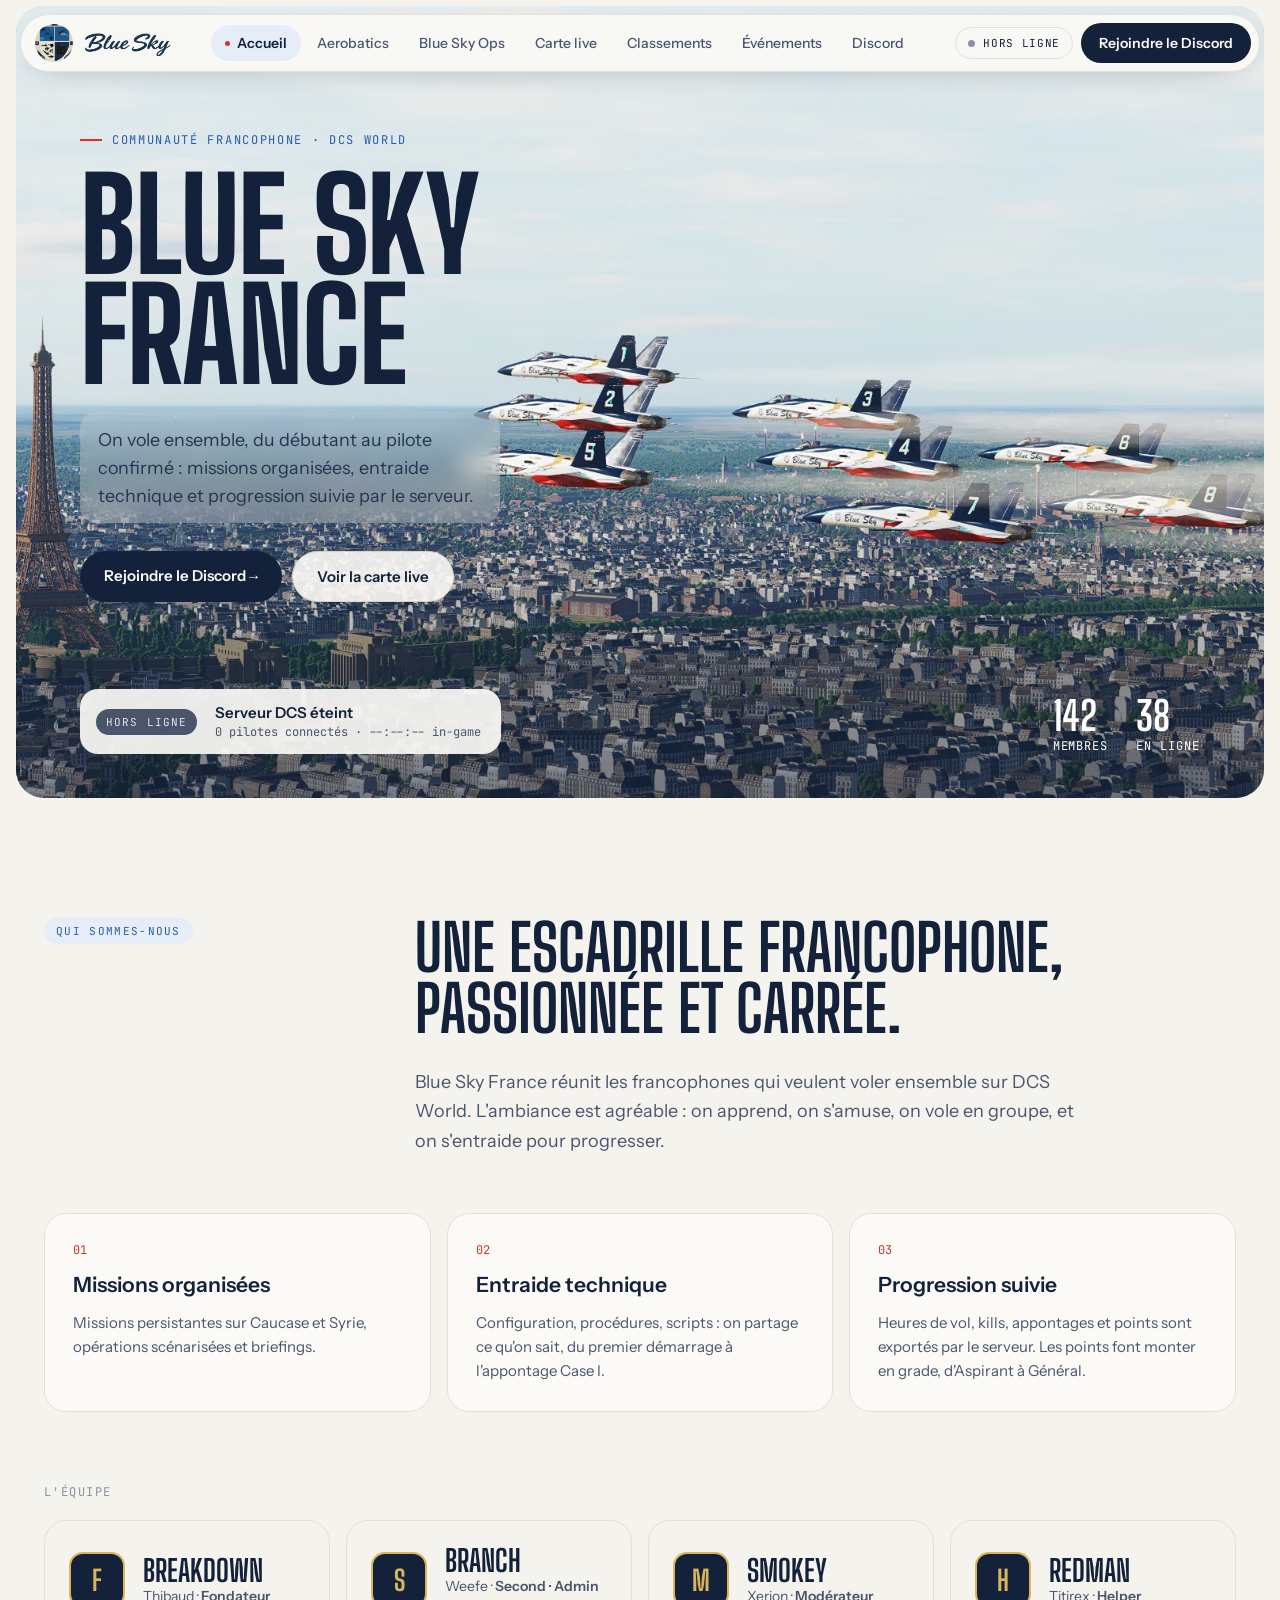
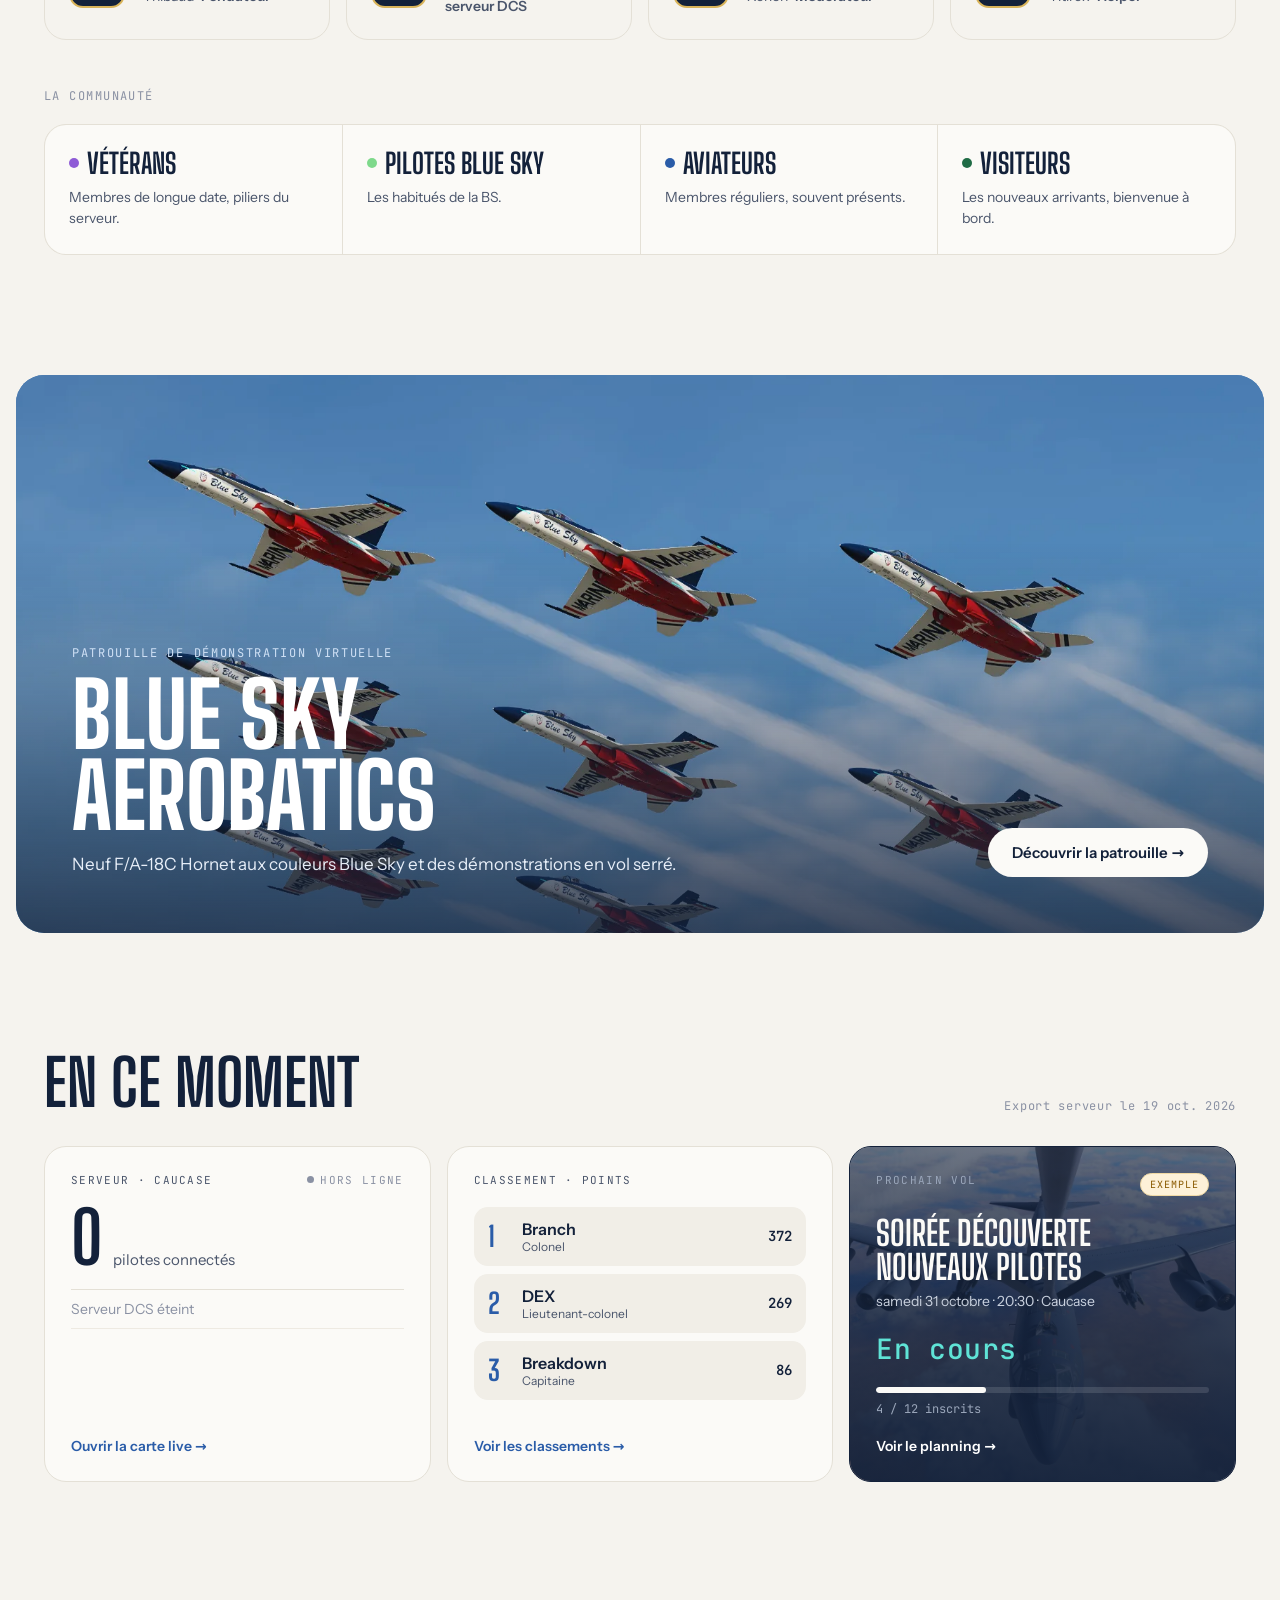
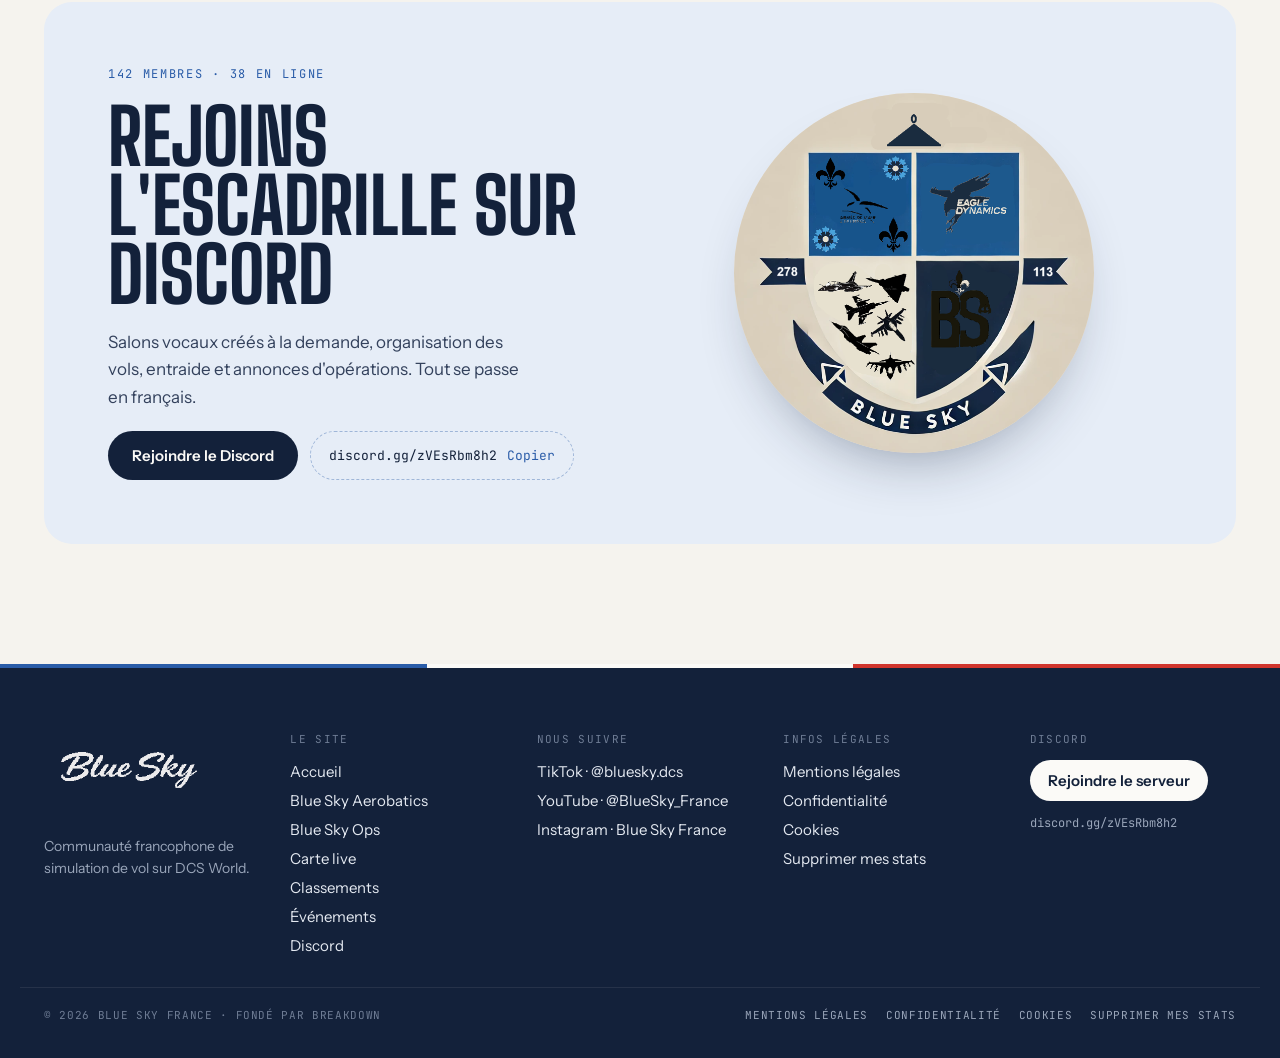
==== web/index.html @ 76cda9f5 "Corrections : carte mode Blue Sky, barre de navigation, distances de kill au tir Co-Authored-By: Cla" ====
<!DOCTYPE html>
<html lang="fr">
<head>
<meta charset="utf-8">
<meta name="viewport" content="width=device-width, initial-scale=1">
<title>Blue Sky France DCS · Communauté DCS World francophone</title>
<meta name="description" content="Blue Sky France DCS, communauté francophone de simulation de vol sur DCS World : missions organisées, entraide, classements et patrouille Blue Sky Aerobatics.">
<link rel="canonical" href="https://thibaero278.github.io/blue-sky-france/">
<meta property="og:type" content="website">
<meta property="og:site_name" content="Blue Sky France">
<meta property="og:locale" content="fr_FR">
<meta property="og:title" content="Blue Sky France · Communauté DCS World">
<meta property="og:description" content="Blue Sky France, communauté francophone de simulation de vol sur DCS World : missions organisées, entraide, classements et patrouille Blue Sky Aerobatics.">
<meta property="og:url" content="https://thibaero278.github.io/blue-sky-france/">
<meta property="og:image" content="https://thibaero278.github.io/blue-sky-france/assets/forma-eiffel.webp">
<meta name="twitter:card" content="summary_large_image">
<script type="application/ld+json">
{"@context":"https://schema.org","@type":"Organization","name":"Blue Sky France",
"alternateName":"Blue Sky France DCS","url":"https://thibaero278.github.io/blue-sky-france/","logo":"https://thibaero278.github.io/blue-sky-france/assets/icon-512.png",
"description":"Communauté francophone de simulation de vol sur DCS World.",
"sameAs":["https://discord.gg/zVEsRbm8h2"]}
</script>
<link rel="icon" type="image/png" sizes="192x192" href="assets/icon-192.png">
<link rel="manifest" href="manifest.webmanifest">
<meta name="theme-color" content="#13213a">
<link rel="apple-touch-icon" href="assets/icon-192.png">
<link rel="stylesheet" href="assets/fonts/fonts.css">
<link rel="stylesheet" href="css/style.css?v=10">
<link rel="stylesheet" href="css/motion.css">
<script>document.documentElement.classList.add('motion');setTimeout(function(){if(!window.BSMotion)document.documentElement.classList.remove('motion')},3000)</script>
</head>
<body data-page="accueil">

<header class="hero home-hero">
  <div class="hero-frame">
    <img src="assets/forma-eiffel.webp" alt="Patrouille Blue Sky devant la tour Eiffel" style="object-position:center 42%" fetchpriority="high">
    <div class="shade"></div>
    <div class="hero-body">
      <div style="max-width:540px; display:flex; flex-direction:column; gap:22px">
        <div class="eyebrow">Communauté francophone · DCS World</div>
        <h1>Blue Sky<br>France</h1>
        <p class="glass-p">On vole ensemble, du débutant au pilote confirmé : missions organisées, entraide technique et progression suivie par le serveur.</p>
        <div style="display:flex; flex-wrap:wrap; gap:10px; margin-top:6px">
          <a class="btn" href="https://discord.gg/zVEsRbm8h2" target="_blank" rel="noopener">Rejoindre le Discord <span class="mono">→</span></a>
          <a class="btn ghost" href="carte.html">Voir la carte live</a>
        </div>
      </div>
      <div style="display:flex; flex-wrap:wrap; align-items:flex-end; justify-content:space-between; gap:16px">
        <a class="live-chip" href="carte.html">
          <span class="live-badge" id="heroBadge"><i></i>EN DIRECT</span>
          <span style="display:flex; flex-direction:column; gap:2px">
            <span style="font-weight:600; font-size:15px" id="heroMission">Foothold · Caucase</span>
            <span class="mono" style="font-size:12px; color:#4a556b"><span id="heroOnline">–</span> pilotes connectés · <span id="heroClock">--:--:--</span> in-game</span>
          </span>
        </a>
        <div class="hero-stats">
          <span><b id="heroMembers">–</b>membres</span>
          <span><b id="heroDcOnline">–</b>en ligne</span>
        </div>
      </div>
    </div>
  </div>
</header>

<section class="wrap section" style="display:flex; flex-wrap:wrap; gap:24px 64px">
  <div style="flex:1 1 220px"><span class="tag">Qui sommes-nous</span></div>
  <div style="flex:3 1 560px; display:flex; flex-direction:column; gap:28px; min-width:0">
    <h2 class="h2">Une escadrille francophone, passionnée et carrée.</h2>
    <p class="lead" style="max-width:680px; font-size:18px; line-height:1.65">Blue Sky France réunit les francophones qui veulent voler ensemble sur DCS World. L'ambiance est agréable : on apprend, on s'amuse, on vole en groupe, et on s'entraide pour progresser.</p>
  </div>
</section>

<section class="wrap grid-auto" style="padding-top:56px">
  <div class="card feature"><span class="num">01</span><h3>Missions organisées</h3><p>Missions persistantes sur Caucase et Syrie, opérations scénarisées et briefings.</p></div>
  <div class="card feature"><span class="num">02</span><h3>Entraide technique</h3><p>Configuration, procédures, scripts : on partage ce qu'on sait, du premier démarrage à l'appontage Case I.</p></div>
  <div class="card feature"><span class="num">03</span><h3>Progression suivie</h3><p>Heures de vol, kills, appontages et points sont exportés par le serveur. Les points font monter en grade, d'Aspirant à Général.</p></div>
</section>

<section class="wrap" style="padding-top:72px; display:flex; flex-direction:column; gap:20px">
  <div class="label" style="font-size:12px">L'équipe</div>
  <div class="grid-auto" style="--min:200px" id="staff"></div>
  <div class="label" style="font-size:12px; margin-top:28px">La communauté</div>
  <div class="tiers">
    <div><b><i style="background:#8e5bd6"></i>Vétérans</b><span>Membres de longue date, piliers du serveur.</span></div>
    <div><b><i style="background:#7ed98b"></i>Pilotes Blue Sky</b><span>Les habitués de la BS.</span></div>
    <div><b><i style="background:#2a5ca8"></i>Aviateurs</b><span>Membres réguliers, souvent présents.</span></div>
    <div><b><i style="background:#1f6b45"></i>Visiteurs</b><span>Les nouveaux arrivants, bienvenue à bord.</span></div>
  </div>
</section>

<section class="section" style="padding-left:16px; padding-right:16px">
  <a class="teaser" href="aerobatics.html">
    <img src="assets/forma-dessous.webp" alt="Blue Sky Aerobatics en formation" loading="lazy">
    <div class="shade"></div>
    <div class="teaser-body">
      <div style="display:flex; flex-direction:column; gap:14px; max-width:620px">
        <span class="mono" style="font-size:12px; letter-spacing:.14em; text-transform:uppercase; color:#cfe0f5">Patrouille de démonstration virtuelle</span>
        <span class="display" style="font-weight:800; font-size:clamp(48px, 7vw, 96px); line-height:.9">Blue Sky Aerobatics</span>
        <span style="font-size:17px; line-height:1.55; color:#e7eef8">Neuf F/A-18C Hornet aux couleurs Blue Sky et des démonstrations en vol serré.</span>
      </div>
      <span class="btn light">Découvrir la patrouille →</span>
    </div>
  </a>
</section>

<section class="wrap section" style="display:flex; flex-direction:column; gap:32px">
  <div class="sec-head">
    <h2 class="h2">En ce moment</h2>
    <span class="mono" style="font-size:12px; color:#8a91a3; letter-spacing:.06em" id="lastExport">Export serveur …</span>
  </div>
  <div class="grid-auto" style="--min:320px">
    <a class="card now-card" href="carte.html">
      <div style="display:flex; justify-content:space-between; align-items:center" class="label">
        <span style="color:#4a556b">Serveur · Caucase</span>
        <span style="display:flex; align-items:center; gap:6px; color:#0b7d75" id="srvState"><span class="dot"></span>En ligne</span>
      </div>
      <div style="display:flex; align-items:baseline; gap:10px">
        <span class="big-num" id="nowOnline">–</span><span style="font-size:15px; color:#4a556b">pilotes connectés</span>
      </div>
      <div class="rows" id="nowList"></div>
      <span class="more">Ouvrir la carte live →</span>
    </a>
    <a class="card now-card" href="classements.html">
      <div class="label" style="color:#4a556b; display:flex; justify-content:space-between; gap:8px"><span>Classement · points</span><span id="top3Demo"></span></div>
      <div style="display:flex; flex-direction:column; gap:8px" id="top3"></div>
      <span class="more">Voir les classements →</span>
    </a>
    <a class="card now-card dark photo-card" href="evenements.html">
      <img class="bg" id="nextBg" src="assets/ravito-b52.webp" alt="" loading="lazy" onerror="if (!this.src.endsWith('ravito-b52.webp')) this.src = 'assets/ravito-b52.webp'">
      <div class="label" style="color:#9aa6ba; display:flex; justify-content:space-between; gap:8px"><span>Prochain vol</span><span id="nextDemo"></span></div>
      <div style="display:flex; flex-direction:column; gap:8px">
        <span class="display" style="font-weight:700; font-size:34px; line-height:1" id="nextTitle">–</span>
        <span style="font-size:14px; color:#c9d1de" id="nextWhen"></span>
      </div>
      <div class="countdown" id="nextCount">--:--:--</div>
      <div style="display:flex; flex-direction:column; gap:8px">
        <div class="bar dark"><div id="nextFill" style="width:0"></div></div>
        <span class="mono" style="font-size:12px; color:#9aa6ba" id="nextReg"></span>
      </div>
      <span class="more">Voir le planning →</span>
    </a>
  </div>
</section>

<section class="wrap section">
  <div class="cta-box">
    <div style="display:flex; flex-direction:column; gap:20px; position:relative">
      <span class="mono" style="font-size:12px; letter-spacing:.14em; text-transform:uppercase; color:#2a5ca8"><span id="ctaMembers">–</span> membres · <span id="ctaOnline">–</span> en ligne</span>
      <h2>Rejoins l'escadrille sur Discord</h2>
      <p class="lead" style="max-width:460px; color:#33415c">Salons vocaux créés à la demande, organisation des vols, entraide et annonces d'opérations. Tout se passe en français.</p>
      <div style="display:flex; flex-wrap:wrap; align-items:center; gap:12px">
        <a class="btn" href="https://discord.gg/zVEsRbm8h2" target="_blank" rel="noopener">Rejoindre le Discord</a>
        <button class="copy" data-copy-invite>discord.gg/zVEsRbm8h2 <span>Copier</span></button>
      </div>
    </div>
    <div class="round-crest"><img src="assets/ecusson.png" alt="Écusson Blue Sky" loading="lazy"></div>
  </div>
</section>

<script src="js/config.js?v=6"></script>
<script src="data/evenements.js"></script>
<script src="js/data.js?v=10"></script>
<script src="js/layout.js?v=8"></script>
<script src="js/motion.js?v=6"></script>
<script src="js/pages/accueil.js?v=6"></script>
</body>
</html>
---- web/assets/fonts/fonts.css ----
/* Polices hébergées sur le site (licence OFL, récupérées sur Google Fonts) : aucun appel à Google. */
/* latin-ext */
@font-face {
  font-family: 'Big Shoulders Display';
  font-style: normal;
  font-weight: 600;
  font-display: swap;
  src: url(big-shoulders-display-latin-ext.woff2) format('woff2');
  unicode-range: U+0100-02BA, U+02BD-02C5, U+02C7-02CC, U+02CE-02D7, U+02DD-02FF, U+0304, U+0308, U+0329, U+1D00-1DBF, U+1E00-1E9F, U+1EF2-1EFF, U+2020, U+20A0-20AB, U+20AD-20C4, U+2113, U+2C60-2C7F, U+A720-A7FF;
}
/* latin */
@font-face {
  font-family: 'Big Shoulders Display';
  font-style: normal;
  font-weight: 600;
  font-display: swap;
  src: url(big-shoulders-display-latin.woff2) format('woff2');
  unicode-range: U+0000-00FF, U+0131, U+0152-0153, U+02BB-02BC, U+02C6, U+02DA, U+02DC, U+0304, U+0308, U+0329, U+2000-206F, U+20AC, U+2122, U+2191, U+2193, U+2212, U+2215, U+FEFF, U+FFFD;
}
/* latin-ext */
@font-face {
  font-family: 'Big Shoulders Display';
  font-style: normal;
  font-weight: 700;
  font-display: swap;
  src: url(big-shoulders-display-latin-ext.woff2) format('woff2');
  unicode-range: U+0100-02BA, U+02BD-02C5, U+02C7-02CC, U+02CE-02D7, U+02DD-02FF, U+0304, U+0308, U+0329, U+1D00-1DBF, U+1E00-1E9F, U+1EF2-1EFF, U+2020, U+20A0-20AB, U+20AD-20C4, U+2113, U+2C60-2C7F, U+A720-A7FF;
}
/* latin */
@font-face {
  font-family: 'Big Shoulders Display';
  font-style: normal;
  font-weight: 700;
  font-display: swap;
  src: url(big-shoulders-display-latin.woff2) format('woff2');
  unicode-range: U+0000-00FF, U+0131, U+0152-0153, U+02BB-02BC, U+02C6, U+02DA, U+02DC, U+0304, U+0308, U+0329, U+2000-206F, U+20AC, U+2122, U+2191, U+2193, U+2212, U+2215, U+FEFF, U+FFFD;
}
/* latin-ext */
@font-face {
  font-family: 'Big Shoulders Display';
  font-style: normal;
  font-weight: 800;
  font-display: swap;
  src: url(big-shoulders-display-latin-ext.woff2) format('woff2');
  unicode-range: U+0100-02BA, U+02BD-02C5, U+02C7-02CC, U+02CE-02D7, U+02DD-02FF, U+0304, U+0308, U+0329, U+1D00-1DBF, U+1E00-1E9F, U+1EF2-1EFF, U+2020, U+20A0-20AB, U+20AD-20C4, U+2113, U+2C60-2C7F, U+A720-A7FF;
}
/* latin */
@font-face {
  font-family: 'Big Shoulders Display';
  font-style: normal;
  font-weight: 800;
  font-display: swap;
  src: url(big-shoulders-display-latin.woff2) format('woff2');
  unicode-range: U+0000-00FF, U+0131, U+0152-0153, U+02BB-02BC, U+02C6, U+02DA, U+02DC, U+0304, U+0308, U+0329, U+2000-206F, U+20AC, U+2122, U+2191, U+2193, U+2212, U+2215, U+FEFF, U+FFFD;
}
/* latin-ext */
@font-face {
  font-family: 'Instrument Sans';
  font-style: normal;
  font-weight: 400;
  font-stretch: 100%;
  font-display: swap;
  src: url(instrument-sans-latin-ext.woff2) format('woff2');
  unicode-range: U+0100-02BA, U+02BD-02C5, U+02C7-02CC, U+02CE-02D7, U+02DD-02FF, U+0304, U+0308, U+0329, U+1D00-1DBF, U+1E00-1E9F, U+1EF2-1EFF, U+2020, U+20A0-20AB, U+20AD-20C4, U+2113, U+2C60-2C7F, U+A720-A7FF;
}
/* latin */
@font-face {
  font-family: 'Instrument Sans';
  font-style: normal;
  font-weight: 400;
  font-stretch: 100%;
  font-display: swap;
  src: url(instrument-sans-latin.woff2) format('woff2');
  unicode-range: U+0000-00FF, U+0131, U+0152-0153, U+02BB-02BC, U+02C6, U+02DA, U+02DC, U+0304, U+0308, U+0329, U+2000-206F, U+20AC, U+2122, U+2191, U+2193, U+2212, U+2215, U+FEFF, U+FFFD;
}
/* latin-ext */
@font-face {
  font-family: 'Instrument Sans';
  font-style: normal;
  font-weight: 500;
  font-stretch: 100%;
  font-display: swap;
  src: url(instrument-sans-latin-ext.woff2) format('woff2');
  unicode-range: U+0100-02BA, U+02BD-02C5, U+02C7-02CC, U+02CE-02D7, U+02DD-02FF, U+0304, U+0308, U+0329, U+1D00-1DBF, U+1E00-1E9F, U+1EF2-1EFF, U+2020, U+20A0-20AB, U+20AD-20C4, U+2113, U+2C60-2C7F, U+A720-A7FF;
}
/* latin */
@font-face {
  font-family: 'Instrument Sans';
  font-style: normal;
  font-weight: 500;
  font-stretch: 100%;
  font-display: swap;
  src: url(instrument-sans-latin.woff2) format('woff2');
  unicode-range: U+0000-00FF, U+0131, U+0152-0153, U+02BB-02BC, U+02C6, U+02DA, U+02DC, U+0304, U+0308, U+0329, U+2000-206F, U+20AC, U+2122, U+2191, U+2193, U+2212, U+2215, U+FEFF, U+FFFD;
}
/* latin-ext */
@font-face {
  font-family: 'Instrument Sans';
  font-style: normal;
  font-weight: 600;
  font-stretch: 100%;
  font-display: swap;
  src: url(instrument-sans-latin-ext.woff2) format('woff2');
  unicode-range: U+0100-02BA, U+02BD-02C5, U+02C7-02CC, U+02CE-02D7, U+02DD-02FF, U+0304, U+0308, U+0329, U+1D00-1DBF, U+1E00-1E9F, U+1EF2-1EFF, U+2020, U+20A0-20AB, U+20AD-20C4, U+2113, U+2C60-2C7F, U+A720-A7FF;
}
/* latin */
@font-face {
  font-family: 'Instrument Sans';
  font-style: normal;
  font-weight: 600;
  font-stretch: 100%;
  font-display: swap;
  src: url(instrument-sans-latin.woff2) format('woff2');
  unicode-range: U+0000-00FF, U+0131, U+0152-0153, U+02BB-02BC, U+02C6, U+02DA, U+02DC, U+0304, U+0308, U+0329, U+2000-206F, U+20AC, U+2122, U+2191, U+2193, U+2212, U+2215, U+FEFF, U+FFFD;
}
/* latin-ext */
@font-face {
  font-family: 'Instrument Sans';
  font-style: normal;
  font-weight: 700;
  font-stretch: 100%;
  font-display: swap;
  src: url(instrument-sans-latin-ext.woff2) format('woff2');
  unicode-range: U+0100-02BA, U+02BD-02C5, U+02C7-02CC, U+02CE-02D7, U+02DD-02FF, U+0304, U+0308, U+0329, U+1D00-1DBF, U+1E00-1E9F, U+1EF2-1EFF, U+2020, U+20A0-20AB, U+20AD-20C4, U+2113, U+2C60-2C7F, U+A720-A7FF;
}
/* latin */
@font-face {
  font-family: 'Instrument Sans';
  font-style: normal;
  font-weight: 700;
  font-stretch: 100%;
  font-display: swap;
  src: url(instrument-sans-latin.woff2) format('woff2');
  unicode-range: U+0000-00FF, U+0131, U+0152-0153, U+02BB-02BC, U+02C6, U+02DA, U+02DC, U+0304, U+0308, U+0329, U+2000-206F, U+20AC, U+2122, U+2191, U+2193, U+2212, U+2215, U+FEFF, U+FFFD;
}
/* latin-ext */
@font-face {
  font-family: 'JetBrains Mono';
  font-style: normal;
  font-weight: 400;
  font-display: swap;
  src: url(jetbrains-mono-latin-ext.woff2) format('woff2');
  unicode-range: U+0100-02BA, U+02BD-02C5, U+02C7-02CC, U+02CE-02D7, U+02DD-02FF, U+0304, U+0308, U+0329, U+1D00-1DBF, U+1E00-1E9F, U+1EF2-1EFF, U+2020, U+20A0-20AB, U+20AD-20C4, U+2113, U+2C60-2C7F, U+A720-A7FF;
}
/* latin */
@font-face {
  font-family: 'JetBrains Mono';
  font-style: normal;
  font-weight: 400;
  font-display: swap;
  src: url(jetbrains-mono-latin.woff2) format('woff2');
  unicode-range: U+0000-00FF, U+0131, U+0152-0153, U+02BB-02BC, U+02C6, U+02DA, U+02DC, U+0304, U+0308, U+0329, U+2000-206F, U+20AC, U+2122, U+2191, U+2193, U+2212, U+2215, U+FEFF, U+FFFD;
}
/* latin-ext */
@font-face {
  font-family: 'JetBrains Mono';
  font-style: normal;
  font-weight: 500;
  font-display: swap;
  src: url(jetbrains-mono-latin-ext.woff2) format('woff2');
  unicode-range: U+0100-02BA, U+02BD-02C5, U+02C7-02CC, U+02CE-02D7, U+02DD-02FF, U+0304, U+0308, U+0329, U+1D00-1DBF, U+1E00-1E9F, U+1EF2-1EFF, U+2020, U+20A0-20AB, U+20AD-20C4, U+2113, U+2C60-2C7F, U+A720-A7FF;
}
/* latin */
@font-face {
  font-family: 'JetBrains Mono';
  font-style: normal;
  font-weight: 500;
  font-display: swap;
  src: url(jetbrains-mono-latin.woff2) format('woff2');
  unicode-range: U+0000-00FF, U+0131, U+0152-0153, U+02BB-02BC, U+02C6, U+02DA, U+02DC, U+0304, U+0308, U+0329, U+2000-206F, U+20AC, U+2122, U+2191, U+2193, U+2212, U+2215, U+FEFF, U+FFFD;
}
/* latin-ext */
@font-face {
  font-family: 'JetBrains Mono';
  font-style: normal;
  font-weight: 600;
  font-display: swap;
  src: url(jetbrains-mono-latin-ext.woff2) format('woff2');
  unicode-range: U+0100-02BA, U+02BD-02C5, U+02C7-02CC, U+02CE-02D7, U+02DD-02FF, U+0304, U+0308, U+0329, U+1D00-1DBF, U+1E00-1E9F, U+1EF2-1EFF, U+2020, U+20A0-20AB, U+20AD-20C4, U+2113, U+2C60-2C7F, U+A720-A7FF;
}
/* latin */
@font-face {
  font-family: 'JetBrains Mono';
  font-style: normal;
  font-weight: 600;
  font-display: swap;
  src: url(jetbrains-mono-latin.woff2) format('woff2');
  unicode-range: U+0000-00FF, U+0131, U+0152-0153, U+02BB-02BC, U+02C6, U+02DA, U+02DC, U+0304, U+0308, U+0329, U+2000-206F, U+20AC, U+2122, U+2191, U+2193, U+2212, U+2215, U+FEFF, U+FFFD;
}
---- web/css/style.css ----
/* Blue Sky France — feuille de style commune */
:root {
  --bg: #f5f3ee; --card: #fbfaf7; --line: #e4e0d6; --line2: #eeeae2; --sand: #ebe7de; --sand2: #f1eee7;
  --ink: #13213a; --ink2: #4a556b; --ink3: #33415c; --mute: #8a91a3;
  --blue: #2a5ca8; --blue-soft: #e6edf7; --blue-pale: #9fb6d8; --blue-bar: #c9d6ea;
  --red: #d0342c; --teal: #13a89e; --teal-txt: #0b7d75; --hud: #5fe3d6; --gold: #d9b45a;
  --navy2: #1b2d4f;
  --f-display: 'Big Shoulders Display', sans-serif;
  --f-text: 'Instrument Sans', system-ui, sans-serif;
  --f-mono: 'JetBrains Mono', monospace;
}
* { box-sizing: border-box; }
html { scroll-behavior: smooth; }
body { margin: 0; background: var(--bg); color: var(--ink); font-family: var(--f-text); -webkit-font-smoothing: antialiased; }
a { color: var(--blue); } a:hover { color: var(--ink); }
img { display: block; max-width: 100%; }
button { font-family: var(--f-text); }
[hidden] { display: none !important; }

/* ---------- utilitaires ---------- */
.mono { font-family: var(--f-mono); }
.display { font-family: var(--f-display); text-transform: uppercase; }
.wrap { max-width: 1240px; margin: 0 auto; padding-left: 24px; padding-right: 24px; }
.section { padding-top: 120px; }
.label { font-family: var(--f-mono); font-size: 11px; letter-spacing: .12em; text-transform: uppercase; color: var(--mute); }
.eyebrow { display: flex; align-items: center; gap: 10px; font-family: var(--f-mono); font-size: 12px; letter-spacing: .14em; text-transform: uppercase; color: var(--blue); }
.eyebrow::before { content: ''; width: 22px; height: 2px; background: var(--red); flex: none; }
.eyebrow.light { color: #e3ecf9; } .eyebrow.light::before { background: #fff; }
.tag { display: inline-block; padding: 6px 12px; border-radius: 999px; background: var(--blue-soft); color: var(--blue); font-family: var(--f-mono); font-size: 11px; letter-spacing: .12em; text-transform: uppercase; }
.h1 { margin: 0; font-family: var(--f-display); font-weight: 800; font-size: clamp(60px, 9vw, 120px); line-height: .86; text-transform: uppercase; }
.h2 { margin: 0; font-family: var(--f-display); font-weight: 700; font-size: clamp(40px, 5vw, 64px); line-height: .95; text-transform: uppercase; text-wrap: balance; }
.lead { margin: 0; font-size: 17px; line-height: 1.6; color: var(--ink2); text-wrap: pretty; }
.sec-head { display: flex; flex-wrap: wrap; justify-content: space-between; align-items: flex-end; gap: 16px; }
.dot { width: 7px; height: 7px; border-radius: 50%; background: var(--teal); box-shadow: 0 0 0 3px rgba(19,168,158,.18); flex: none; display: inline-block; }
.dot.off { background: var(--mute); box-shadow: none; }
.demo-badge { display: inline-flex; align-items: center; gap: 6px; padding: 4px 9px; border-radius: 999px; background: #fdf1d8; color: #8a5a00; border: 1px solid #f0d9a4; font-family: var(--f-mono); font-size: 10px; letter-spacing: .1em; text-transform: uppercase; white-space: nowrap; }

.card { border-radius: 22px; background: var(--card); border: 1px solid var(--line); }
.grid-auto { display: grid; gap: 16px; grid-template-columns: repeat(auto-fit, minmax(min(100%, var(--min, 260px)), 1fr)); }

/* ---------- boutons ---------- */
.btn { display: inline-block; padding: 15px 24px; border-radius: 999px; background: var(--ink); color: #fbfaf7; font-weight: 600; font-size: 15px; text-decoration: none; white-space: nowrap; border: none; cursor: pointer; transition: background .15s, color .15s; }
.btn:hover { background: var(--blue); color: #fff; }
.btn.sm { padding: 11px 18px; font-size: 14px; }
.btn.light { background: #fbfaf7; color: var(--ink); }
.btn.light:hover { background: #fff; color: var(--blue); }
.btn.ghost { background: rgba(251,250,247,.9); border: 1px solid #d8d3c7; color: var(--ink); }
.btn.ghost:hover { background: #fff; border-color: var(--ink); }
.btn.outline { background: transparent; border: 1px solid var(--ink); color: var(--ink); padding: 12px 18px; font-size: 14px; }
.btn.outline:hover { background: var(--ink); color: #fbfaf7; }
.btn.muted { background: var(--sand); color: var(--ink2); padding: 12px 18px; font-size: 14px; cursor: default; }
.copy { display: inline-flex; align-items: center; gap: 10px; padding: 15px 18px; border-radius: 999px; border: 1px dashed var(--blue-pale); background: transparent; color: var(--ink); font-family: var(--f-mono); font-size: 13px; cursor: pointer; }
.copy:hover { border-style: solid; border-color: var(--blue); }
.copy span { color: var(--blue); }

.seg { display: flex; flex-wrap: wrap; gap: 4px; padding: 4px; border-radius: 999px; background: var(--sand); }
.seg button { padding: 10px 18px; border-radius: 999px; border: none; background: transparent; color: var(--ink2); font-size: 14px; font-weight: 600; cursor: pointer; }
.seg button:hover { color: var(--ink); }
.seg button.on { background: var(--ink); color: #fbfaf7; }
.seg.mono-seg button { font-family: var(--f-mono); font-size: 12px; font-weight: 400; padding: 8px 16px; }

/* ---------- navigation ---------- */
.navwrap { position: sticky; top: 0; z-index: 1000; padding: 14px 16px 0; }
.nav { position: relative; max-width: 1240px; margin: 0 auto; display: flex; align-items: center; justify-content: space-between; gap: 12px 20px; padding: 8px 8px 8px 14px; background: rgba(251,250,247,.9); backdrop-filter: blur(14px); -webkit-backdrop-filter: blur(14px); border: 1px solid var(--line); border-radius: 999px; box-shadow: 0 10px 30px -18px rgba(19,33,58,.35); }
.brand { display: flex; align-items: center; gap: 10px; text-decoration: none; flex: none; }
.crest { width: 38px; height: 38px; border-radius: 50%; overflow: hidden; background: #ece6da; display: flex; align-items: center; justify-content: center; flex: none; }
.crest img { width: 150%; height: 150%; max-width: none; object-fit: cover; }
.brand .script { height: 26px; width: auto; mix-blend-mode: multiply; }
.links { display: flex; align-items: center; gap: 2px; }
.links a { display: flex; align-items: center; gap: 7px; padding: 9px 14px; border-radius: 999px; color: var(--ink2); font-size: 14px; font-weight: 500; text-decoration: none; white-space: nowrap; }
.links a:hover { color: var(--ink); background: #efece5; }
.links a.on { background: var(--blue-soft); color: var(--ink); font-weight: 600; }
.links a.on::before { content: ''; width: 5px; height: 5px; border-radius: 50%; background: var(--red); }
.navright { display: flex; align-items: center; gap: 8px; flex: none; }
.pill { display: flex; align-items: center; gap: 8px; padding: 8px 12px; border-radius: 999px; border: 1px solid var(--line); font-family: var(--f-mono); font-size: 11px; letter-spacing: .06em; color: var(--ink); text-decoration: none; text-transform: uppercase; white-space: nowrap; }
.pill:hover { border-color: var(--teal); color: var(--ink); }
.menubtn { display: none; width: 42px; height: 42px; border-radius: 50%; border: 1px solid var(--line); background: #fbfaf7; color: var(--ink); font-size: 16px; cursor: pointer; align-items: center; justify-content: center; }
.cta-short { display: none; }
@media (max-width: 1279px) { .navright .pill { display: none; } }
@media (max-width: 1119px) {
  .links { display: none; position: absolute; top: calc(100% + 8px); left: 0; right: 0; flex-direction: column; align-items: stretch; padding: 8px; border-radius: 22px; background: #fbfaf7; border: 1px solid var(--line); box-shadow: 0 20px 40px -20px rgba(19,33,58,.4); }
  .links.open { display: flex; }
  .links a { justify-content: space-between; padding: 14px 16px; border-radius: 14px; font-size: 16px; font-weight: 600; color: var(--ink); }
  .links a.on { background: transparent; }
  .links a.on::before { display: none; }
  .links a.on::after { content: '●'; font-family: var(--f-mono); font-size: 12px; color: var(--red); }
  .menubtn { display: flex; }
}
@media (max-width: 479px) { .cta-long { display: none; } .cta-short { display: inline; } .brand .script { display: none; } }

/* ---------- héros (photo plein cadre) ---------- */
.hero { padding: 14px 16px 0; margin-top: -80px; }
.hero-frame { position: relative; max-width: 1400px; margin: 0 auto; border-radius: 28px; overflow: hidden; background: #cfdbe8; display: flex; }
.hero-frame > img { position: absolute; inset: 0; width: 100%; height: 100%; object-fit: cover; }
.hero-frame > .shade { position: absolute; inset: 0; }
.hero-body { position: relative; width: 100%; display: flex; flex-direction: column; justify-content: space-between; gap: 48px; }

/* ---------- accueil ---------- */
.home-hero .shade { background: linear-gradient(180deg, rgba(245,243,238,.72) 0%, rgba(245,243,238,.28) 30%, rgba(245,243,238,0) 48%, rgba(19,33,58,0) 62%, rgba(19,33,58,.55) 100%); }
.home-hero .hero-body { min-height: clamp(620px, 88vh, 900px); padding: clamp(120px, 14vh, 150px) clamp(24px, 5vw, 64px) clamp(24px, 4vw, 44px); }
.home-hero h1 { margin: 0; font-family: var(--f-display); font-weight: 800; font-size: clamp(64px, 10vw, 148px); line-height: .86; letter-spacing: -.01em; text-transform: uppercase; }
.glass-p { margin: 0; max-width: 420px; padding: 14px 18px; border-radius: 16px; background: rgba(245,243,238,.25); backdrop-filter: blur(12px); -webkit-backdrop-filter: blur(12px); font-size: clamp(16px, 1.4vw, 19px); line-height: 1.55; color: #26344f; text-wrap: pretty; }
.live-chip { display: flex; align-items: center; gap: 18px; padding: 14px 20px 14px 16px; border-radius: 18px; background: rgba(251,250,247,.92); backdrop-filter: blur(10px); text-decoration: none; color: var(--ink); }
.live-chip:hover { background: #fff; color: var(--ink); }
.live-badge { display: flex; align-items: center; gap: 8px; padding: 6px 10px; border-radius: 999px; background: var(--ink); color: var(--hud); font-family: var(--f-mono); font-size: 11px; letter-spacing: .1em; }
.live-badge i { width: 7px; height: 7px; border-radius: 50%; background: var(--hud); }
.live-badge.off { background: #4a556b; color: #dfe3ea; }
.hero-stats { display: flex; gap: 28px; color: #fff; font-family: var(--f-mono); font-size: 12px; letter-spacing: .08em; text-transform: uppercase; }
.hero-stats > span { display: flex; flex-direction: column; gap: 2px; }
.hero-stats b { font-family: var(--f-display); font-size: 40px; font-weight: 700; letter-spacing: 0; line-height: 1; }

.feature { padding: 28px; display: flex; flex-direction: column; gap: 14px; }
.feature .num { font-family: var(--f-mono); font-size: 12px; color: var(--red); }
.feature h3 { margin: 0; font-size: 21px; font-weight: 600; }
.feature p { margin: 0; font-size: 15px; line-height: 1.6; color: var(--ink2); text-wrap: pretty; }

.staff { padding: 24px; border-radius: 22px; border: 1px solid var(--line); display: flex; align-items: center; gap: 18px; }
.staff b { display: block; font-family: var(--f-display); font-weight: 700; font-size: 30px; line-height: 1; text-transform: uppercase; }
.staff small { font-size: 14px; color: var(--ink2); }
/* Pastille du rôle Discord de l'équipe (--rc = couleur du rôle) */
.role-badge { width: 56px; height: 56px; border-radius: 14px; flex: none; display: flex; align-items: center; justify-content: center;
  background: var(--ink); color: var(--rc); border: 2px solid var(--rc); font-family: var(--f-display); font-weight: 700; font-size: 28px; line-height: 1; }
.role-badge.small { font-size: 17px; letter-spacing: -.02em; }
.role-badge.emoji { font-family: var(--f-text); font-size: 26px; }
.tiers { display: grid; grid-template-columns: repeat(auto-fit, minmax(min(100%, 200px), 1fr)); gap: 1px; border-radius: 22px; border: 1px solid var(--line); background: var(--line); overflow: hidden; }
.tiers > div { padding: 24px; display: flex; flex-direction: column; gap: 10px; background: var(--card); }
.tiers b { display: flex; align-items: center; gap: 8px; font-family: var(--f-display); font-weight: 700; font-size: 28px; line-height: 1; text-transform: uppercase; }
.tiers b i { width: 10px; height: 10px; border-radius: 50%; }
.tiers span { font-size: 14px; line-height: 1.55; color: var(--ink2); }

.teaser { position: relative; display: flex; max-width: 1400px; margin: 0 auto; border-radius: 28px; overflow: hidden; text-decoration: none; color: #fff; min-height: clamp(440px, 62vh, 620px); background: #3f74b4; }
.teaser:hover { color: #fff; }
.teaser > img { position: absolute; inset: 0; width: 100%; height: 100%; object-fit: cover; object-position: center 30%; transition: transform .6s ease; }
.teaser:hover > img { transform: scale(1.02); }
.teaser .shade { position: absolute; inset: 0; background: linear-gradient(0deg, rgba(19,33,58,.78) 0%, rgba(19,33,58,.2) 45%, rgba(19,33,58,0) 70%); }
.teaser-body { position: relative; margin-top: auto; padding: clamp(24px, 5vw, 56px); display: flex; flex-wrap: wrap; align-items: flex-end; justify-content: space-between; gap: 24px; width: 100%; }

.now-card { padding: 26px; display: flex; flex-direction: column; gap: 20px; text-decoration: none; color: var(--ink); }
.now-card:hover { border-color: var(--ink); color: var(--ink); }
.now-card .more { margin-top: auto; font-weight: 600; font-size: 14px; color: var(--blue); }
.now-card.dark { background: var(--ink); color: #fbfaf7; border-color: var(--ink); }
.now-card.dark:hover { background: var(--navy2); color: #fbfaf7; }
.now-card.dark .more { color: #fff; }
/* Carte sombre avec photo DCS en fond (<img class="bg">), assombrie pour garder le texte lisible */
.photo-card { position: relative; overflow: hidden; isolation: isolate; overflow-wrap: anywhere; }
.photo-card > img.bg { position: absolute; inset: 0; z-index: -2; width: 100%; height: 100%; object-fit: cover; transition: transform .6s ease; }
.photo-card::before { content: ''; position: absolute; inset: 0; z-index: -1; background: linear-gradient(180deg, rgba(19,33,58,.6) 0%, rgba(19,33,58,.85) 55%, rgba(19,33,58,.96) 100%); }
.photo-card:hover > img.bg { transform: scale(1.04); }

/* ---------- page Événements ---------- */
.ev-hero { position: relative; min-height: clamp(420px, 62vh, 640px); display: flex; align-items: flex-end; overflow: hidden; background: #13213a; }
.ev-hero > img { position: absolute; inset: 0; width: 100%; height: 100%; object-fit: cover; object-position: 70% 40%; }
.ev-hero .shade { position: absolute; inset: 0; background: linear-gradient(90deg, rgba(19,33,58,.82) 0%, rgba(19,33,58,.35) 55%, rgba(19,33,58,0) 80%), linear-gradient(0deg, rgba(19,33,58,.7) 0%, rgba(19,33,58,0) 45%); }
.ev-hero-in { position: relative; width: 100%; padding-top: 140px; padding-bottom: 56px; display: flex; flex-direction: column; gap: 20px; }
.ev-next { flex: 3 1 480px; min-height: 340px; border-radius: 24px; background: #13213a; color: #fbfaf7; padding: clamp(22px, 3vw, 36px); display: flex; flex-direction: column; gap: 16px; }
.ev-how { flex: 2 1 320px; border-radius: 24px; padding: clamp(22px, 3vw, 32px); display: flex; flex-direction: column; gap: 18px; }
.ev-how ol { margin: 0; padding: 0; list-style: none; counter-reset: st; display: flex; flex-direction: column; gap: 16px; }
.ev-how li { counter-increment: st; display: grid; grid-template-columns: 40px 1fr; column-gap: 14px; row-gap: 2px; }
.ev-how li::before { content: counter(st); grid-row: span 2; width: 40px; height: 40px; border-radius: 12px; display: flex; align-items: center; justify-content: center; background: var(--blue-soft); color: var(--blue); font-family: var(--f-display); font-weight: 800; font-size: 22px; }
.ev-how b { font-size: 16px; } .ev-how li span { font-size: 14px; line-height: 1.5; color: var(--ink2); }
.ev-link { display: flex; flex-direction: column; gap: 10px; min-height: 200px; justify-content: flex-end; padding: clamp(22px, 3vw, 32px); border-radius: 24px; background: #13213a; color: #fbfaf7; text-decoration: none; }
.ev-link:hover { color: #fbfaf7; }
.ev-link::before { background: linear-gradient(90deg, rgba(19,33,58,.92) 0%, rgba(19,33,58,.6) 45%, rgba(19,33,58,.15) 100%); }
.ev-link .more { font-weight: 600; font-size: 14px; }
.big-num { font-family: var(--f-display); font-size: 72px; font-weight: 700; line-height: .85; }
.rows > div { display: flex; justify-content: space-between; gap: 10px; padding: 10px 0; border-bottom: 1px solid var(--line2); font-size: 14px; }
.rows { border-top: 1px solid var(--line); }
.top3 { display: flex; align-items: center; gap: 14px; padding: 12px 14px; border-radius: 14px; background: var(--sand2); }
.countdown { font-family: var(--f-mono); font-size: 28px; font-weight: 500; color: var(--hud); letter-spacing: .02em; }
.bar { height: 6px; border-radius: 3px; background: var(--sand); overflow: hidden; }
.bar > div { height: 100%; border-radius: 3px; background: var(--blue); }
.bar.dark { background: rgba(255,255,255,.12); } .bar.dark > div { background: #fbfaf7; }

.cta-box { position: relative; border-radius: 28px; background: var(--blue-soft); overflow: hidden; display: grid; grid-template-columns: repeat(auto-fit, minmax(min(100%, 340px), 1fr)); align-items: center; gap: 32px; padding: clamp(28px, 5vw, 64px); }
.cta-box h2 { margin: 0; font-family: var(--f-display); font-weight: 800; font-size: clamp(44px, 6vw, 80px); line-height: .9; text-transform: uppercase; }
.round-crest { width: min(100%, 360px); aspect-ratio: 1; border-radius: 50%; overflow: hidden; background: #ece6da; box-shadow: 0 30px 60px -30px rgba(19,33,58,.45); margin: 0 auto; }
.round-crest img { width: 100%; height: 100%; object-fit: cover; transform: scale(1.12); }

/* ---------- insignes de grade ---------- */
.ins { background: var(--ink); display: flex; flex-wrap: wrap; align-content: center; justify-content: center; flex: none; }
.ins .b { flex: 0 0 100%; border-radius: 1px; }
.ins .s { line-height: 1; }
.ins.xs { width: 30px; height: 30px; border-radius: 8px; gap: 2px; padding: 4px; } .ins.xs .b { height: 2px; } .ins.xs .s { font-size: 7px; }
.ins.md { width: 52px; height: 52px; border-radius: 12px; gap: 3px; padding: 8px; } .ins.md .b { height: 3px; } .ins.md .s { font-size: 11px; }
.ins.lg { width: 56px; height: 56px; border-radius: 14px; gap: 3px; padding: 10px; } .ins.lg .b { height: 3px; } .ins.lg .s { font-size: 11px; }
.ins.xl { width: 68px; height: 68px; border-radius: 16px; gap: 4px; padding: 12px; background: #1f3460; border: 1px solid rgba(255,255,255,.12); } .ins.xl .b { height: 4px; } .ins.xl .s { font-size: 13px; }

/* ---------- classements ---------- */
.page-head { padding-top: 72px; display: flex; flex-wrap: wrap; justify-content: space-between; align-items: flex-end; gap: 24px; }
.status-pill { display: flex; align-items: center; gap: 8px; padding: 10px 14px; border-radius: 999px; border: 1px solid var(--line); font-family: var(--f-mono); font-size: 12px; color: var(--ink2); }
.kpi { padding: 22px 24px; border-radius: 20px; display: flex; flex-direction: column; gap: 10px; }
.kpi b { font-family: var(--f-display); font-weight: 700; font-size: 52px; line-height: .9; }
.kpi small { font-size: 13px; color: var(--ink2); }
.search { display: flex; align-items: center; gap: 10px; padding: 0 16px; height: 46px; border-radius: 999px; border: 1px solid #d8d3c7; background: var(--card); min-width: min(100%, 280px); }
.search input { border: none; outline: none; background: transparent; font-family: var(--f-text); font-size: 15px; color: var(--ink); width: 100%; }
.podium { text-align: left; padding: 24px; border-radius: 22px; border: 1px solid var(--line); background: var(--card); color: var(--ink); display: flex; align-items: center; gap: 18px; cursor: pointer; transition: transform .15s; }
.podium:hover { transform: translateY(-2px); }
.podium.first { background: var(--ink); color: #fbfaf7; border-color: var(--ink); }
.podium .rk { font-family: var(--f-display); font-weight: 800; font-size: 72px; line-height: .8; }
.podium .cs { font-family: var(--f-display); font-weight: 700; font-size: 32px; line-height: 1; text-transform: uppercase; overflow: hidden; text-overflow: ellipsis; }
.table { border-radius: 22px; border: 1px solid var(--line); background: var(--card); overflow-x: auto; }
.table .inner { min-width: 900px; }
.tr { display: grid; grid-template-columns: 56px minmax(180px, 2fr) minmax(180px, 1.8fr) repeat(8, minmax(76px, 1fr)); align-items: center; padding: 12px 20px; border-bottom: 1px solid var(--line2); font-size: 15px; }
.tr.th { padding: 14px 20px; border-bottom-color: var(--line); font-family: var(--f-mono); font-size: 11px; letter-spacing: .1em; text-transform: uppercase; color: var(--mute); }
.tr.th button { text-align: right; border: none; background: none; padding: 0; font: inherit; letter-spacing: inherit; text-transform: inherit; color: inherit; cursor: pointer; }
.tr.th button.on { color: var(--ink); }
.tr.row { cursor: pointer; }
.tr.row:hover { background: var(--sand2); }
.tr .n { text-align: right; font-family: var(--f-mono); font-size: 14px; color: var(--ink2); }
.tr .n.on { color: var(--ink); font-weight: 700; }
.tr .rank { font-family: var(--f-display); font-weight: 700; font-size: 24px; color: var(--blue); }
.tr .who { display: flex; flex-direction: column; min-width: 0; }
.tr .who b { font-weight: 600; overflow: hidden; text-overflow: ellipsis; white-space: nowrap; }
.tr .who small { font-size: 12px; color: var(--mute); }
.tr .gr { display: flex; align-items: center; gap: 10px; min-width: 0; font-size: 14px; color: var(--ink3); }
.tr .gr span { white-space: nowrap; overflow: hidden; text-overflow: ellipsis; }
.empty { padding: 40px 20px; text-align: center; color: var(--mute); font-size: 15px; }
.grade-card { display: flex; align-items: center; gap: 16px; padding: 16px 18px; border-radius: 18px; }
.grade-card b { display: block; font-weight: 600; font-size: 15px; line-height: 1.25; }
.grade-card .cnt { font-family: var(--f-display); font-weight: 700; font-size: 26px; color: var(--blue); }
.changelog > div { display: grid; grid-template-columns: 110px 90px 1fr; gap: 16px; padding: 14px 0; border-top: 1px solid var(--line); font-size: 14px; }
@media (max-width: 600px) { .changelog > div { grid-template-columns: 1fr; gap: 4px; } }

.overlay { position: fixed; inset: 0; z-index: 2000; background: rgba(19,33,58,.35); backdrop-filter: blur(2px); }
.drawer { position: fixed; top: 0; right: 0; bottom: 0; z-index: 2001; width: min(520px, 100%); background: var(--bg); overflow-y: auto; box-shadow: -30px 0 60px -30px rgba(19,33,58,.4); display: flex; flex-direction: column; animation: slide .25s ease; }
@keyframes slide { from { transform: translateX(40px); opacity: 0; } }
.drawer-head { background: var(--ink); color: #fbfaf7; padding: 28px 28px 30px; display: flex; flex-direction: column; gap: 22px; }
.drawer-head .cs { font-family: var(--f-display); font-weight: 800; font-size: 52px; line-height: .85; text-transform: uppercase; word-break: break-word; }
.xbtn { width: 40px; height: 40px; border-radius: 50%; border: 1px solid rgba(255,255,255,.2); background: transparent; color: #fff; font-size: 16px; cursor: pointer; }
.xbtn:hover { background: rgba(255,255,255,.1); }
.stat-grid { display: grid; grid-template-columns: repeat(3, minmax(0, 1fr)); gap: 8px; }
.stat-grid > div { padding: 14px; border-radius: 14px; background: var(--card); border: 1px solid var(--line); display: flex; flex-direction: column; gap: 6px; }
.stat-grid .label { font-size: 10px; letter-spacing: .1em; }
.stat-grid b { font-family: var(--f-display); font-weight: 700; font-size: 30px; line-height: 1; }

/* ---------- aerobatics ---------- */
.aero-hero .hero-frame { background: #3a6cc8; }
.aero-hero .hero-frame > img { object-position: 70% 50%; }
.aero-hero .shade { background: linear-gradient(90deg, rgba(30,70,150,.55) 0%, rgba(30,70,150,0) 55%); }
.aero-hero .hero-body { min-height: clamp(560px, 80vh, 820px); padding: clamp(130px, 16vh, 170px) clamp(24px, 5vw, 64px) clamp(24px, 4vw, 44px); color: #fff; }
.aero-hero h1 { margin: 0; font-family: var(--f-display); font-weight: 800; font-size: clamp(60px, 9.5vw, 140px); line-height: .86; text-transform: uppercase; }
.glass-chip { padding: 14px 20px; border-radius: 16px; background: rgba(255,255,255,.14); backdrop-filter: blur(10px); -webkit-backdrop-filter: blur(10px); border: 1px solid rgba(255,255,255,.25); display: flex; flex-direction: column; gap: 4px; }
.glass-chip span { font-family: var(--f-mono); font-size: 10px; letter-spacing: .14em; text-transform: uppercase; color: #dbe6f6; }
.glass-chip b { font-weight: 600; font-size: 16px; }
.livery-photo { flex: 2 1 520px; position: relative; border-radius: 24px; overflow: hidden; aspect-ratio: 16/10; background: #d9e2ee; min-width: 0; }
.livery-photo > img { width: 100%; height: 100%; object-fit: cover; }
.thumbs { position: absolute; left: 16px; bottom: 16px; display: flex; gap: 8px; }
.thumbs button { width: 92px; aspect-ratio: 16/10; padding: 0; border-radius: 10px; overflow: hidden; border: 2px solid rgba(255,255,255,.85); cursor: pointer; background: #ccc; transition: transform .15s; }
.thumbs button:hover { border-color: #fff; transform: translateY(-2px); }
.thumbs img { width: 100%; height: 100%; object-fit: cover; }
.swatch { display: flex; align-items: center; gap: 12px; font-size: 14px; }
.swatch i { width: 28px; height: 28px; border-radius: 50%; border: 1px solid rgba(19,33,58,.15); flex: none; }
.filters { display: flex; flex-wrap: wrap; gap: 6px; }
.filters button { padding: 9px 16px; border-radius: 999px; border: 1px solid #d8d3c7; background: transparent; color: var(--ink); font-size: 14px; font-weight: 500; cursor: pointer; }
.filters button:hover { border-color: var(--ink); }
.filters button.on { background: var(--ink); border-color: var(--ink); color: #fbfaf7; }
.filters button small { opacity: .55; font-family: var(--f-mono); font-size: 12px; }
.gallery { display: grid; grid-template-columns: repeat(auto-fill, minmax(min(100%, 280px), 1fr)); gap: 12px; }
.gallery button { position: relative; padding: 0; border: none; border-radius: 18px; overflow: hidden; aspect-ratio: 16/10; cursor: zoom-in; background: #dcd8cf; }
.gallery button:hover { filter: brightness(1.05); }
.gallery img { width: 100%; height: 100%; object-fit: cover; }
.gallery span { position: absolute; left: 10px; bottom: 10px; padding: 5px 10px; border-radius: 999px; background: rgba(251,250,247,.9); color: var(--ink); font-family: var(--f-mono); font-size: 10px; letter-spacing: .1em; text-transform: uppercase; }
.lightbox { position: fixed; inset: 0; z-index: 2000; background: rgba(12,20,36,.92); display: flex; flex-direction: column; align-items: center; justify-content: center; gap: 16px; padding: 24px; }
.lightbox img { max-width: min(1400px, 100%); max-height: 80vh; border-radius: 16px; object-fit: contain; }
.lightbox .ctl { display: flex; align-items: center; gap: 16px; color: #e4e9f1; font-family: var(--f-mono); font-size: 12px; letter-spacing: .06em; text-align: center; }
.lightbox .ctl button, .lightbox .close { width: 44px; height: 44px; border-radius: 50%; border: 1px solid rgba(255,255,255,.3); background: transparent; color: #fff; font-size: 18px; cursor: pointer; flex: none; }
.lightbox .ctl button:hover { background: rgba(255,255,255,.12); }
.lightbox .close { position: absolute; top: 20px; right: 20px; border: none; background: rgba(255,255,255,.12); }
.recruit { border-radius: 28px; background: var(--ink); color: #fbfaf7; padding: clamp(28px, 5vw, 64px); display: grid; grid-template-columns: repeat(auto-fit, minmax(min(100%, 320px), 1fr)); gap: 48px; }
.step { display: grid; grid-template-columns: 56px 1fr; gap: 16px; padding: 22px 0; border-top: 1px solid rgba(255,255,255,.12); }
.step:last-child { border-bottom: 1px solid rgba(255,255,255,.12); }
.step .nb { font-family: var(--f-display); font-weight: 700; font-size: 40px; line-height: 1; }
.step b { display: block; font-weight: 600; font-size: 18px; margin-bottom: 6px; }
.step span { font-size: 15px; line-height: 1.55; color: #aeb8c9; }

/* ---------- discord ---------- */
.dc-card { flex: 2 1 340px; position: relative; border-radius: 28px; overflow: hidden; min-height: 340px; background: var(--blue); display: flex; }
.dc-card > img { position: absolute; inset: 0; width: 100%; height: 100%; object-fit: cover; object-position: 40% 40%; }
.dc-card .shade { position: absolute; inset: 0; background: linear-gradient(0deg, rgba(19,33,58,.85) 0%, rgba(19,33,58,.1) 60%); }
.chart { position: relative; flex: 1; height: 260px; min-width: 0; }
.chart .gl { position: absolute; left: 0; right: 0; border-top: 1px dashed var(--line); }
.chart .bars { position: absolute; inset: 0; display: flex; align-items: flex-end; }
.chart .bars > div { flex: 1; height: 100%; display: flex; align-items: flex-end; cursor: crosshair; min-width: 0; }
.chart .bars > div > i { width: 100%; border-radius: 3px 3px 0 0; transition: height .35s ease, background .15s; }
.tip { position: absolute; top: -6px; transform: translateX(-50%); pointer-events: none; padding: 8px 12px; border-radius: 10px; background: var(--ink); color: #fbfaf7; display: flex; flex-direction: column; gap: 2px; white-space: nowrap; box-shadow: 0 10px 24px -12px rgba(19,33,58,.6); }
.event { display: flex; flex-wrap: wrap; align-items: center; gap: 20px 28px; padding: 20px 24px; border-radius: 22px; }
.event .date { width: 72px; display: flex; flex-direction: column; align-items: center; gap: 2px; padding: 10px 0; border-radius: 16px; background: var(--blue-soft); flex: none; }
.event .date b { font-family: var(--f-display); font-weight: 800; font-size: 36px; line-height: .95; color: var(--ink); }
.event .kind { padding: 4px 10px; border-radius: 999px; border: 1px solid #d8d3c7; font-family: var(--f-mono); font-size: 10px; letter-spacing: .1em; text-transform: uppercase; color: var(--ink2); }
.event .ev-meta { color: #8a91a3; }
.event .ev-count { color: #4a556b; }
/* Carte d'événement avec photo en fond (bannière Discord ou 1re photo du briefing), assombrie côté texte */
.event.has-img { position: relative; overflow: hidden; isolation: isolate; color: #fbfaf7; border-color: transparent; background: #13213a; }
.event.has-img > .ev-bg { position: absolute; inset: 0; z-index: -2; width: 100%; height: 100%; object-fit: cover; }
.event.has-img::before { content: ''; position: absolute; inset: 0; z-index: -1; background: linear-gradient(90deg, rgba(19,33,58,.9) 0%, rgba(19,33,58,.72) 45%, rgba(19,33,58,.5) 100%); }
.event.has-img .date { background: #fbfaf7; box-shadow: 0 4px 14px rgba(0,0,0,.35); }
.event.has-img .ev-meta { color: #cfdcef; }
.event.has-img .ev-count { color: #e6ecf5; }
.event.has-img .kind { border-color: rgba(255,255,255,.45); color: #fbfaf7; }
.event.has-img .bar { background: rgba(255,255,255,.22); }
.event.has-img .who-list .maybe { color: #e6ecf5; border-color: rgba(255,255,255,.55); }
.event.has-img .btn.outline { border-color: #fbfaf7; color: #fbfaf7; }
.event.has-img .btn.outline:hover { background: #fbfaf7; color: var(--ink); }
.event.has-img .btn:not(.outline):not(.muted) { background: #fbfaf7; color: var(--ink); }
.event.has-img .btn:not(.outline):not(.muted):hover { background: #fff; color: var(--blue); }
.event .ev-actions { display: flex; flex-wrap: wrap; gap: 8px; }
.event .ev-actions .btn:not(.outline):not(.muted) { padding: 12px 18px; font-size: 14px; }
.who-list { display: flex; flex-wrap: wrap; gap: 6px; }
.who-list span { padding: 3px 9px; border-radius: 999px; font-size: 12px; background: var(--blue-soft); color: var(--ink3); }
.who-list .wait { background: #fdf3dc; color: #7a5a10; }
.who-list .wait::before { content: '⏳ '; }
.who-list .maybe { background: transparent; border: 1px dashed var(--blue-pale); color: var(--ink2); }

/* ---------- page mission (briefing publié depuis Discord) ---------- */
.mission { max-width: 900px; padding-top: 72px; }
.mission .h1 { font-size: clamp(44px, 7vw, 88px); }
.mission .meta { display: flex; flex-wrap: wrap; align-items: center; gap: 8px 14px; margin-top: 18px; font-family: var(--f-mono); font-size: 12px; letter-spacing: .06em; text-transform: uppercase; color: var(--ink2); }
.mission .brief { margin-top: 32px; padding: clamp(20px, 3vw, 32px); border-radius: 24px; font-size: 16px; line-height: 1.65; color: var(--ink3); overflow-wrap: anywhere; }
.mission .brief h2, .mission .brief h3, .mission .brief h4 { margin: 22px 0 8px; font-family: var(--f-display); text-transform: uppercase; line-height: 1; color: var(--ink); }
.mission .brief h2 { font-size: 30px; } .mission .brief h3 { font-size: 24px; } .mission .brief h4 { font-size: 19px; }
.mission .brief > :first-child { margin-top: 0; }
.mission .brief p { margin: 0 0 10px; }
.mission .brief ul { margin: 0 0 10px; padding-left: 22px; }
.mission .brief blockquote { margin: 0 0 10px; padding-left: 14px; border-left: 3px solid var(--blue-pale); color: var(--ink2); }
.mission .brief pre { margin: 0 0 10px; padding: 12px 14px; border-radius: 12px; background: var(--sand2); overflow-x: auto; white-space: pre-wrap; }
.mission .brief pre code { padding: 0; background: none; }
.mission .brief code { font-family: var(--f-mono); font-size: 14px; padding: 1px 6px; border-radius: 6px; background: var(--sand2); }
.mission .brief .spoiler { background: var(--ink); color: transparent; border-radius: 4px; cursor: pointer; }
.mission .brief .spoiler.on { background: var(--sand2); color: inherit; }
.mission .brief .emoji { display: inline; width: 1.3em; height: 1.3em; vertical-align: -.25em; }
.mission .photos { display: grid; grid-template-columns: repeat(auto-fill, minmax(260px, 1fr)); gap: 12px; margin-top: 16px; }
.mission .photos a { display: block; border-radius: 18px; overflow: hidden; background: var(--sand); }
.mission .photos img { width: 100%; height: 100%; object-fit: cover; aspect-ratio: 16 / 10; }
.mission .photos .lost { display: flex; align-items: center; justify-content: center; aspect-ratio: 16 / 10; padding: 16px; text-align: center; font-size: 14px; color: var(--ink2); }
.mission .acts { display: flex; flex-wrap: wrap; gap: 10px; margin-top: 28px; }
.join-banner { position: relative; max-width: 1400px; margin: 0 auto; border-radius: 28px; overflow: hidden; background: #cfdbe8; display: flex; min-height: 440px; }
.join-banner > img { position: absolute; inset: 0; width: 100%; height: 100%; object-fit: cover; object-position: center 40%; }
.join-banner .shade { position: absolute; inset: 0; background: linear-gradient(180deg, rgba(245,243,238,.85) 0%, rgba(245,243,238,.4) 40%, rgba(245,243,238,0) 65%); }

/* ---------- carte live ---------- */
.chips { display: flex; flex-wrap: wrap; gap: 8px; }
.chip { display: flex; flex-direction: column; gap: 3px; padding: 10px 16px; border-radius: 16px; background: var(--card); border: 1px solid var(--line); min-width: 120px; }
.chip > span:first-child { font-family: var(--f-mono); font-size: 10px; letter-spacing: .12em; text-transform: uppercase; color: var(--mute); }
.chip > span:last-child { font-family: var(--f-mono); font-size: 16px; font-weight: 600; }
.ops { padding-top: 28px; display: grid; grid-template-columns: minmax(0, 1fr) 360px; gap: 16px; }
@media (max-width: 980px) { .ops { grid-template-columns: minmax(0, 1fr); } }
.mapcard { position: relative; border-radius: 24px; overflow: hidden; border: 1px solid var(--line); background: #e8ebee; height: clamp(520px, calc(100vh - 160px), 820px); }
#map { position: absolute; inset: 0; background: #eef1f2; z-index: 0; }
.leaflet-tile-pane { filter: saturate(.32) brightness(1.06) contrast(.9) hue-rotate(-6deg); }
.leaflet-container { font-family: var(--f-text); }
.leaflet-control-attribution { font-size: 10px; background: rgba(251,250,247,.85) !important; }
.leaflet-control-zoom a { color: var(--ink) !important; }
.leaflet-bar { border: 1px solid var(--line) !important; box-shadow: none !important; border-radius: 12px !important; overflow: hidden; }
.legend { position: absolute; top: 14px; left: 14px; z-index: 1000; display: flex; flex-wrap: wrap; gap: 12px; padding: 10px 14px; border-radius: 14px; background: rgba(251,250,247,.92); border: 1px solid var(--line); font-family: var(--f-mono); font-size: 11px; color: var(--ink2); }
.legend span { display: flex; align-items: center; gap: 6px; }
.lg-air { width: 0; height: 0; border-left: 5px solid transparent; border-right: 5px solid transparent; border-bottom: 11px solid var(--blue); }
.lg-ally { border-bottom-color: var(--teal); }
.lg-foe { border-bottom-color: var(--red); }
.lg-ship { width: 6px; height: 13px; border-radius: 3px 3px 1px 1px; background: #fbfaf7; border: 1.5px solid var(--ink); }
.lg-gnd { width: 9px; height: 9px; border-radius: 2px; background: var(--mute); }
.lg-af { position: relative; width: 10px; height: 10px; border-radius: 50%; border: 2px solid var(--ink); background: #fbfaf7; }
/* barre diagonale des aérodromes (symbole de terrain) */
.lg-af::after, .af .ring::after { content: ''; position: absolute; left: 50%; top: 50%; width: 2px; height: 140%; background: var(--ink); transform: translate(-50%, -50%) rotate(45deg); }
.focus { position: absolute; left: 14px; bottom: 14px; z-index: 1000; width: min(340px, calc(100% - 28px)); padding: 16px 18px; border-radius: 18px; background: var(--ink); color: #fbfaf7; display: none; flex-direction: column; gap: 12px; box-shadow: 0 20px 40px -20px rgba(19,33,58,.6); }
.focus.show { display: flex; }
.focus .row { display: flex; justify-content: space-between; align-items: center; gap: 10px; }
.focus .cs { font-family: var(--f-display); font-weight: 800; font-size: 28px; line-height: 1.2; letter-spacing: .04em; text-transform: uppercase; overflow-wrap: anywhere; }
.focus .grid { display: grid; grid-template-columns: repeat(3, 1fr); gap: 8px; }
.focus .grid div { display: flex; flex-direction: column; gap: 2px; }
.focus .k { font-family: var(--f-mono); font-size: 10px; letter-spacing: .12em; color: #9aa6ba; text-transform: uppercase; }
.focus .stats .v { font-size: 14px; }
.focus .ins { background: #1f3460; border: 1px solid rgba(255,255,255,.15); }
.focus .v { font-family: var(--f-mono); font-size: 16px; font-weight: 600; color: var(--hud); }
.focus button { border: 1px solid rgba(255,255,255,.25); background: transparent; color: #fff; border-radius: 999px; padding: 7px 12px; font-family: var(--f-mono); font-size: 11px; cursor: pointer; }
.focus button.on { background: var(--hud); color: var(--ink); border-color: var(--hud); }
.side { display: flex; flex-direction: column; gap: 16px; min-width: 0; }
.side .card { border-radius: 24px; padding: 20px; }
.cardhead { display: flex; justify-content: space-between; align-items: center; margin-bottom: 14px; gap: 8px; }
.wx { display: grid; grid-template-columns: 1fr 1fr; gap: 12px 16px; }
.wx div { display: flex; flex-direction: column; gap: 3px; }
.wx .v { font-family: var(--f-mono); font-size: 14px; font-weight: 600; }
.tabs { display: flex; gap: 4px; padding: 4px; border-radius: 999px; background: var(--sand); margin-bottom: 10px; }
.tabs button { flex: 1; padding: 8px 10px; border-radius: 999px; border: none; background: transparent; color: var(--ink2); font-size: 13px; font-weight: 600; cursor: pointer; }
.tabs button.on { background: var(--ink); color: #fbfaf7; }
.plist { display: flex; flex-direction: column; max-height: min(460px, 52vh); overflow-y: auto; margin: 0 -8px; }
.p { display: grid; grid-template-columns: auto 1fr auto; align-items: center; gap: 12px; padding: 10px 8px; border-radius: 12px; cursor: pointer; border: none; background: none; text-align: left; font: inherit; color: inherit; width: 100%; }
.p:hover { background: var(--sand2); }
.p.sel { background: var(--blue-soft); }
.p .ic { width: 30px; height: 30px; border-radius: 9px; display: flex; align-items: center; justify-content: center; background: var(--blue-soft); }
.p .ic.g { background: var(--sand); }
.p .sq { width: 9px; height: 9px; border-radius: 2px; background: var(--mute); }
.p .nm { display: flex; flex-direction: column; min-width: 0; }
.p .nm b { font-weight: 600; font-size: 15px; }
.p .nm small { font-size: 12px; color: var(--mute); }
.p .data { font-family: var(--f-mono); font-size: 12px; color: var(--ink2); text-align: right; display: flex; flex-direction: column; gap: 1px; }
.note { padding-top: 14px; display: flex; flex-wrap: wrap; justify-content: space-between; gap: 8px; font-family: var(--f-mono); font-size: 11px; color: var(--mute); letter-spacing: .04em; }
.ac { position: relative; }
.ac svg { position: absolute; left: 0; top: 0; transform-origin: center; translate: -50% -50%; filter: drop-shadow(0 1px 1.5px rgba(19,33,58,.45)); cursor: pointer; }
.ac img.bsj { position: absolute; left: 0; top: 0; transform-origin: center; translate: -50% -50%; cursor: pointer; }
img.bsj { filter: drop-shadow(0 0 1px #13213a) drop-shadow(0 1px 2px rgba(19,33,58,.5)); }
img.bsj.sel { filter: drop-shadow(0 0 1.5px #d9b45a) drop-shadow(0 0 3px #d9b45a); }
.ac .tg { position: absolute; left: 17px; top: -8px; white-space: nowrap; padding: 3px 7px; border-radius: 7px; background: rgba(251,250,247,.95); border: 1px solid var(--line); font-family: var(--f-mono); font-size: 10px; color: var(--ink); line-height: 1.3; }
.ac.sel .tg { background: var(--ink); color: #fbfaf7; border-color: var(--ink); }
.ac .tg:has(> i:only-child) { padding: 2px 5px; }
.ac.ai .tg { opacity: .9; font-size: 9px; }
.ac .tg i { font-style: normal; color: var(--mute); }
.ac.sel .tg i { color: var(--hud); }
.gnd .sq { position: absolute; left: 50%; top: 50%; width: 10px; height: 10px; margin: -5px 0 0 -5px; border-radius: 2px; background: #6f7d95; border: 1.5px solid #fbfaf7; }
.gnd.sel .sq { background: var(--red); }
.shp { position: relative; }
.shp svg { position: absolute; left: 0; top: 0; translate: -50% -50%; filter: drop-shadow(0 1px 2px rgba(19,33,58,.5)); cursor: pointer; }
.shp .tg { position: absolute; left: 20px; top: -8px; white-space: nowrap; padding: 2px 6px; border-radius: 7px; background: rgba(251,250,247,.95); border: 1px solid var(--line); font-family: var(--f-mono); font-size: 9px; color: var(--ink); }
.shp.sel .tg { background: var(--ink); color: #fbfaf7; }
.af { position: relative; }
.af .ring { position: absolute; left: 50%; top: 50%; width: 12px; height: 12px; margin: -6px 0 0 -6px; border-radius: 50%; border: 2px solid var(--ink); background: #fbfaf7; }
.af .nm { position: absolute; left: 10px; top: 6px; white-space: nowrap; font-family: var(--f-mono); font-size: 10px; font-weight: 600; color: var(--ink); text-shadow: 0 0 3px #fff, 0 0 3px #fff, 0 0 3px #fff; }

/* ---------- pied de page ---------- */
.footer { margin-top: 120px; background: var(--ink); color: #c9d1de; }
.footer .tri3 { display: grid; grid-template-columns: 1fr 1fr 1fr; height: 4px; }
.footer .cols { max-width: 1240px; margin: 0 auto; padding: 64px 24px 32px; display: grid; grid-template-columns: repeat(auto-fit, minmax(200px, 1fr)); gap: 40px; }
.footer .col { display: flex; flex-direction: column; gap: 10px; align-items: flex-start; }
.footer .col a { color: #e4e9f1; text-decoration: none; font-size: 15px; }
.footer .col a:hover { color: #fff; }
.footer .col .label { color: #6f7d95; margin-bottom: 6px; }
.footer .bottom { max-width: 1240px; margin: 0 auto; padding: 20px 24px 36px; border-top: 1px solid rgba(255,255,255,.08); display: flex; flex-wrap: wrap; justify-content: space-between; gap: 12px; font-family: var(--f-mono); font-size: 11px; letter-spacing: .06em; color: #6f7d95; text-transform: uppercase; }
.footer .bottom a { color: #9aa6ba; text-decoration: none; }
.footer .bottom a:hover { color: #fff; }
.footer .legal-links { display: flex; flex-wrap: wrap; gap: 6px 18px; }

/* ---------- pages légales (mentions, confidentialité, cookies, mes données) ---------- */
.legal { max-width: 820px; padding-top: 72px; }
.legal .h1 { font-size: clamp(48px, 8vw, 96px); }
.legal .maj { margin-top: 18px; font-family: var(--f-mono); font-size: 12px; letter-spacing: .06em; color: var(--mute); text-transform: uppercase; }
.legal .intro { margin: 28px 0 0; font-size: 18px; line-height: 1.6; color: var(--ink2); }
.legal h2 { margin: 56px 0 16px; font-family: var(--f-display); font-weight: 700; font-size: 34px; line-height: 1; text-transform: uppercase; }
.legal h3 { margin: 28px 0 8px; font-size: 18px; }
.legal p, .legal li { font-size: 16px; line-height: 1.65; color: var(--ink3); }
.legal ul { padding-left: 20px; }
.legal a { color: var(--blue); }
.legal .box { margin-top: 20px; padding: 22px 24px; border-radius: 18px; background: var(--card); border: 1px solid var(--line); }
.legal .box p { margin: 0; }
.legal .tbl { width: 100%; margin-top: 12px; border-collapse: collapse; font-size: 15px; }
.legal .tbl th, .legal .tbl td { padding: 12px 10px; border-bottom: 1px solid var(--line); text-align: left; vertical-align: top; line-height: 1.5; color: var(--ink3); }
.legal .tbl th { font-family: var(--f-mono); font-size: 11px; letter-spacing: .1em; text-transform: uppercase; color: var(--mute); font-weight: 500; }
.legal .tbl-wrap { overflow-x: auto; }
@media (max-width: 640px) {
  .legal .tbl thead { display: none; }
  .legal .tbl tr { display: block; padding: 10px 0; border-bottom: 1px solid var(--line); }
  .legal .tbl td { display: block; padding: 4px 0; border: none; }
  .legal .tbl td[data-l]::before { content: attr(data-l) ' : '; font-weight: 600; color: var(--ink); }
}
.form { display: flex; flex-direction: column; gap: 18px; margin-top: 24px; }
.form label { display: flex; flex-direction: column; gap: 8px; font-weight: 600; font-size: 15px; }
.form label small { font-weight: 400; color: var(--mute); }
.form input, .form textarea { font: inherit; font-weight: 400; font-size: 16px; padding: 14px 16px; border-radius: 14px; border: 1px solid var(--line); background: #fff; color: var(--ink); }
.form input:focus, .form textarea:focus { outline: 2px solid var(--blue-pale); border-color: var(--blue); }
.form .hp { position: absolute; left: -9999px; width: 1px; height: 1px; overflow: hidden; }
.form .msg { margin: 0; padding: 14px 18px; border-radius: 14px; font-size: 15px; }
.form .msg.ok { background: #e3f4f1; color: var(--teal-txt); }
.form .msg.err { background: #fbe6e4; color: #9c2620; }

/* Page Discord : vocaux en cours */
.voice-live { border-radius: 20px; padding: 18px 24px; display: flex; flex-direction: column; gap: 10px; }
.voice-live .vl-row { display: flex; flex-wrap: wrap; align-items: center; gap: 6px 18px; padding-top: 10px; border-top: 1px solid #e4e0d6; }
.voice-live .vl-row b { flex: 1 1 200px; font-size: 17px; font-weight: 600; }
.voice-live .vl-row .mono { font-size: 12px; color: #4a556b; }
.voice-live .vl-row .btn { margin-left: auto; }
---- web/css/motion.css ----
/* Blue Sky France — mouvements et transitions.
   Principe : courts, doux, une seule fois. Tout est coupé si le système demande moins d'animations.
   La classe html.motion est posée dans le <head> ; sans elle (JS absent), rien n'est masqué. */
:root {
  --ease-out: cubic-bezier(.2, .8, .2, 1);
  --ease-soft: cubic-bezier(.2, .7, .2, 1);
  --lift: 0 18px 40px -26px rgba(19,33,58,.45);
}

/* ---------- transitions entre pages (navigateurs récents) ---------- */
@media (prefers-reduced-motion: no-preference) {
  @view-transition { navigation: auto; }
}
.navwrap { view-transition-name: bs-nav; }
.links a.on { view-transition-name: bs-tab; }
::view-transition-old(root) { animation: vt-out .2s cubic-bezier(.4, 0, 1, 1) both; }
::view-transition-new(root) { animation: vt-in .42s var(--ease-out) .05s both; }
::view-transition-group(bs-tab) { animation-duration: .45s; animation-timing-function: var(--ease-out); }
@keyframes vt-out { to { opacity: 0; transform: translateY(-6px); } }
@keyframes vt-in { from { opacity: 0; transform: translateY(10px); } }
@supports not (view-transition-name: none) {
  .motion body { animation: fade-in .45s ease-out both; }
}

/* ---------- arrivée sur la page ---------- */
.motion .hero-body > div:first-child > *,
.motion body > header.wrap > div:first-child > *,
.motion body > header.wrap > .chips,
.motion body > header.wrap > .status-pill { animation: rise .8s var(--ease-soft) both; }
.motion .hero-body > div:first-child > :nth-child(2), .motion body > header.wrap > div:first-child > :nth-child(2) { animation-delay: .08s; }
.motion .hero-body > div:first-child > :nth-child(3), .motion body > header.wrap > div:first-child > :nth-child(3) { animation-delay: .16s; }
.motion .hero-body > div:first-child > :nth-child(4), .motion body > header.wrap > div:first-child > :nth-child(4) { animation-delay: .24s; }
.motion body > header.wrap > .chips, .motion body > header.wrap > .status-pill { animation-delay: .2s; }
.motion .hero-body > div:last-child { animation: rise .9s var(--ease-soft) .35s both; }

/* Le trait rouge des surtitres se trace */
.motion .eyebrow::before { transform-origin: left; animation: draw .7s var(--ease-out) .25s both; }

/* Photos du héros : léger recul à l'ouverture, puis parallaxe (translate posé par motion.js) */
.hero-frame > img, .teaser > img, .join-banner > img, .dc-card > img { scale: 1.08; will-change: translate; }
.motion .hero-frame > img { animation: settle 1.8s var(--ease-soft) both; }
@keyframes settle { from { scale: 1.16; opacity: .6; } }

@keyframes rise { from { opacity: 0; transform: translateY(16px); } }
@keyframes fade-in { from { opacity: 0; } }
@keyframes draw { from { transform: scaleX(0); } }

/* ---------- apparition au défilement ---------- */
.motion .rv { opacity: 0; translate: 0 16px; transition: opacity .6s var(--ease-soft), translate .6s var(--ease-soft); }
.motion .rv.in { opacity: 1; translate: none; }

/* ---------- navigation ---------- */
.nav { transition: box-shadow .3s ease, background .3s ease, border-color .3s ease; }
.navwrap.scrolled .nav { background: rgba(251,250,247,.96); box-shadow: 0 14px 34px -20px rgba(19,33,58,.45); }
.links a { transition: color .2s ease, background .2s ease; }
.links.open { animation: menu-in .28s var(--ease-out) both; transform-origin: top center; }
.links.open a { animation: rise .35s var(--ease-out) both; }
.links.open a:nth-child(2) { animation-delay: .03s; } .links.open a:nth-child(3) { animation-delay: .06s; }
.links.open a:nth-child(4) { animation-delay: .09s; } .links.open a:nth-child(5) { animation-delay: .12s; }
@keyframes menu-in { from { opacity: 0; transform: translateY(-6px) scale(.98); } }
.menubtn { transition: background .2s, transform .2s; }
.menubtn:active { transform: scale(.92); }

/* ---------- boutons et liens ---------- */
.btn, .copy, .pill { transition: background .25s ease, color .25s ease, border-color .25s ease, box-shadow .25s ease, transform .25s var(--ease-out); }
.btn:hover { transform: translateY(-1px); box-shadow: 0 10px 22px -14px rgba(19,33,58,.6); }
.btn:active, .copy:active, .filters button:active, .seg button:active, .tabs button:active { transform: scale(.97); transition-duration: .08s; }
.btn.muted:hover { transform: none; box-shadow: none; }
.arr { display: inline-block; transition: transform .3s var(--ease-out); }
a:hover .arr, button:hover .arr, .teaser:hover .arr, .now-card:hover .arr { transform: translateX(4px); }
.filters button, .seg button, .tabs button { transition: background .25s ease, color .25s ease, border-color .25s ease, transform .2s var(--ease-out); }
:focus-visible { outline: 2px solid var(--blue); outline-offset: 3px; border-radius: 6px; }

/* Indicateur glissant des sélecteurs (Points / Heures…, 7 j / 30 j…, Tous / En vol…) */
.seg, .tabs { position: relative; }
.seg button, .tabs button { position: relative; z-index: 1; }
.seg-ind { position: absolute; left: 0; top: 0; z-index: 0; border-radius: 999px; background: var(--ink); pointer-events: none;
  transition: transform .42s var(--ease-out), width .42s var(--ease-out), height .42s var(--ease-out), opacity .2s; }
.has-ind button.on { background: transparent !important; }

/* ---------- cartes ---------- */
.now-card, .podium, .staff, .feature, .grade-card, .kpi, .event, .top3 { transition: transform .35s var(--ease-out), box-shadow .35s var(--ease-out), border-color .25s ease, background .25s ease; }
.now-card:hover, .podium:hover { transform: translateY(-3px); box-shadow: var(--lift); }
.now-card.dark:hover { box-shadow: 0 22px 44px -24px rgba(19,33,58,.7); }
.feature:hover, .staff:hover, .grade-card:hover, .event:hover { border-color: #d3cdbf; }
.teaser { transition: box-shadow .4s var(--ease-out); }
.teaser:hover { box-shadow: 0 30px 60px -34px rgba(19,33,58,.6); }
.teaser > img { transition: transform 1s var(--ease-soft); }
.teaser:hover > img { transform: scale(1.025); }
.round-crest { transition: transform .8s var(--ease-soft); }
.cta-box:hover .round-crest { transform: rotate(-4deg) scale(1.02); }

/* Témoin « en ligne » : une onde discrète */
.dot { position: relative; }
.dot::after { content: ''; position: absolute; inset: 0; border-radius: 50%; background: inherit; animation: ping 2.6s cubic-bezier(0, 0, .2, 1) infinite; }
.dot.off::after { display: none; }
.live-badge i { position: relative; }
.live-badge i::after { content: ''; position: absolute; inset: 0; border-radius: 50%; background: inherit; animation: ping 2.6s cubic-bezier(0, 0, .2, 1) infinite; }
@keyframes ping { 0% { transform: scale(1); opacity: .55; } 70%, 100% { transform: scale(2.8); opacity: 0; } }

/* Barres de progression et graphiques */
.bar > div { transition: width .9s var(--ease-out); }
.event .bar > div, .drawer .bar > div { transform-origin: left; animation: grow-x 1s var(--ease-out) .15s both; }
@keyframes grow-x { from { transform: scaleX(0); } }
.bars.pre > div > i, .hbars.pre > div { transform: scaleY(0); }
.bars > div > i, .hbars > div { transform-origin: bottom; }
.bars.grow > div > i, .hbars.grow > div { animation: grow-y .8s var(--ease-out) both; animation-delay: calc(var(--i, 0) * 9ms); }
@keyframes grow-y { from { transform: scaleY(0); } }
.chart .bars > div > i { transition: background .18s ease, height .45s var(--ease-out); }
.tip { transition: left .18s var(--ease-out), opacity .15s; }

/* ---------- classements ---------- */
.tr.row { transition: background .2s ease, box-shadow .2s ease; }
.tr.row:hover { box-shadow: inset 3px 0 0 var(--blue); }
.tr .n { transition: color .3s ease; }
.podium-swap > * { animation: rise .5s var(--ease-out) both; }
.podium-swap > :nth-child(2) { animation-delay: .06s; } .podium-swap > :nth-child(3) { animation-delay: .12s; }
.overlay { animation: fade-in .25s ease both; }
.drawer { animation: drawer-in .45s var(--ease-out) both; }
.drawer .stat-grid > div { animation: rise .5s var(--ease-out) both; }
.drawer .stat-grid > :nth-child(n+4) { animation-delay: .05s; } .drawer .stat-grid > :nth-child(n+7) { animation-delay: .1s; }
.closing .overlay { animation: fade-out .22s ease both; }
.closing .drawer { animation: drawer-out .24s cubic-bezier(.4, 0, 1, 1) both; }
@keyframes drawer-in { from { transform: translateX(48px); opacity: 0; } }
@keyframes drawer-out { to { transform: translateX(48px); opacity: 0; } }
@keyframes fade-out { to { opacity: 0; } }

/* ---------- galerie, visionneuse, carte ---------- */
.gallery img, .livery-photo > img, .thumbs img { transition: transform .8s var(--ease-soft), opacity .6s ease; }
.gallery button:hover img { transform: scale(1.04); }
.gallery button span { transition: transform .35s var(--ease-out); }
.gallery button:hover span { transform: translateY(-2px); }
.motion img.lazy { opacity: 0; }
.motion img.lazy.loaded { opacity: 1; }
.gallery.swap > button { animation: rise .5s var(--ease-out) both; animation-delay: calc(min(var(--i, 0), 10) * 35ms); }
.lightbox:not([hidden]) { animation: fade-in .25s ease both; }
.lightbox img.show { animation: zoom-in .45s var(--ease-out) both; }
@keyframes zoom-in { from { opacity: 0; transform: scale(.97); } }
.focus.show { animation: rise .35s var(--ease-out) both; }
.p { transition: background .2s ease; }

/* ---------- moins d'animations demandé par le système ---------- */
@media (prefers-reduced-motion: reduce) {
  *, *::before, *::after { animation: none !important; transition: none !important; scroll-behavior: auto !important; }
  .motion .rv, .motion img.lazy { opacity: 1 !important; translate: none !important; }
  .bars.pre > div > i, .hbars.pre > div { transform: none !important; }
  .hero-frame > img, .teaser > img, .join-banner > img, .dc-card > img { scale: 1; translate: none !important; }
}
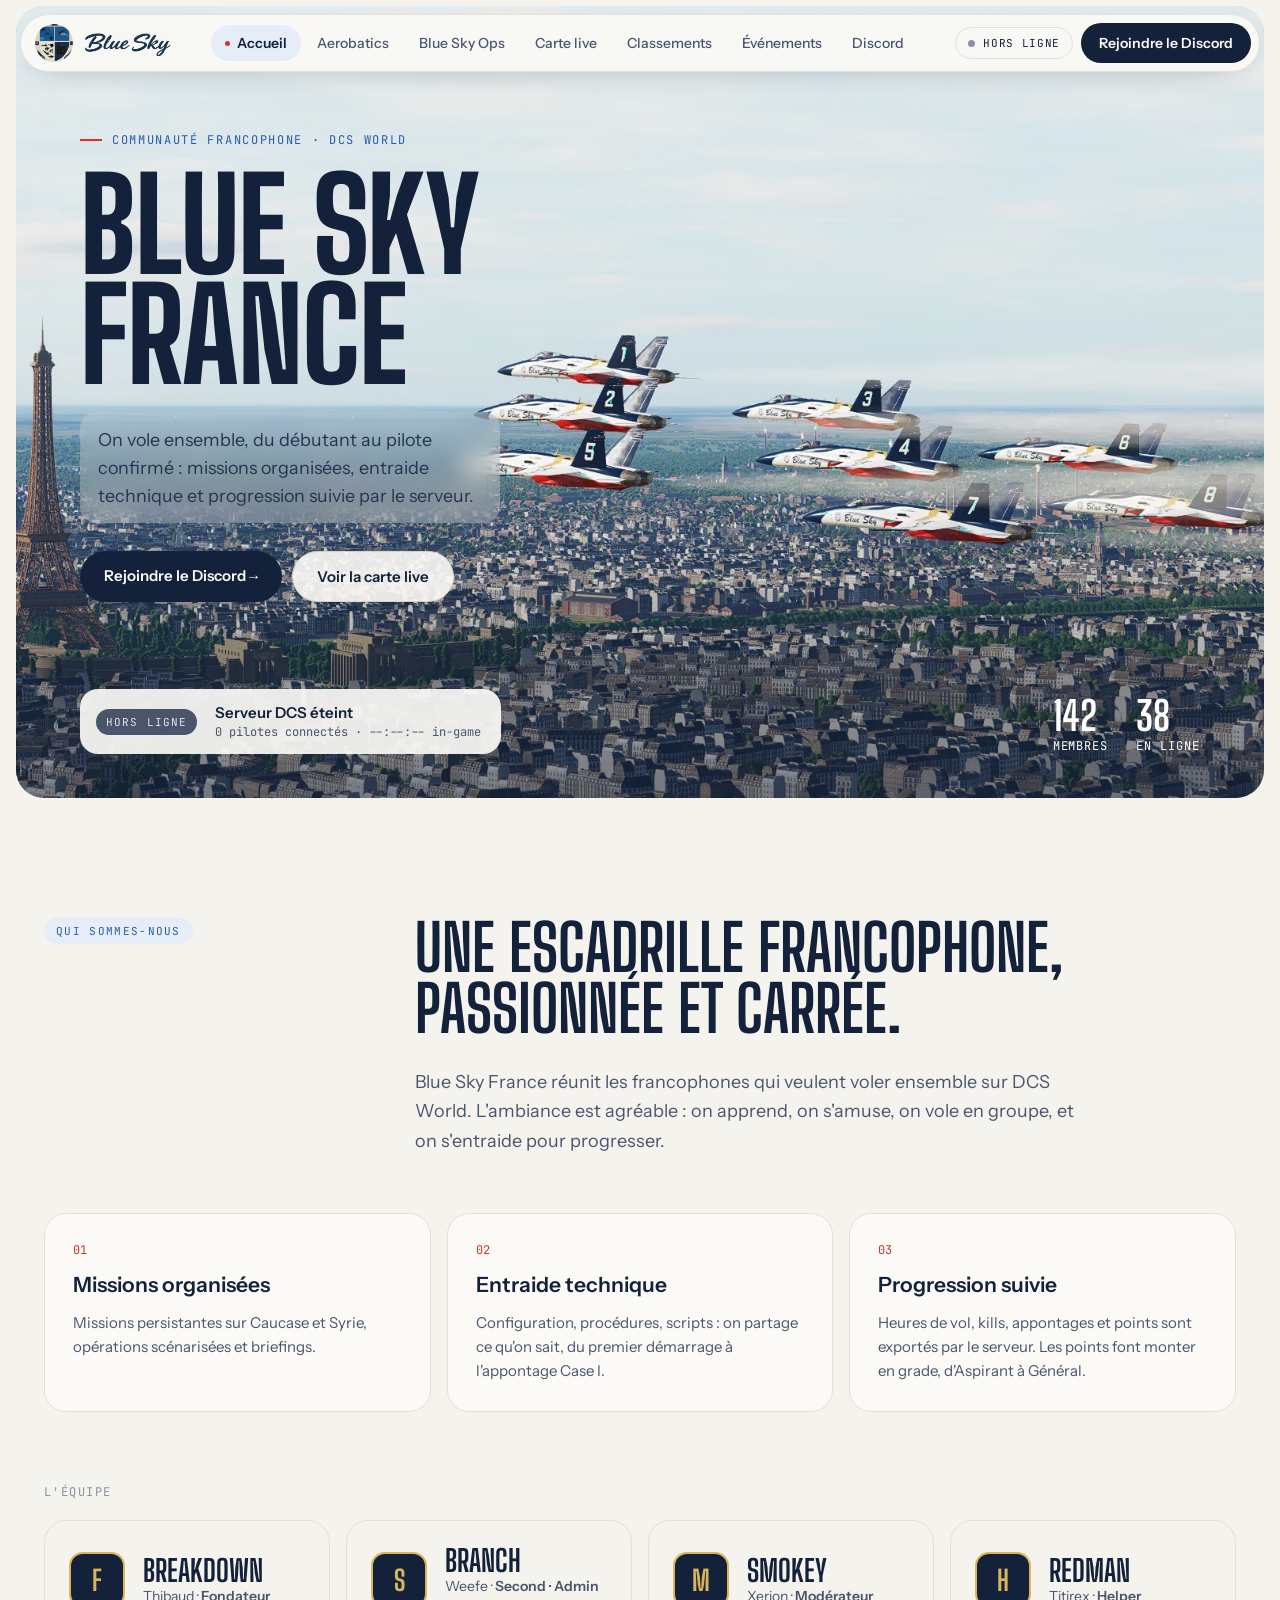
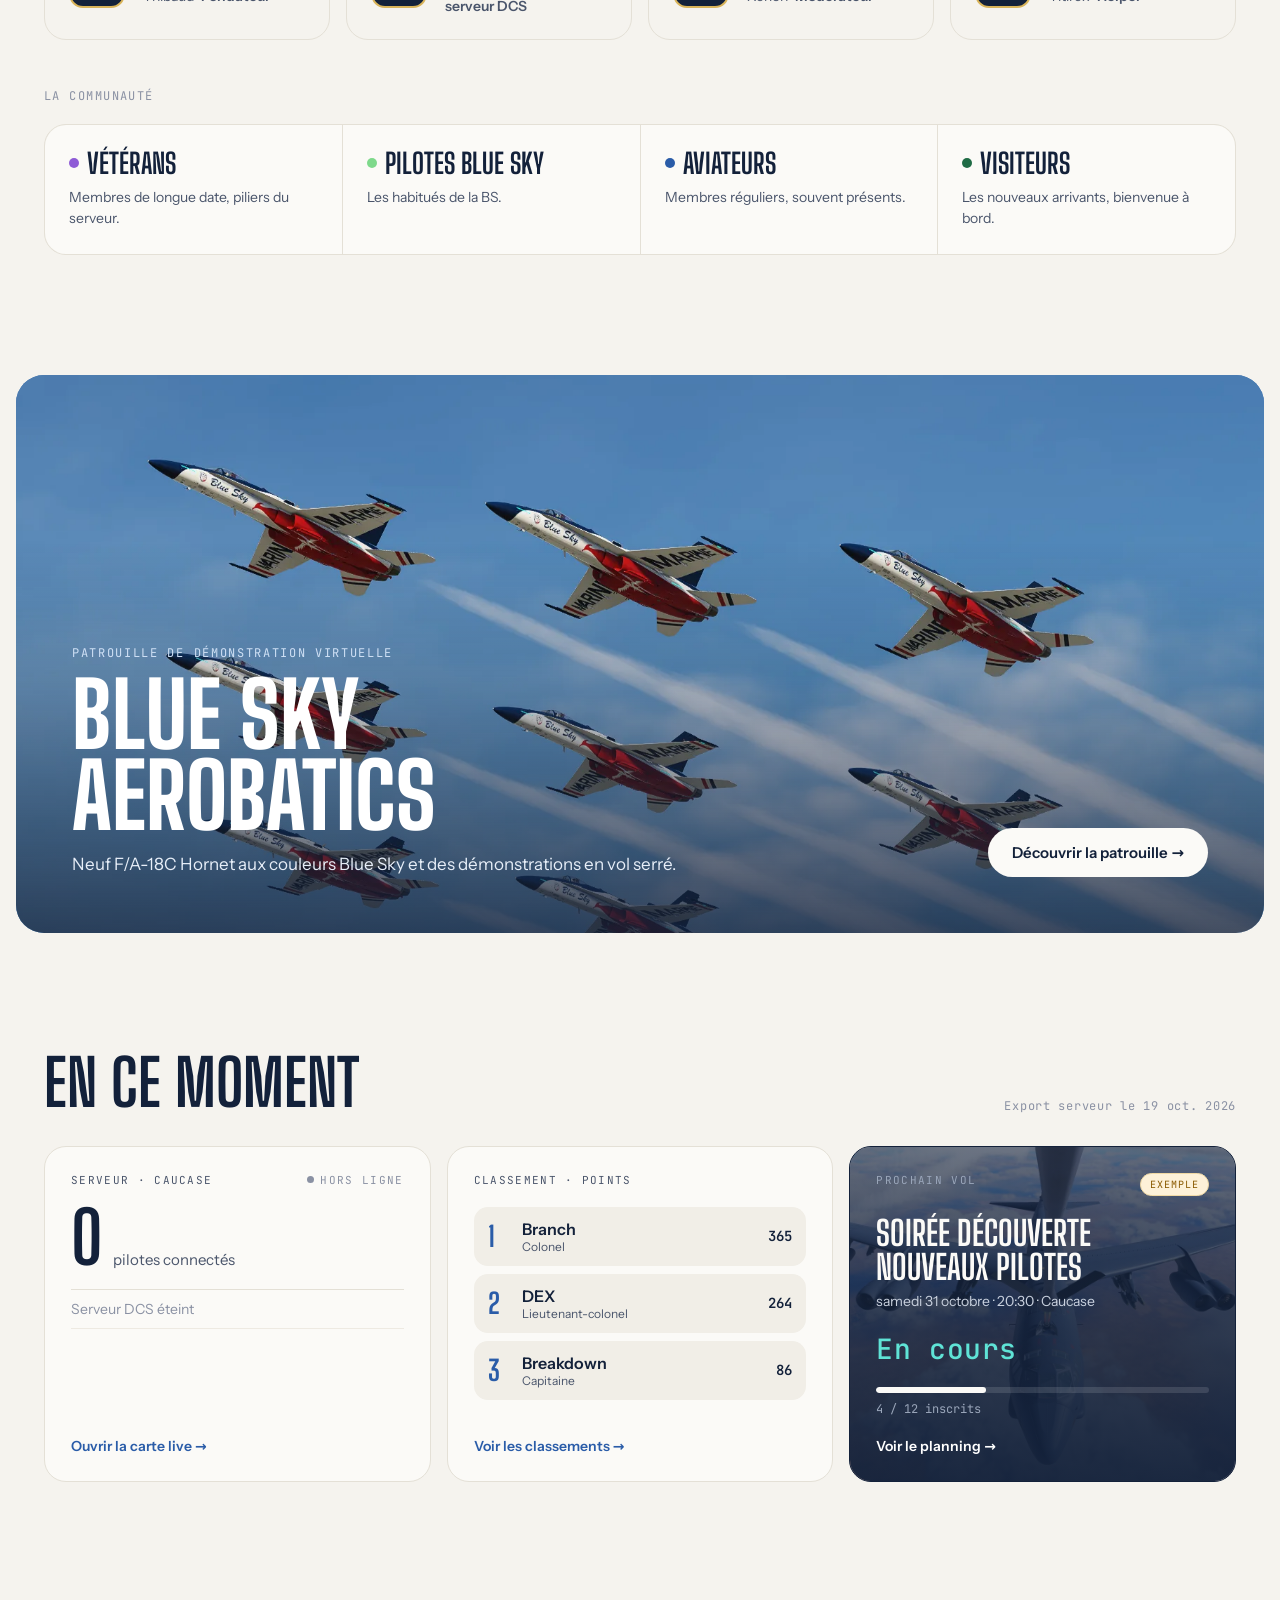
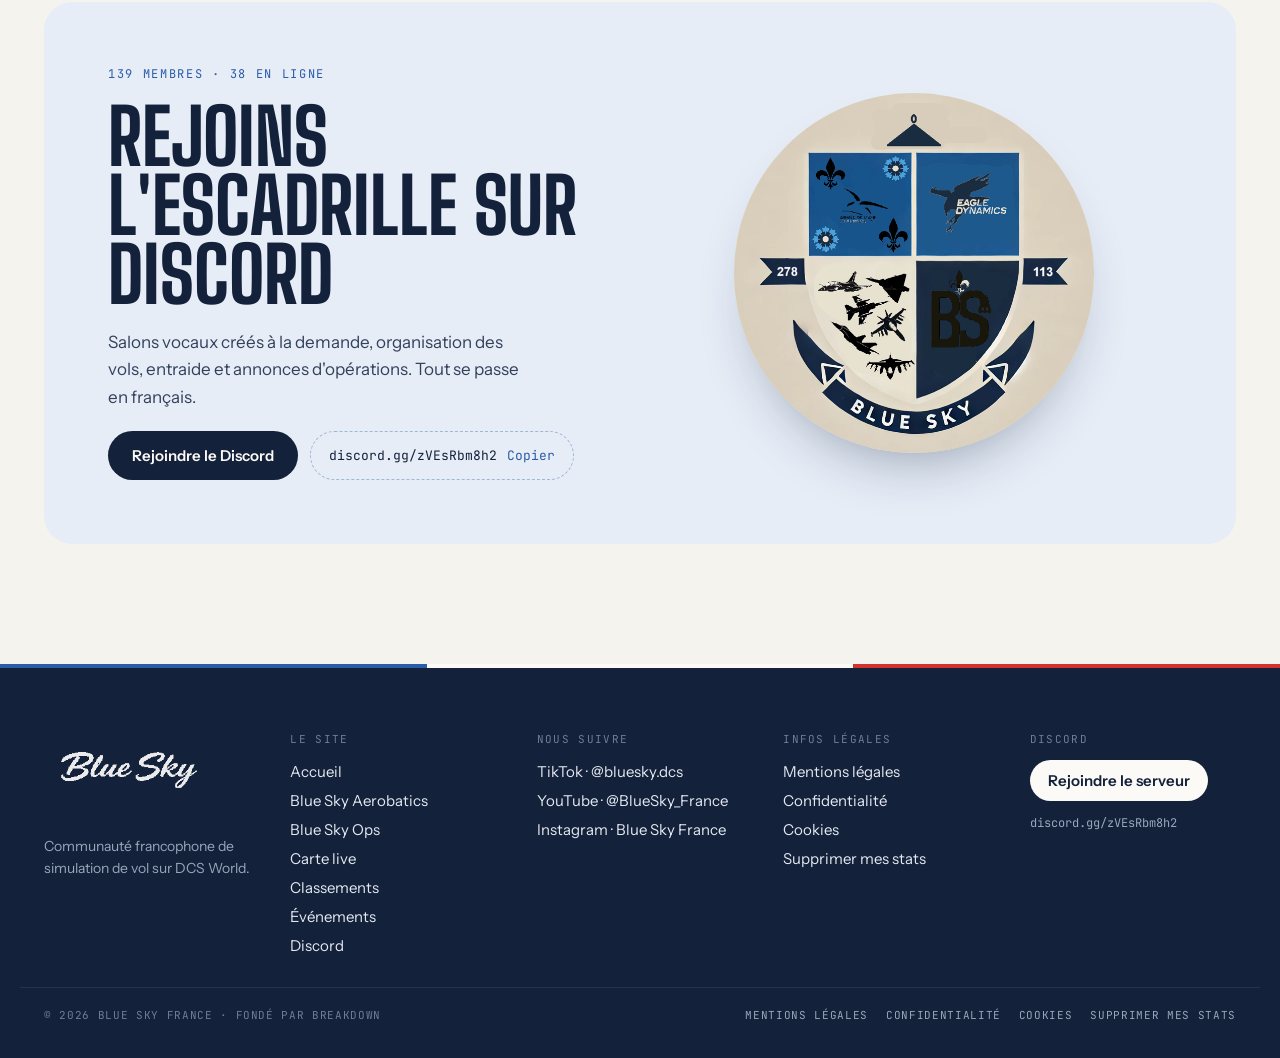
==== commit 002121c4: "Records : kills air-air et air-sol separes Co-Authored-By: Claude Opus 5.5 <noreply@anthropic.com>" ====
--- a/web/index.html
+++ b/web/index.html
@@ -159,7 +159,7 @@
 
 <script src="js/config.js?v=6"></script>
 <script src="data/evenements.js"></script>
-<script src="js/data.js?v=10"></script>
+<script src="js/data.js?v=11"></script>
 <script src="js/layout.js?v=8"></script>
 <script src="js/motion.js?v=6"></script>
 <script src="js/pages/accueil.js?v=6"></script>
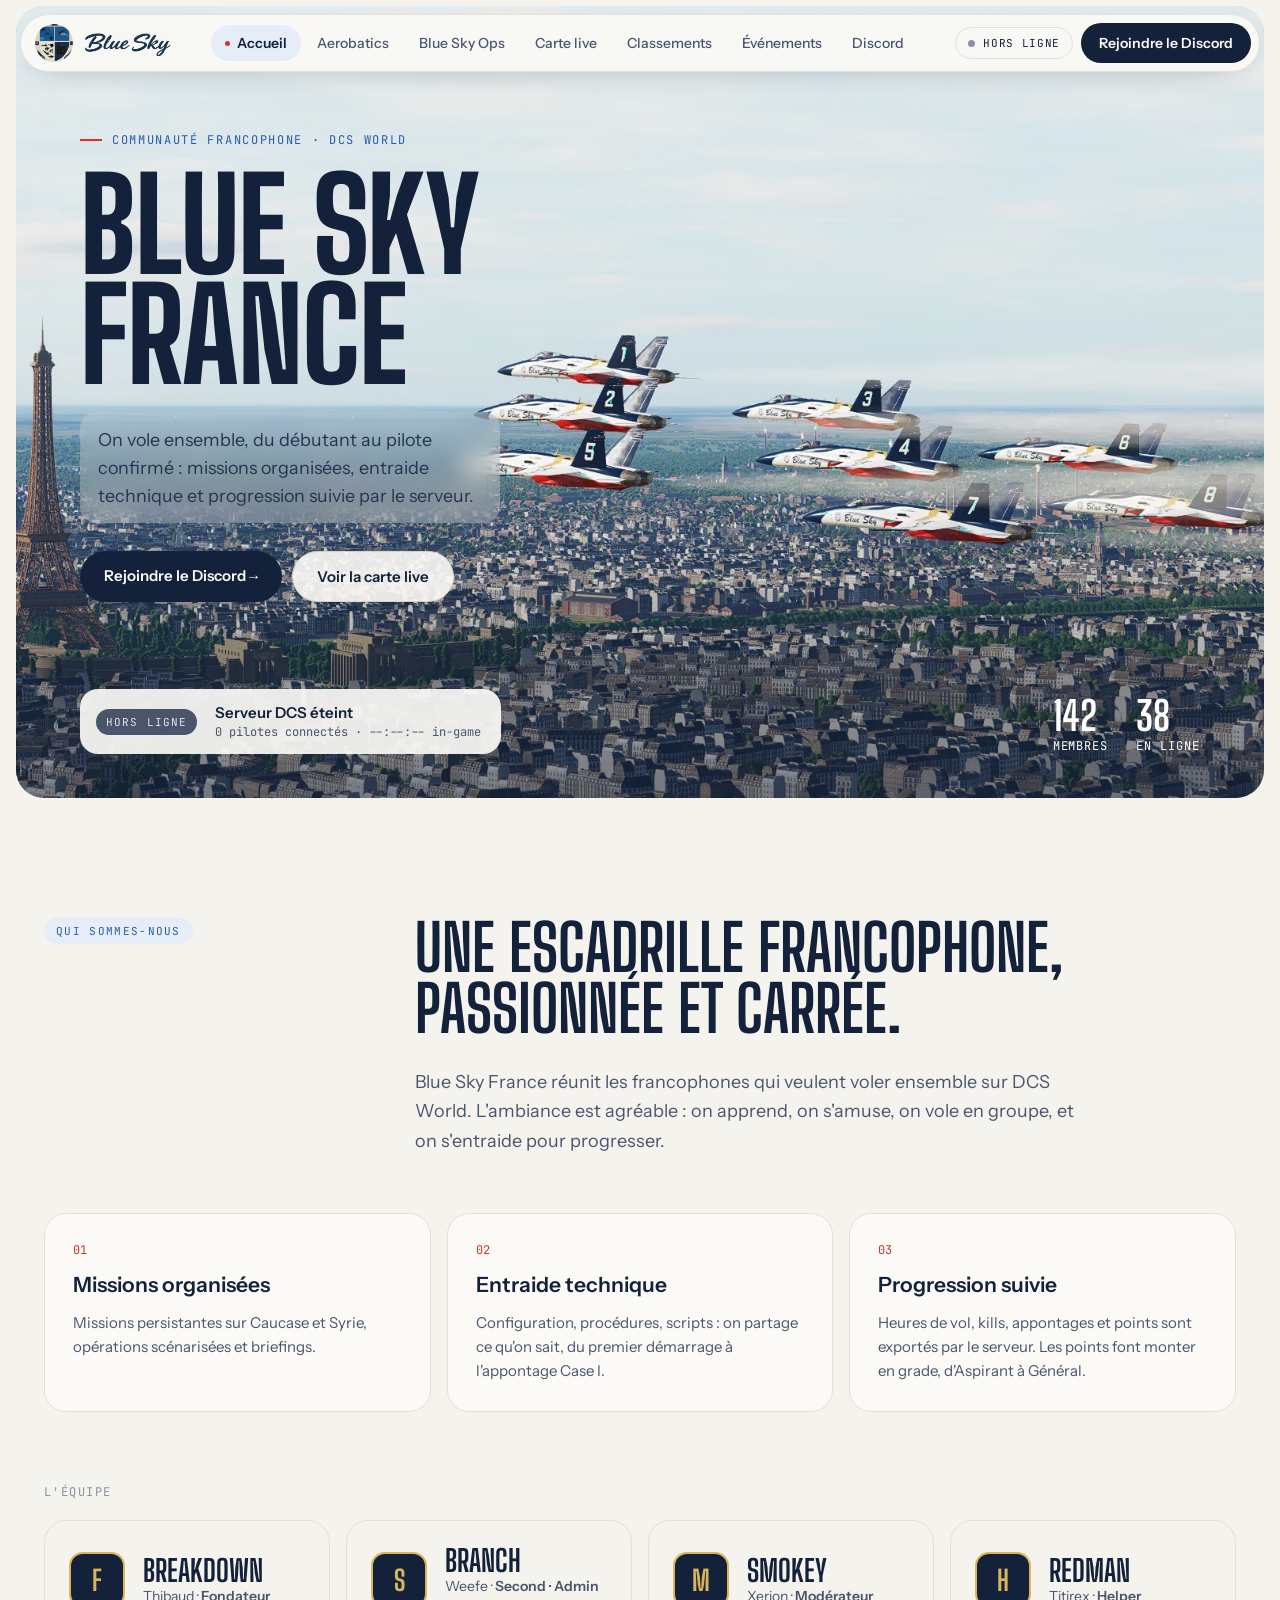
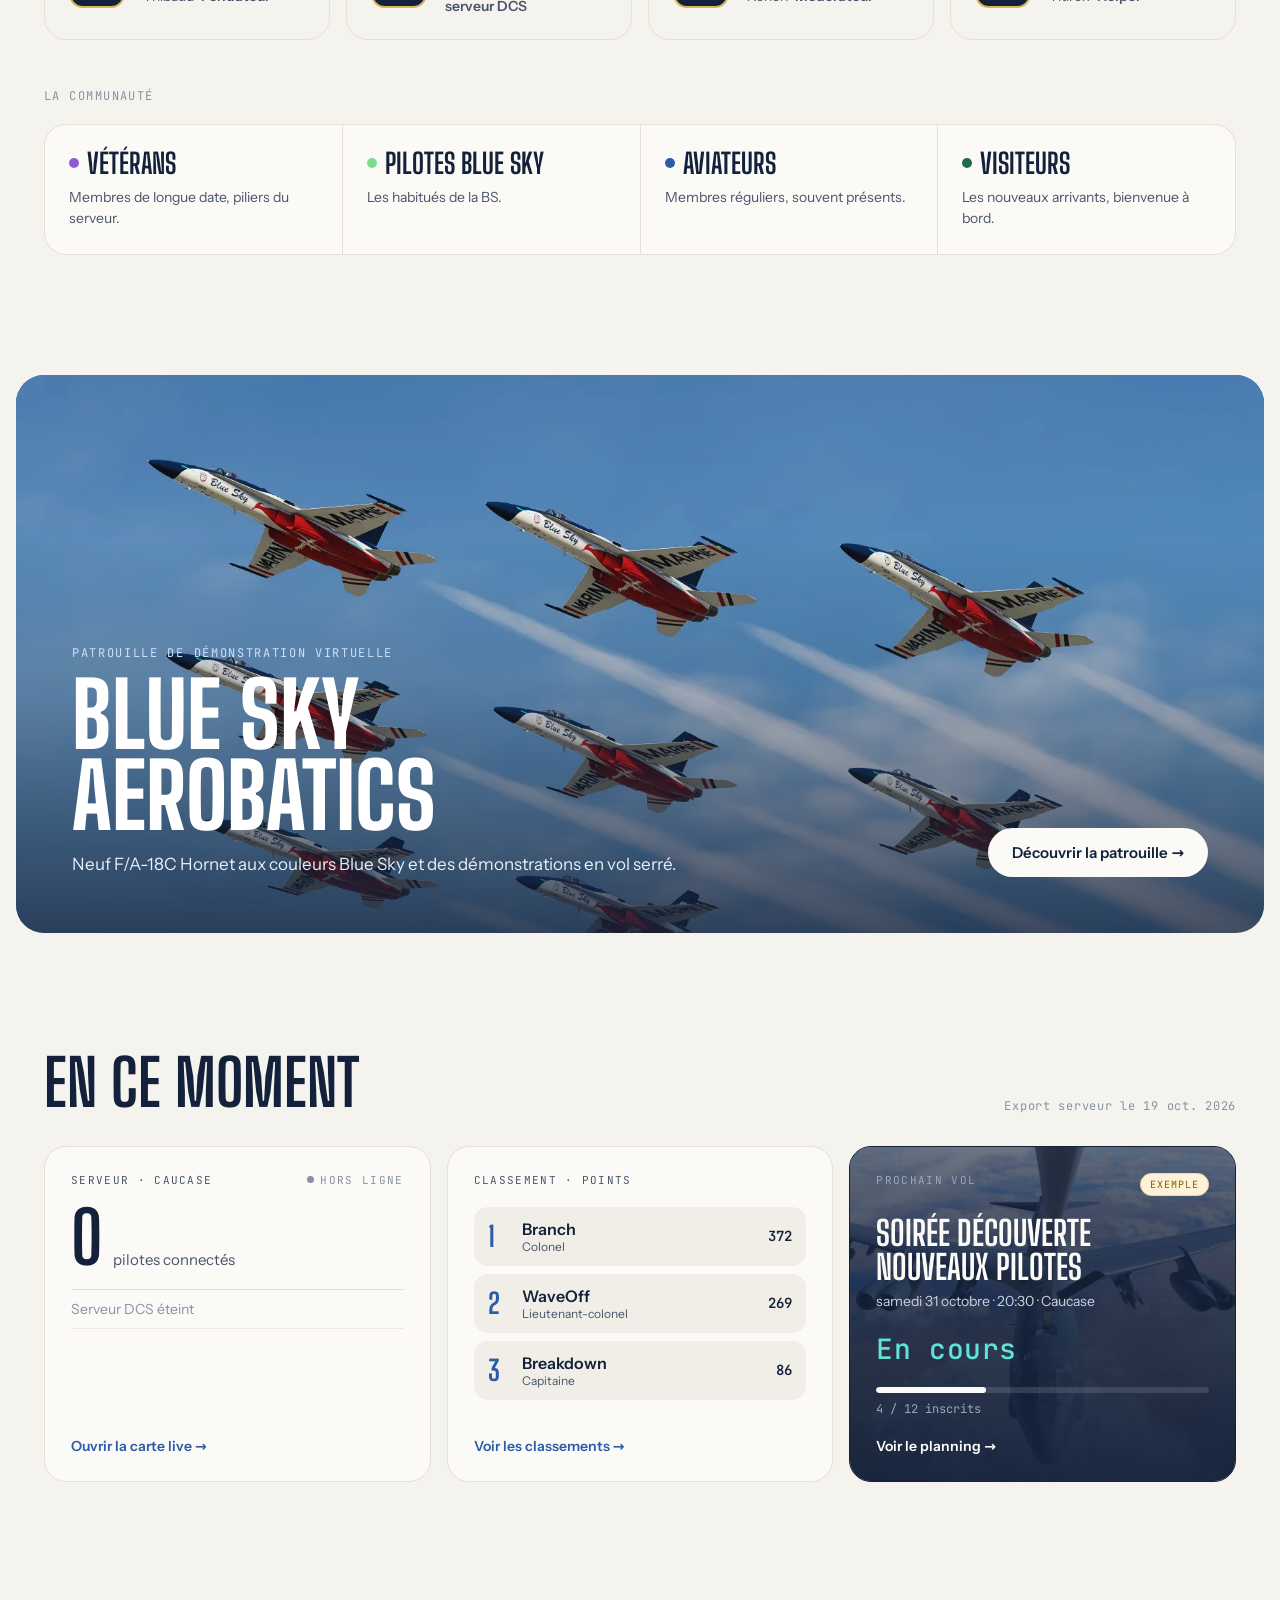
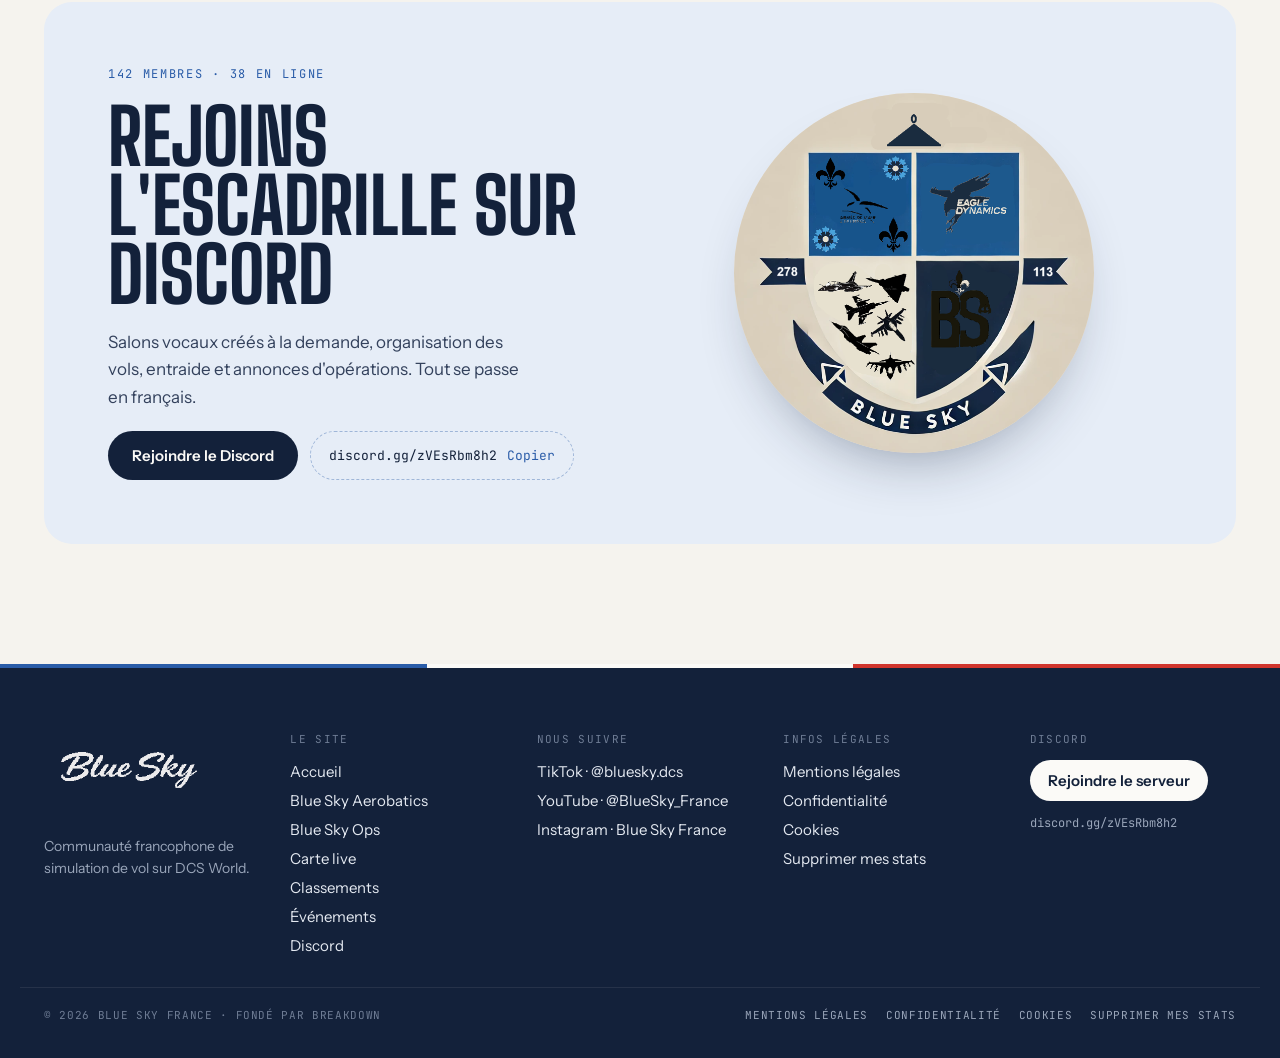
==== commit 06ddfa6c: "Classement : 20 pilotes puis Afficher les autres, WaveOff, cache config.js Co-Authored-By: Claude Op" ====
--- a/web/index.html
+++ b/web/index.html
@@ -157,7 +157,7 @@
   </div>
 </section>
 
-<script src="js/config.js?v=6"></script>
+<script src="js/config.js?v=7"></script>
 <script src="data/evenements.js"></script>
 <script src="js/data.js?v=11"></script>
 <script src="js/layout.js?v=8"></script>
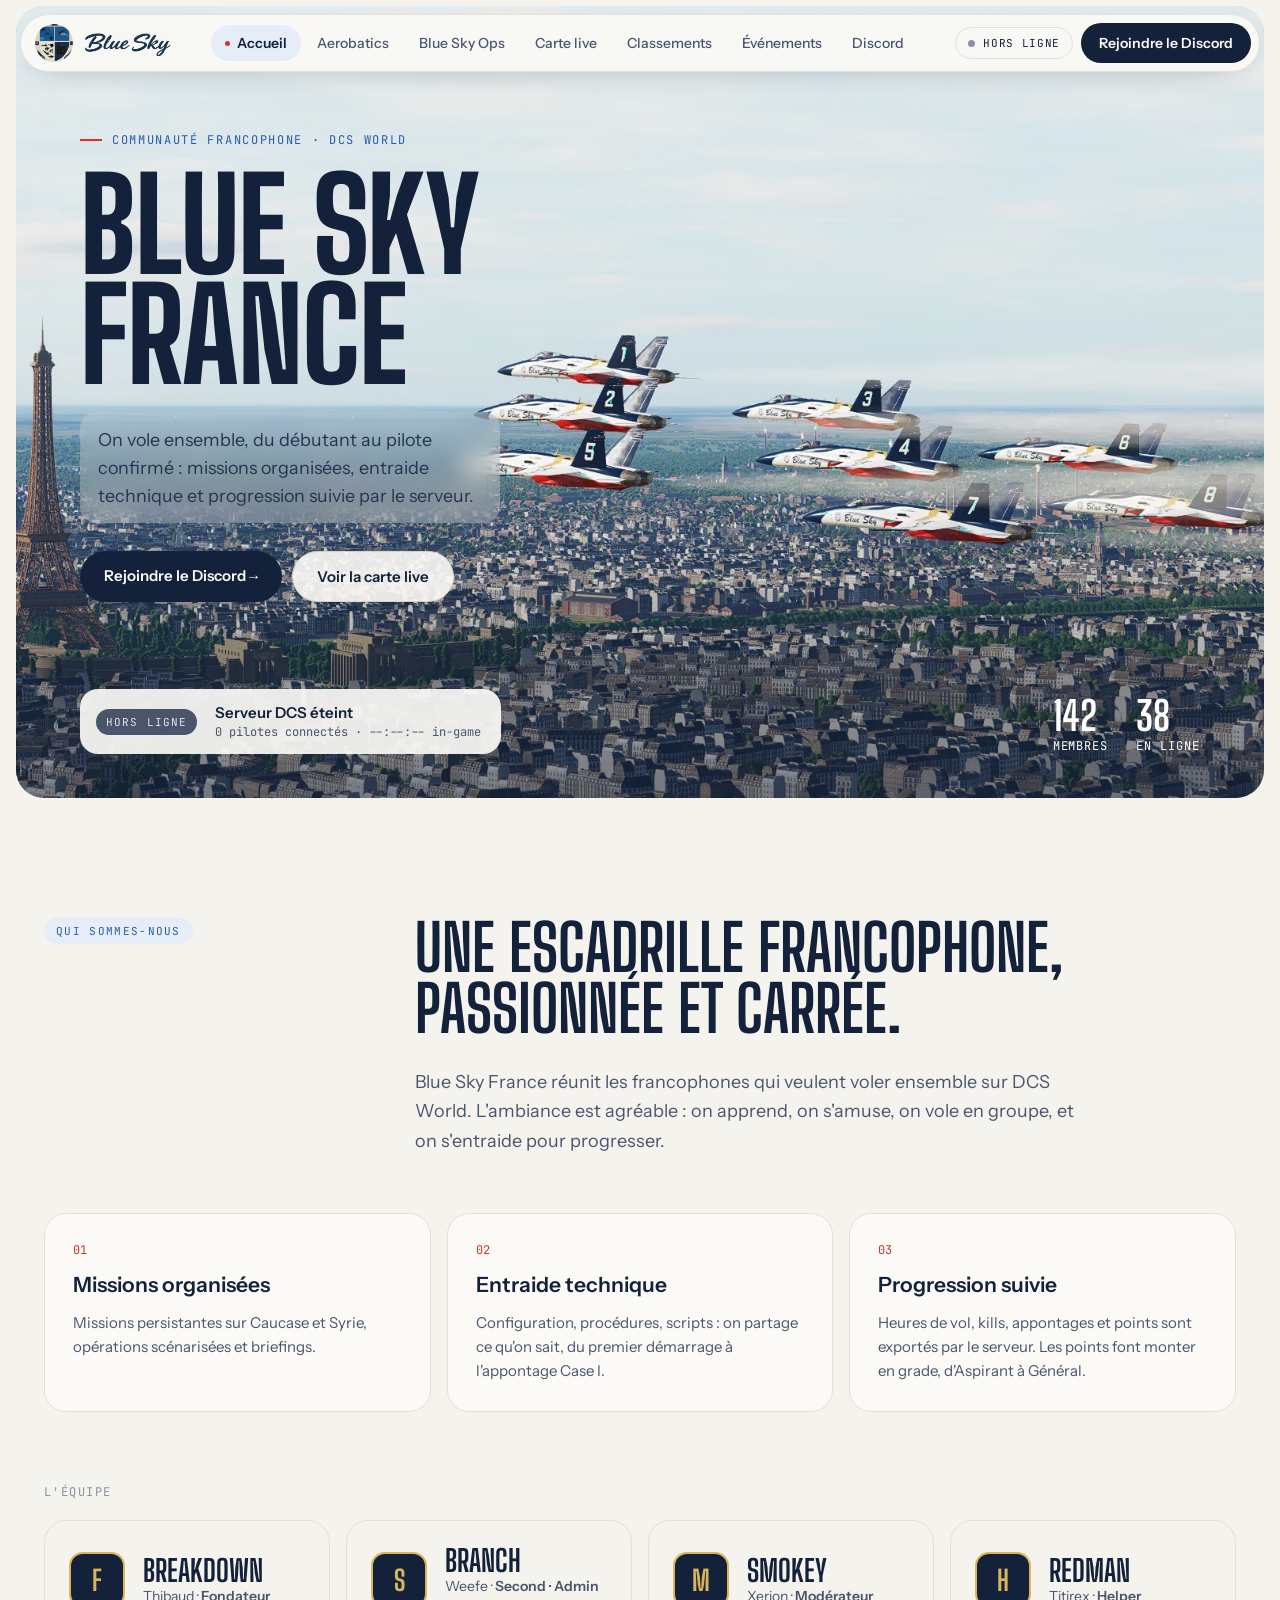
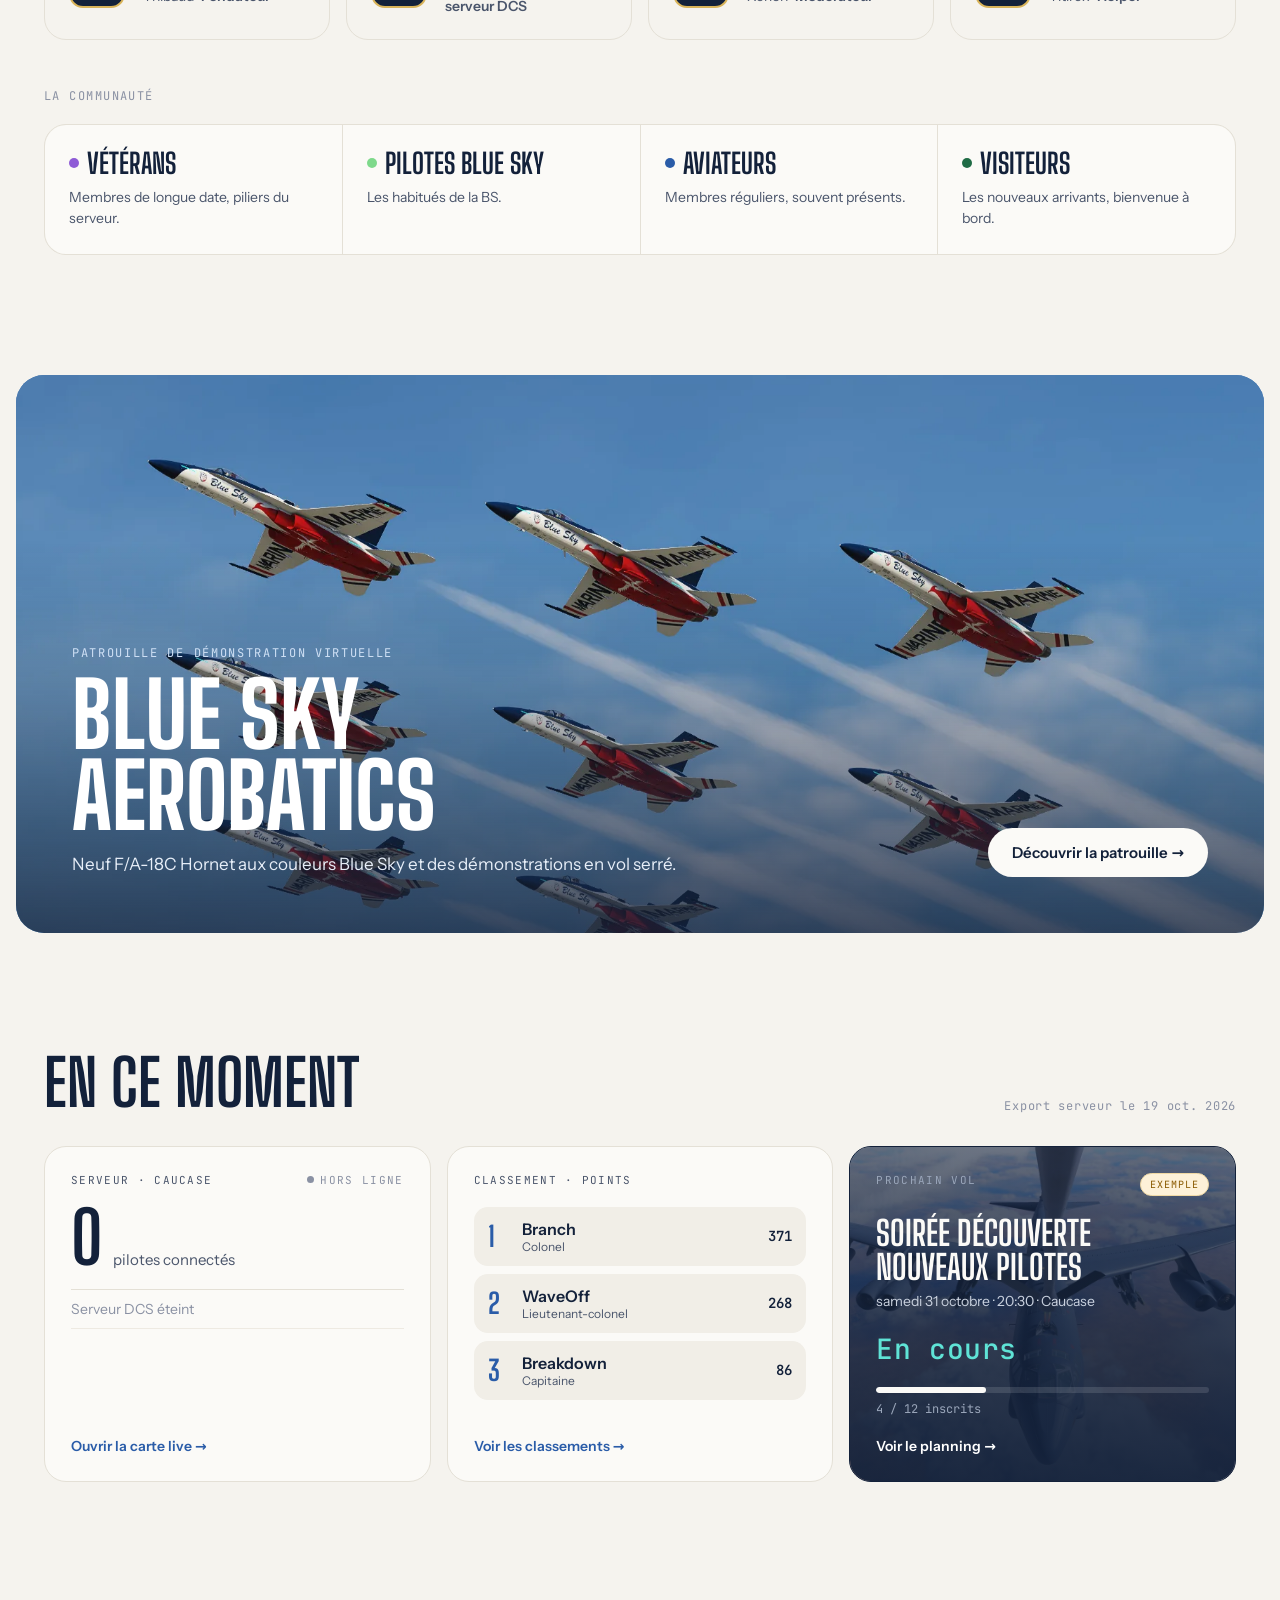
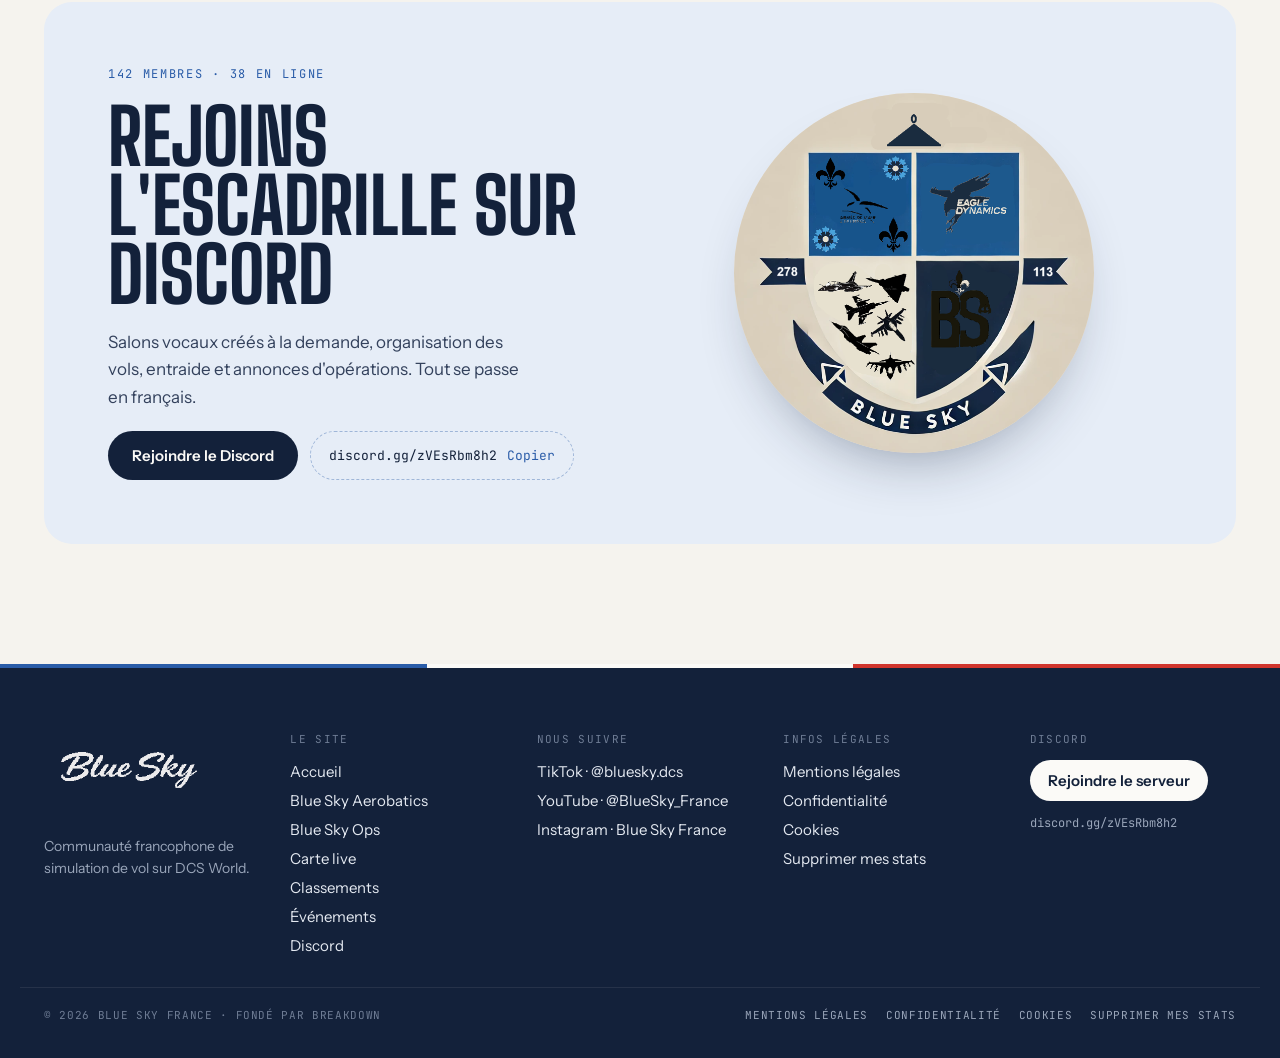
==== commit c2ff02ba: "Classement : 21e pilote en fondu, Afficher plus / moins, depliage anime Co-Authored-By: Claude Opus " ====
--- a/web/index.html
+++ b/web/index.html
@@ -25,7 +25,7 @@
 <meta name="theme-color" content="#13213a">
 <link rel="apple-touch-icon" href="assets/icon-192.png">
 <link rel="stylesheet" href="assets/fonts/fonts.css">
-<link rel="stylesheet" href="css/style.css?v=10">
+<link rel="stylesheet" href="css/style.css?v=11">
 <link rel="stylesheet" href="css/motion.css">
 <script>document.documentElement.classList.add('motion');setTimeout(function(){if(!window.BSMotion)document.documentElement.classList.remove('motion')},3000)</script>
 </head>
--- a/web/css/style.css
+++ b/web/css/style.css
@@ -200,6 +200,12 @@
 .podium .cs { font-family: var(--f-display); font-weight: 700; font-size: 32px; line-height: 1; text-transform: uppercase; overflow: hidden; text-overflow: ellipsis; }
 .table { border-radius: 22px; border: 1px solid var(--line); background: var(--card); overflow-x: auto; }
 .table .inner { min-width: 900px; }
+/* Classement replié : la 21e ligne dépasse en fondu ; le masque glisse hors du cadre quand on déplie */
+.table.fold { overflow-y: hidden; transition: max-height .7s cubic-bezier(.22, .8, .24, 1), mask-size .7s ease, -webkit-mask-size .7s ease;
+  -webkit-mask: linear-gradient(#000 calc(100% - 75px), transparent) top / 100% calc(100% + 75px) no-repeat;
+  mask: linear-gradient(#000 calc(100% - 75px), transparent) top / 100% calc(100% + 75px) no-repeat; }
+.table.fold.shut { -webkit-mask-size: 100% 100%; mask-size: 100% 100%; }
+@media (prefers-reduced-motion: reduce) { .table.fold { transition: none; } }
 .tr { display: grid; grid-template-columns: 56px minmax(180px, 2fr) minmax(180px, 1.8fr) repeat(8, minmax(76px, 1fr)); align-items: center; padding: 12px 20px; border-bottom: 1px solid var(--line2); font-size: 15px; }
 .tr.th { padding: 14px 20px; border-bottom-color: var(--line); font-family: var(--f-mono); font-size: 11px; letter-spacing: .1em; text-transform: uppercase; color: var(--mute); }
 .tr.th button { text-align: right; border: none; background: none; padding: 0; font: inherit; letter-spacing: inherit; text-transform: inherit; color: inherit; cursor: pointer; }
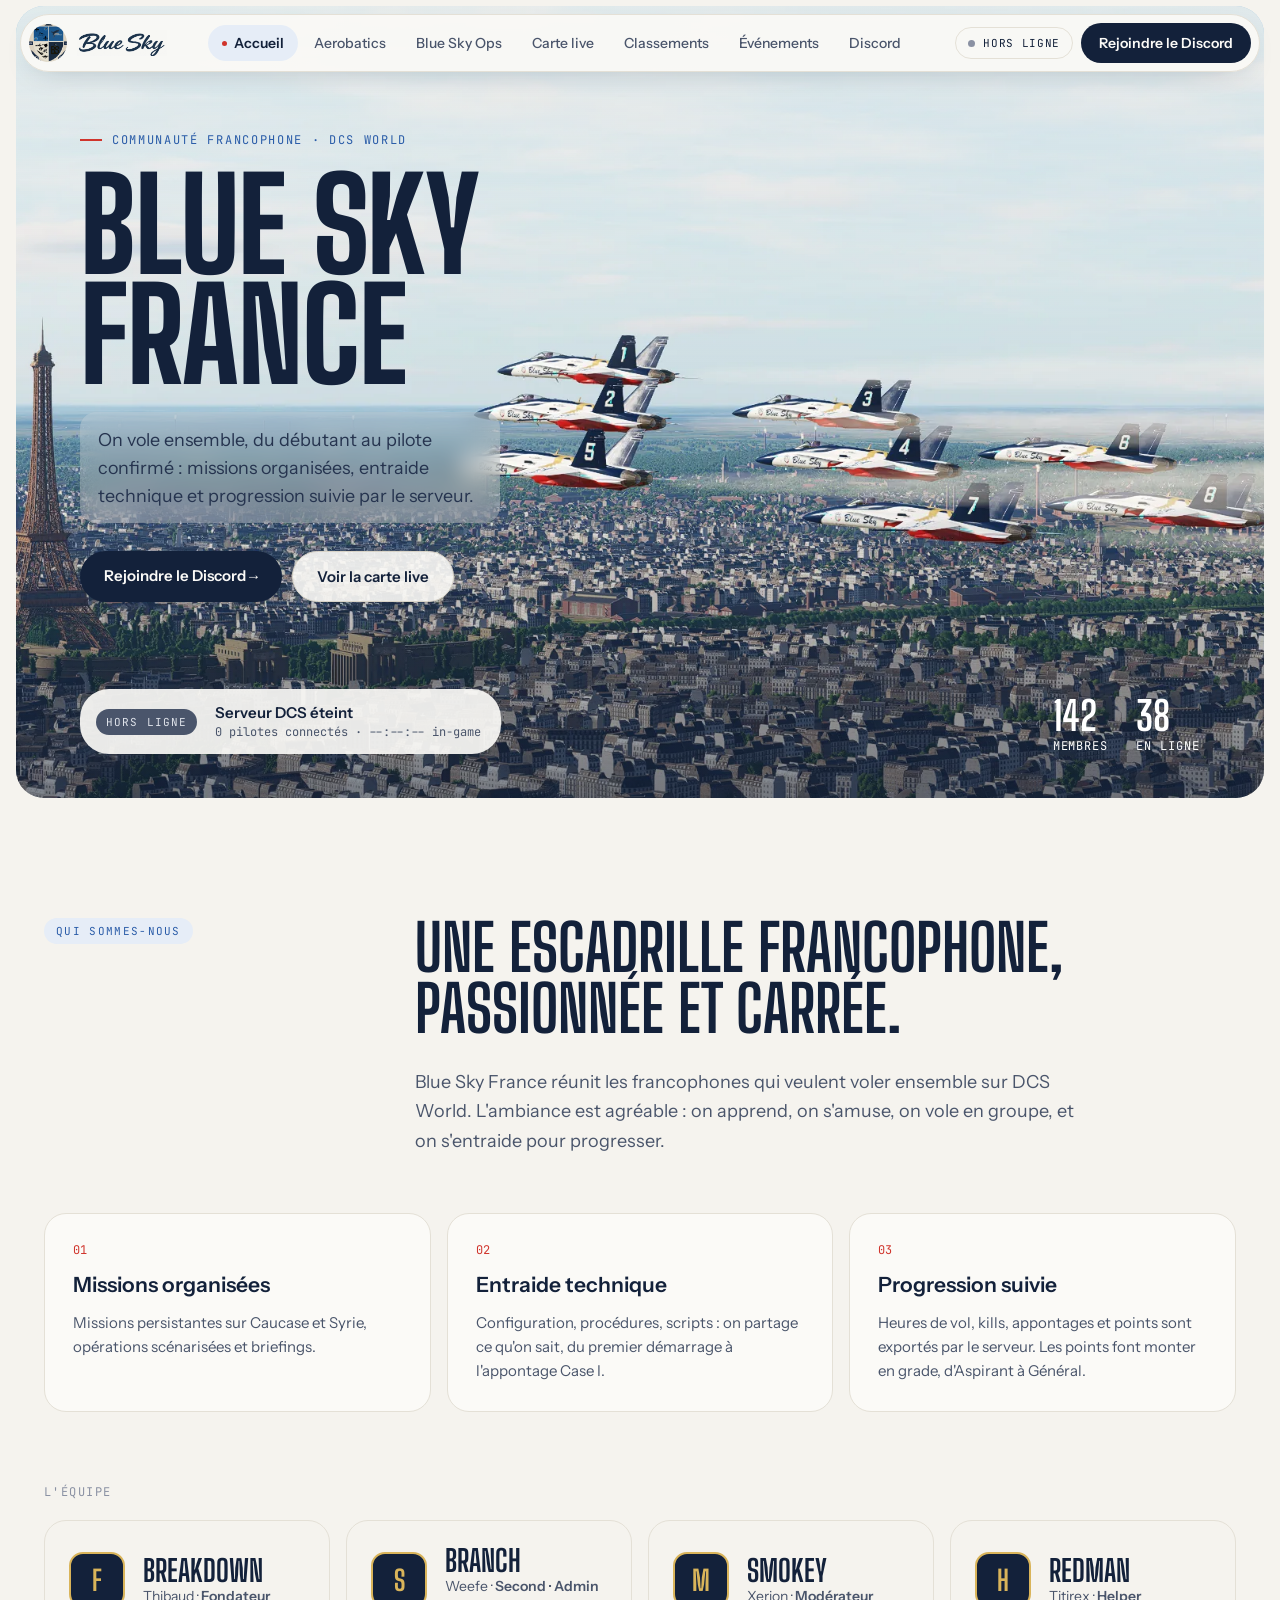
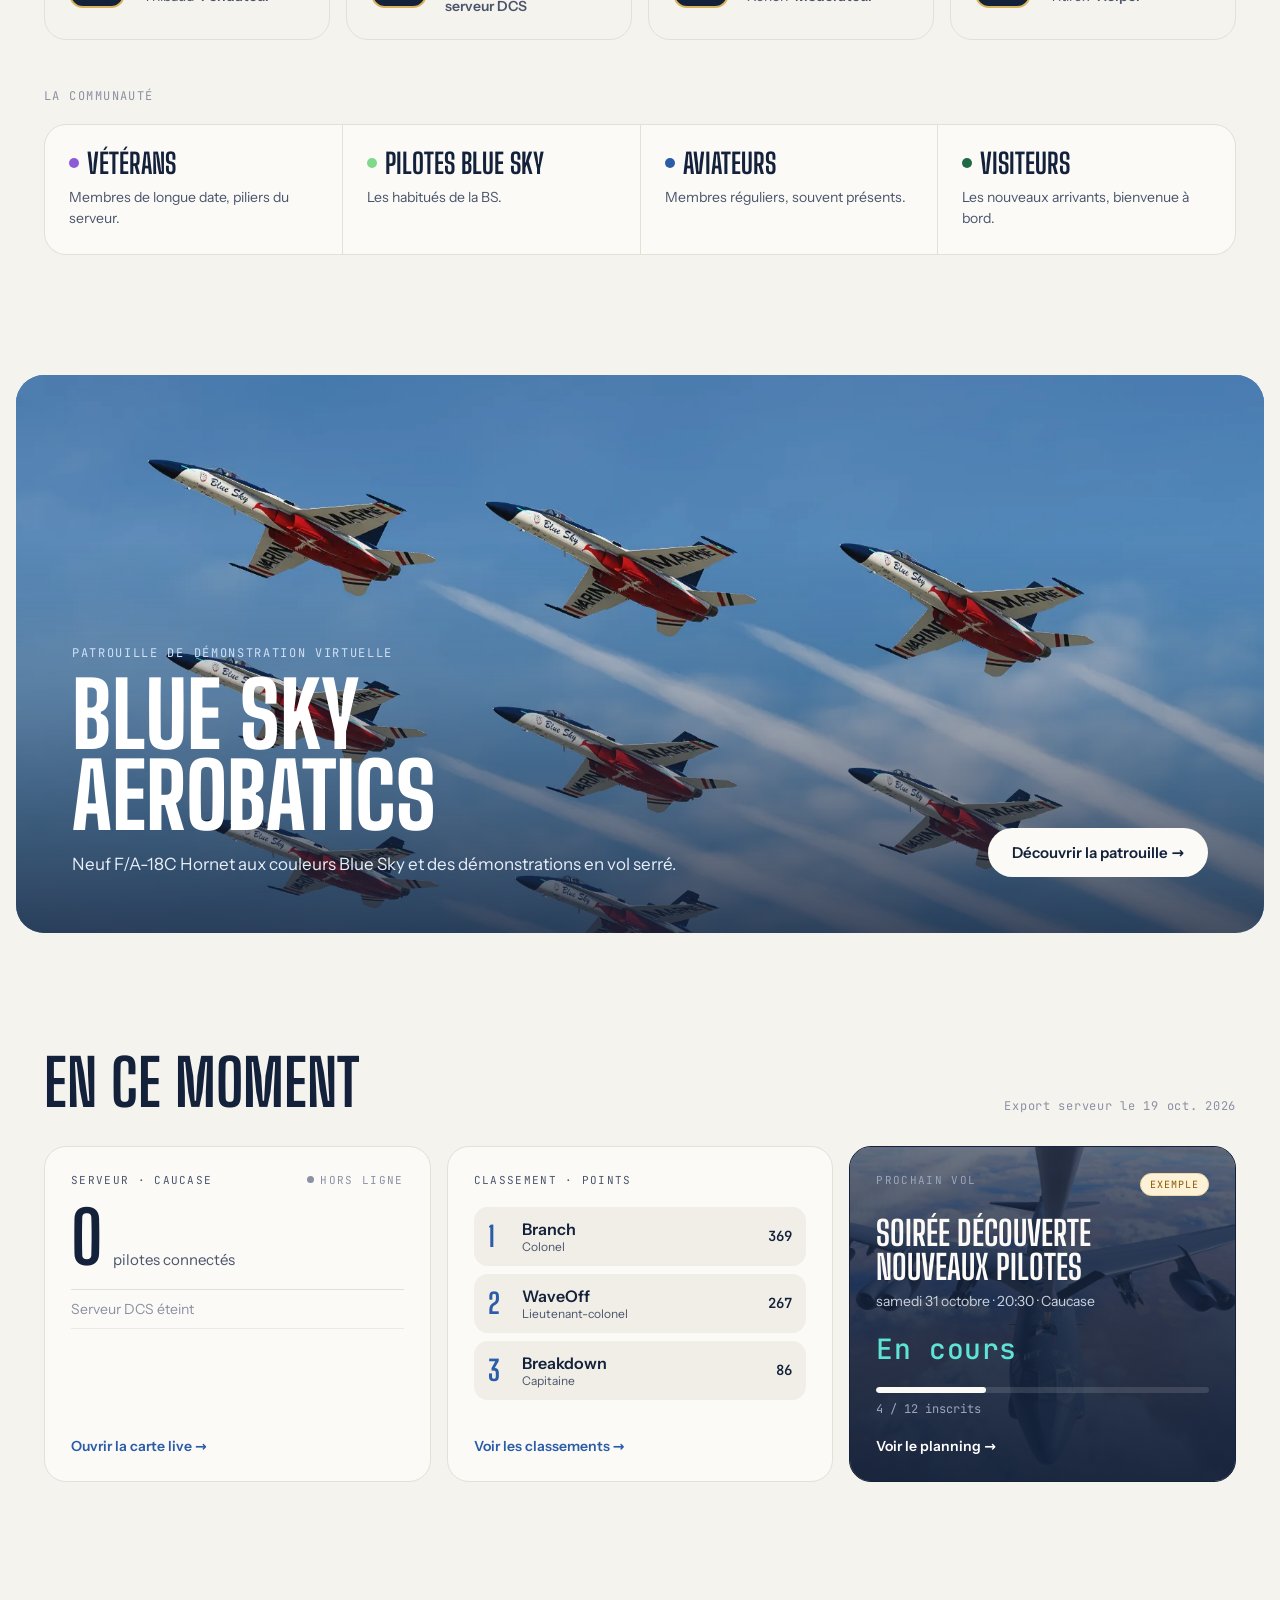
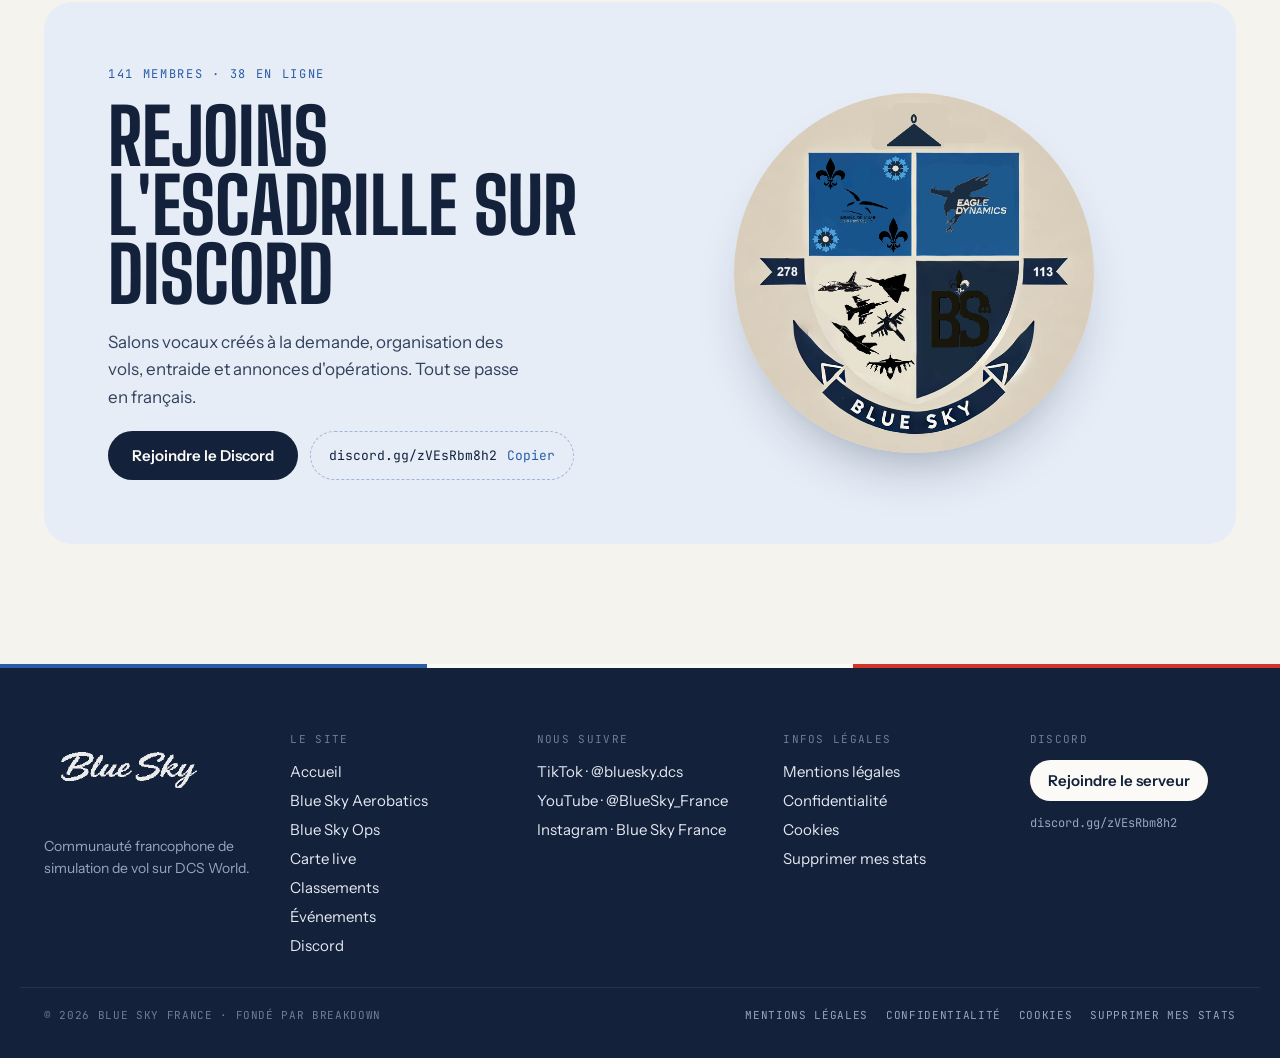
==== commit d4b69877: "Site : arrondis emboites concentriques (rayon exterieur = interieur + padding), style.css v13 Co-Aut" ====
--- a/web/index.html
+++ b/web/index.html
@@ -25,8 +25,8 @@
 <meta name="theme-color" content="#13213a">
 <link rel="apple-touch-icon" href="assets/icon-192.png">
 <link rel="stylesheet" href="assets/fonts/fonts.css">
-<link rel="stylesheet" href="css/style.css?v=11">
-<link rel="stylesheet" href="css/motion.css">
+<link rel="stylesheet" href="css/style.css?v=13">
+<link rel="stylesheet" href="css/motion.css?v=2">
 <script>document.documentElement.classList.add('motion');setTimeout(function(){if(!window.BSMotion)document.documentElement.classList.remove('motion')},3000)</script>
 </head>
 <body data-page="accueil">
@@ -160,8 +160,8 @@
 <script src="js/config.js?v=7"></script>
 <script src="data/evenements.js"></script>
 <script src="js/data.js?v=11"></script>
-<script src="js/layout.js?v=8"></script>
-<script src="js/motion.js?v=6"></script>
+<script src="js/layout.js?v=9"></script>
+<script src="js/motion.js?v=7"></script>
 <script src="js/pages/accueil.js?v=6"></script>
 </body>
 </html>
--- a/web/css/style.css
+++ b/web/css/style.css
@@ -53,15 +53,16 @@
 .copy:hover { border-style: solid; border-color: var(--blue); }
 .copy span { color: var(--blue); }
 
-.seg { display: flex; flex-wrap: wrap; gap: 4px; padding: 4px; border-radius: 999px; background: var(--sand); }
+.seg { display: flex; flex-wrap: wrap; gap: 4px; padding: 4px; border-radius: 23px; background: var(--sand); }
 .seg button { padding: 10px 18px; border-radius: 999px; border: none; background: transparent; color: var(--ink2); font-size: 14px; font-weight: 600; cursor: pointer; }
 .seg button:hover { color: var(--ink); }
 .seg button.on { background: var(--ink); color: #fbfaf7; }
+.seg.mono-seg { border-radius: 20px; }
 .seg.mono-seg button { font-family: var(--f-mono); font-size: 12px; font-weight: 400; padding: 8px 16px; }
 
 /* ---------- navigation ---------- */
 .navwrap { position: sticky; top: 0; z-index: 1000; padding: 14px 16px 0; }
-.nav { position: relative; max-width: 1240px; margin: 0 auto; display: flex; align-items: center; justify-content: space-between; gap: 12px 20px; padding: 8px 8px 8px 14px; background: rgba(251,250,247,.9); backdrop-filter: blur(14px); -webkit-backdrop-filter: blur(14px); border: 1px solid var(--line); border-radius: 999px; box-shadow: 0 10px 30px -18px rgba(19,33,58,.35); }
+.nav { position: relative; max-width: 1240px; margin: 0 auto; display: flex; align-items: center; justify-content: space-between; gap: 12px 20px; padding: 8px; background: rgba(251,250,247,.9); backdrop-filter: blur(14px); -webkit-backdrop-filter: blur(14px); border: 1px solid var(--line); border-radius: 999px; box-shadow: 0 10px 30px -18px rgba(19,33,58,.35); }
 .brand { display: flex; align-items: center; gap: 10px; text-decoration: none; flex: none; }
 .crest { width: 38px; height: 38px; border-radius: 50%; overflow: hidden; background: #ece6da; display: flex; align-items: center; justify-content: center; flex: none; }
 .crest img { width: 150%; height: 150%; max-width: none; object-fit: cover; }
@@ -76,6 +77,12 @@
 .pill:hover { border-color: var(--teal); color: var(--ink); }
 .menubtn { display: none; width: 42px; height: 42px; border-radius: 50%; border: 1px solid var(--line); background: #fbfaf7; color: var(--ink); font-size: 16px; cursor: pointer; align-items: center; justify-content: center; }
 .cta-short { display: none; }
+/* Icônes et libellés qui se remplacent (☰/✕, Afficher plus/moins) : fondu enchaîné avec un peu d'échelle et de flou ; .x = second état */
+.xf { display: inline-grid; place-items: center; }
+.xf > * { grid-area: 1 / 1; transition: opacity .2s cubic-bezier(.2, .8, .2, 1), transform .2s cubic-bezier(.2, .8, .2, 1), filter .2s cubic-bezier(.2, .8, .2, 1); }
+.xf > :last-child, .xf.x > :first-child { opacity: 0; transform: scale(.6); filter: blur(4px); }
+.xf.x > :last-child { opacity: 1; transform: none; filter: none; }
+@media (prefers-reduced-motion: reduce) { .xf > * { transition: none; } }
 @media (max-width: 1279px) { .navright .pill { display: none; } }
 @media (max-width: 1119px) {
   .links { display: none; position: absolute; top: calc(100% + 8px); left: 0; right: 0; flex-direction: column; align-items: stretch; padding: 8px; border-radius: 22px; background: #fbfaf7; border: 1px solid var(--line); box-shadow: 0 20px 40px -20px rgba(19,33,58,.4); }
@@ -100,9 +107,9 @@
 .home-hero .hero-body { min-height: clamp(620px, 88vh, 900px); padding: clamp(120px, 14vh, 150px) clamp(24px, 5vw, 64px) clamp(24px, 4vw, 44px); }
 .home-hero h1 { margin: 0; font-family: var(--f-display); font-weight: 800; font-size: clamp(64px, 10vw, 148px); line-height: .86; letter-spacing: -.01em; text-transform: uppercase; }
 .glass-p { margin: 0; max-width: 420px; padding: 14px 18px; border-radius: 16px; background: rgba(245,243,238,.25); backdrop-filter: blur(12px); -webkit-backdrop-filter: blur(12px); font-size: clamp(16px, 1.4vw, 19px); line-height: 1.55; color: #26344f; text-wrap: pretty; }
-.live-chip { display: flex; align-items: center; gap: 18px; padding: 14px 20px 14px 16px; border-radius: 18px; background: rgba(251,250,247,.92); backdrop-filter: blur(10px); text-decoration: none; color: var(--ink); }
+.live-chip { display: flex; align-items: center; gap: 18px; padding: 14px 20px 14px 16px; border-radius: 29px; background: rgba(251,250,247,.92); backdrop-filter: blur(10px); text-decoration: none; color: var(--ink); }
 .live-chip:hover { background: #fff; color: var(--ink); }
-.live-badge { display: flex; align-items: center; gap: 8px; padding: 6px 10px; border-radius: 999px; background: var(--ink); color: var(--hud); font-family: var(--f-mono); font-size: 11px; letter-spacing: .1em; }
+.live-badge { display: flex; align-items: center; gap: 8px; white-space: nowrap; padding: 6px 10px; border-radius: 999px; background: var(--ink); color: var(--hud); font-family: var(--f-mono); font-size: 11px; letter-spacing: .1em; }
 .live-badge i { width: 7px; height: 7px; border-radius: 50%; background: var(--hud); }
 .live-badge.off { background: #4a556b; color: #dfe3ea; }
 .hero-stats { display: flex; gap: 28px; color: #fff; font-family: var(--f-mono); font-size: 12px; letter-spacing: .08em; text-transform: uppercase; }
@@ -221,7 +228,7 @@
 .tr .gr { display: flex; align-items: center; gap: 10px; min-width: 0; font-size: 14px; color: var(--ink3); }
 .tr .gr span { white-space: nowrap; overflow: hidden; text-overflow: ellipsis; }
 .empty { padding: 40px 20px; text-align: center; color: var(--mute); font-size: 15px; }
-.grade-card { display: flex; align-items: center; gap: 16px; padding: 16px 18px; border-radius: 18px; }
+.grade-card { display: flex; align-items: center; gap: 16px; padding: 16px; border-radius: 29px; }
 .grade-card b { display: block; font-weight: 600; font-size: 15px; line-height: 1.25; }
 .grade-card .cnt { font-family: var(--f-display); font-weight: 700; font-size: 26px; color: var(--blue); }
 .changelog > div { display: grid; grid-template-columns: 110px 90px 1fr; gap: 16px; padding: 14px 0; border-top: 1px solid var(--line); font-size: 14px; }
@@ -262,7 +269,7 @@
 .filters button.on { background: var(--ink); border-color: var(--ink); color: #fbfaf7; }
 .filters button small { opacity: .55; font-family: var(--f-mono); font-size: 12px; }
 .gallery { display: grid; grid-template-columns: repeat(auto-fill, minmax(min(100%, 280px), 1fr)); gap: 12px; }
-.gallery button { position: relative; padding: 0; border: none; border-radius: 18px; overflow: hidden; aspect-ratio: 16/10; cursor: zoom-in; background: #dcd8cf; }
+.gallery button { position: relative; padding: 0; border: none; border-radius: 22px; overflow: hidden; aspect-ratio: 16/10; cursor: zoom-in; background: #dcd8cf; }
 .gallery button:hover { filter: brightness(1.05); }
 .gallery img { width: 100%; height: 100%; object-fit: cover; }
 .gallery span { position: absolute; left: 10px; bottom: 10px; padding: 5px 10px; border-radius: 999px; background: rgba(251,250,247,.9); color: var(--ink); font-family: var(--f-mono); font-size: 10px; letter-spacing: .1em; text-transform: uppercase; }
@@ -357,7 +364,7 @@
 .leaflet-control-attribution { font-size: 10px; background: rgba(251,250,247,.85) !important; }
 .leaflet-control-zoom a { color: var(--ink) !important; }
 .leaflet-bar { border: 1px solid var(--line) !important; box-shadow: none !important; border-radius: 12px !important; overflow: hidden; }
-.legend { position: absolute; top: 14px; left: 14px; z-index: 1000; display: flex; flex-wrap: wrap; gap: 12px; padding: 10px 14px; border-radius: 14px; background: rgba(251,250,247,.92); border: 1px solid var(--line); font-family: var(--f-mono); font-size: 11px; color: var(--ink2); }
+.legend { position: absolute; top: 14px; left: 14px; z-index: 1000; display: flex; flex-wrap: wrap; gap: 12px; padding: 10px 14px; border-radius: 9px; background: rgba(251,250,247,.92); border: 1px solid var(--line); font-family: var(--f-mono); font-size: 11px; color: var(--ink2); }
 .legend span { display: flex; align-items: center; gap: 6px; }
 .lg-air { width: 0; height: 0; border-left: 5px solid transparent; border-right: 5px solid transparent; border-bottom: 11px solid var(--blue); }
 .lg-ally { border-bottom-color: var(--teal); }
@@ -367,7 +374,7 @@
 .lg-af { position: relative; width: 10px; height: 10px; border-radius: 50%; border: 2px solid var(--ink); background: #fbfaf7; }
 /* barre diagonale des aérodromes (symbole de terrain) */
 .lg-af::after, .af .ring::after { content: ''; position: absolute; left: 50%; top: 50%; width: 2px; height: 140%; background: var(--ink); transform: translate(-50%, -50%) rotate(45deg); }
-.focus { position: absolute; left: 14px; bottom: 14px; z-index: 1000; width: min(340px, calc(100% - 28px)); padding: 16px 18px; border-radius: 18px; background: var(--ink); color: #fbfaf7; display: none; flex-direction: column; gap: 12px; box-shadow: 0 20px 40px -20px rgba(19,33,58,.6); }
+.focus { position: absolute; left: 14px; bottom: 14px; z-index: 1000; width: min(340px, calc(100% - 28px)); padding: 16px 18px; border-radius: 9px; background: var(--ink); color: #fbfaf7; display: none; flex-direction: column; gap: 12px; box-shadow: 0 20px 40px -20px rgba(19,33,58,.6); }
 .focus.show { display: flex; }
 .focus .row { display: flex; justify-content: space-between; align-items: center; gap: 10px; }
 .focus .cs { font-family: var(--f-display); font-weight: 800; font-size: 28px; line-height: 1.2; letter-spacing: .04em; text-transform: uppercase; overflow-wrap: anywhere; }
--- a/web/css/motion.css
+++ b/web/css/motion.css
@@ -53,18 +53,25 @@
 .nav { transition: box-shadow .3s ease, background .3s ease, border-color .3s ease; }
 .navwrap.scrolled .nav { background: rgba(251,250,247,.96); box-shadow: 0 14px 34px -20px rgba(19,33,58,.45); }
 .links a { transition: color .2s ease, background .2s ease; }
-.links.open { animation: menu-in .28s var(--ease-out) both; transform-origin: top center; }
-.links.open a { animation: rise .35s var(--ease-out) both; }
+/* Menu ☰ : part du bouton (en haut à droite), 200 ms ; se referme vers lui en 160 ms */
+.links.open { animation: menu-in .2s var(--ease-out) both; transform-origin: top right; }
+.links.open.leaving { animation: menu-out .16s cubic-bezier(.4, 0, 1, 1) both; }
+.links.open a { animation: rise .25s var(--ease-out) both; }
 .links.open a:nth-child(2) { animation-delay: .03s; } .links.open a:nth-child(3) { animation-delay: .06s; }
 .links.open a:nth-child(4) { animation-delay: .09s; } .links.open a:nth-child(5) { animation-delay: .12s; }
-@keyframes menu-in { from { opacity: 0; transform: translateY(-6px) scale(.98); } }
-.menubtn { transition: background .2s, transform .2s; }
-.menubtn:active { transform: scale(.92); }
+.links.open a:nth-child(6) { animation-delay: .15s; } .links.open a:nth-child(7) { animation-delay: .18s; }
+.links.open.leaving a { animation: none; }
+@keyframes menu-in { from { opacity: 0; transform: scale(.95); } }
+@keyframes menu-out { to { opacity: 0; transform: scale(.95); } }
+.menubtn { transition: background .2s, transform .2s var(--ease-out); }
 
 /* ---------- boutons et liens ---------- */
 .btn, .copy, .pill { transition: background .25s ease, color .25s ease, border-color .25s ease, box-shadow .25s ease, transform .25s var(--ease-out); }
 .btn:hover { transform: translateY(-1px); box-shadow: 0 10px 22px -14px rgba(19,33,58,.6); }
-.btn:active, .copy:active, .filters button:active, .seg button:active, .tabs button:active { transform: scale(.97); transition-duration: .08s; }
+.btn:active, .copy:active, .filters button:active, .seg button:active, .tabs button:active, .menubtn:active, .xbtn:active,
+.podium:active, .now-card:active, .live-chip:active, .gallery button:active, .thumbs button:active, .p:active, .focus button:active,
+.lightbox .ctl button:active, .lightbox .close:active { transform: scale(.97); transition-duration: .08s; }
+.xbtn, .p, .live-chip, .gallery button, .focus button, .lightbox .ctl button, .lightbox .close { transition: background .2s ease, transform .2s var(--ease-out); }
 .btn.muted:hover { transform: none; box-shadow: none; }
 .arr { display: inline-block; transition: transform .3s var(--ease-out); }
 a:hover .arr, button:hover .arr, .teaser:hover .arr, .now-card:hover .arr { transform: translateX(4px); }
@@ -81,6 +88,7 @@
 /* ---------- cartes ---------- */
 .now-card, .podium, .staff, .feature, .grade-card, .kpi, .event, .top3 { transition: transform .35s var(--ease-out), box-shadow .35s var(--ease-out), border-color .25s ease, background .25s ease; }
 .now-card:hover, .podium:hover { transform: translateY(-3px); box-shadow: var(--lift); }
+.now-card:active, .podium:active { transform: translateY(-3px) scale(.97); transition-duration: .08s; }
 .now-card.dark:hover { box-shadow: 0 22px 44px -24px rgba(19,33,58,.7); }
 .feature:hover, .staff:hover, .grade-card:hover, .event:hover { border-color: #d3cdbf; }
 .teaser { transition: box-shadow .4s var(--ease-out); }
@@ -115,11 +123,18 @@
 .tr .n { transition: color .3s ease; }
 .podium-swap > * { animation: rise .5s var(--ease-out) both; }
 .podium-swap > :nth-child(2) { animation-delay: .06s; } .podium-swap > :nth-child(3) { animation-delay: .12s; }
-.overlay { animation: fade-in .25s ease both; }
-.drawer { animation: drawer-in .45s var(--ease-out) both; }
-.drawer .stat-grid > div { animation: rise .5s var(--ease-out) both; }
-.drawer .stat-grid > :nth-child(n+4) { animation-delay: .05s; } .drawer .stat-grid > :nth-child(n+7) { animation-delay: .1s; }
-.closing .overlay { animation: fade-out .22s ease both; }
+/* Classement : les lignes arrivent l'une après l'autre (30 ms), une fois, quand le tableau devient visible */
+.st-in .tr.row { animation: rise .4s var(--ease-out) both; animation-delay: calc(min(var(--i, 20), 20) * 30ms); }
+/* Fondu enchaîné local (BSMotion.swap) : la page ne bouge pas, seul l'élément change ; sortie plus courte */
+.vt-local::view-transition-old(root), .vt-local::view-transition-new(root) { animation: none; }
+::view-transition-old(bs-swap) { animation: fade-out .16s ease-in both; }
+::view-transition-new(bs-swap) { animation: fade-in .2s var(--ease-out) both; }
+::view-transition-group(bs-swap) { animation-duration: .2s; animation-timing-function: var(--ease-out); }
+.overlay { animation: fade-in .25s var(--ease-out) both; }
+.drawer { animation: drawer-in .3s var(--ease-out) both; }
+.drawer .stat-grid > div { animation: rise .4s var(--ease-out) both; }
+.drawer .stat-grid > :nth-child(n+4) { animation-delay: .03s; } .drawer .stat-grid > :nth-child(n+7) { animation-delay: .06s; }
+.closing .overlay { animation: fade-out .2s ease-in both; }
 .closing .drawer { animation: drawer-out .24s cubic-bezier(.4, 0, 1, 1) both; }
 @keyframes drawer-in { from { transform: translateX(48px); opacity: 0; } }
 @keyframes drawer-out { to { transform: translateX(48px); opacity: 0; } }
@@ -132,11 +147,18 @@
 .gallery button:hover span { transform: translateY(-2px); }
 .motion img.lazy { opacity: 0; }
 .motion img.lazy.loaded { opacity: 1; }
-.gallery.swap > button { animation: rise .5s var(--ease-out) both; animation-delay: calc(min(var(--i, 0), 10) * 35ms); }
-.lightbox:not([hidden]) { animation: fade-in .25s ease both; }
+.gallery.swap > button { animation: rise .5s var(--ease-out) both; animation-delay: calc(min(var(--i, 0), 10) * 30ms); }
+.lightbox:not([hidden]) { animation: fade-in .25s var(--ease-out) both; }
+.lightbox.leaving { animation: fade-out .2s ease-in both; }
+.lightbox.leaving img { animation: zoom-out .2s ease-in both; }
 .lightbox img.show { animation: zoom-in .45s var(--ease-out) both; }
-@keyframes zoom-in { from { opacity: 0; transform: scale(.97); } }
-.focus.show { animation: rise .35s var(--ease-out) both; }
+@keyframes zoom-in { from { opacity: 0; transform: scale(.95); } }
+@keyframes zoom-out { to { opacity: 0; transform: scale(.95); } }
+/* Fiche d'un avion sur la carte : sort de son coin (bas gauche) à 0,95, repart vers lui plus vite */
+.focus.show { animation: pop-in .25s var(--ease-out) both; transform-origin: bottom left; }
+.focus.show.leaving { animation: pop-out .2s cubic-bezier(.4, 0, 1, 1) both; }
+@keyframes pop-in { from { opacity: 0; transform: scale(.95); } }
+@keyframes pop-out { to { opacity: 0; transform: scale(.95); } }
 .p { transition: background .2s ease; }
 
 /* ---------- moins d'animations demandé par le système ---------- */
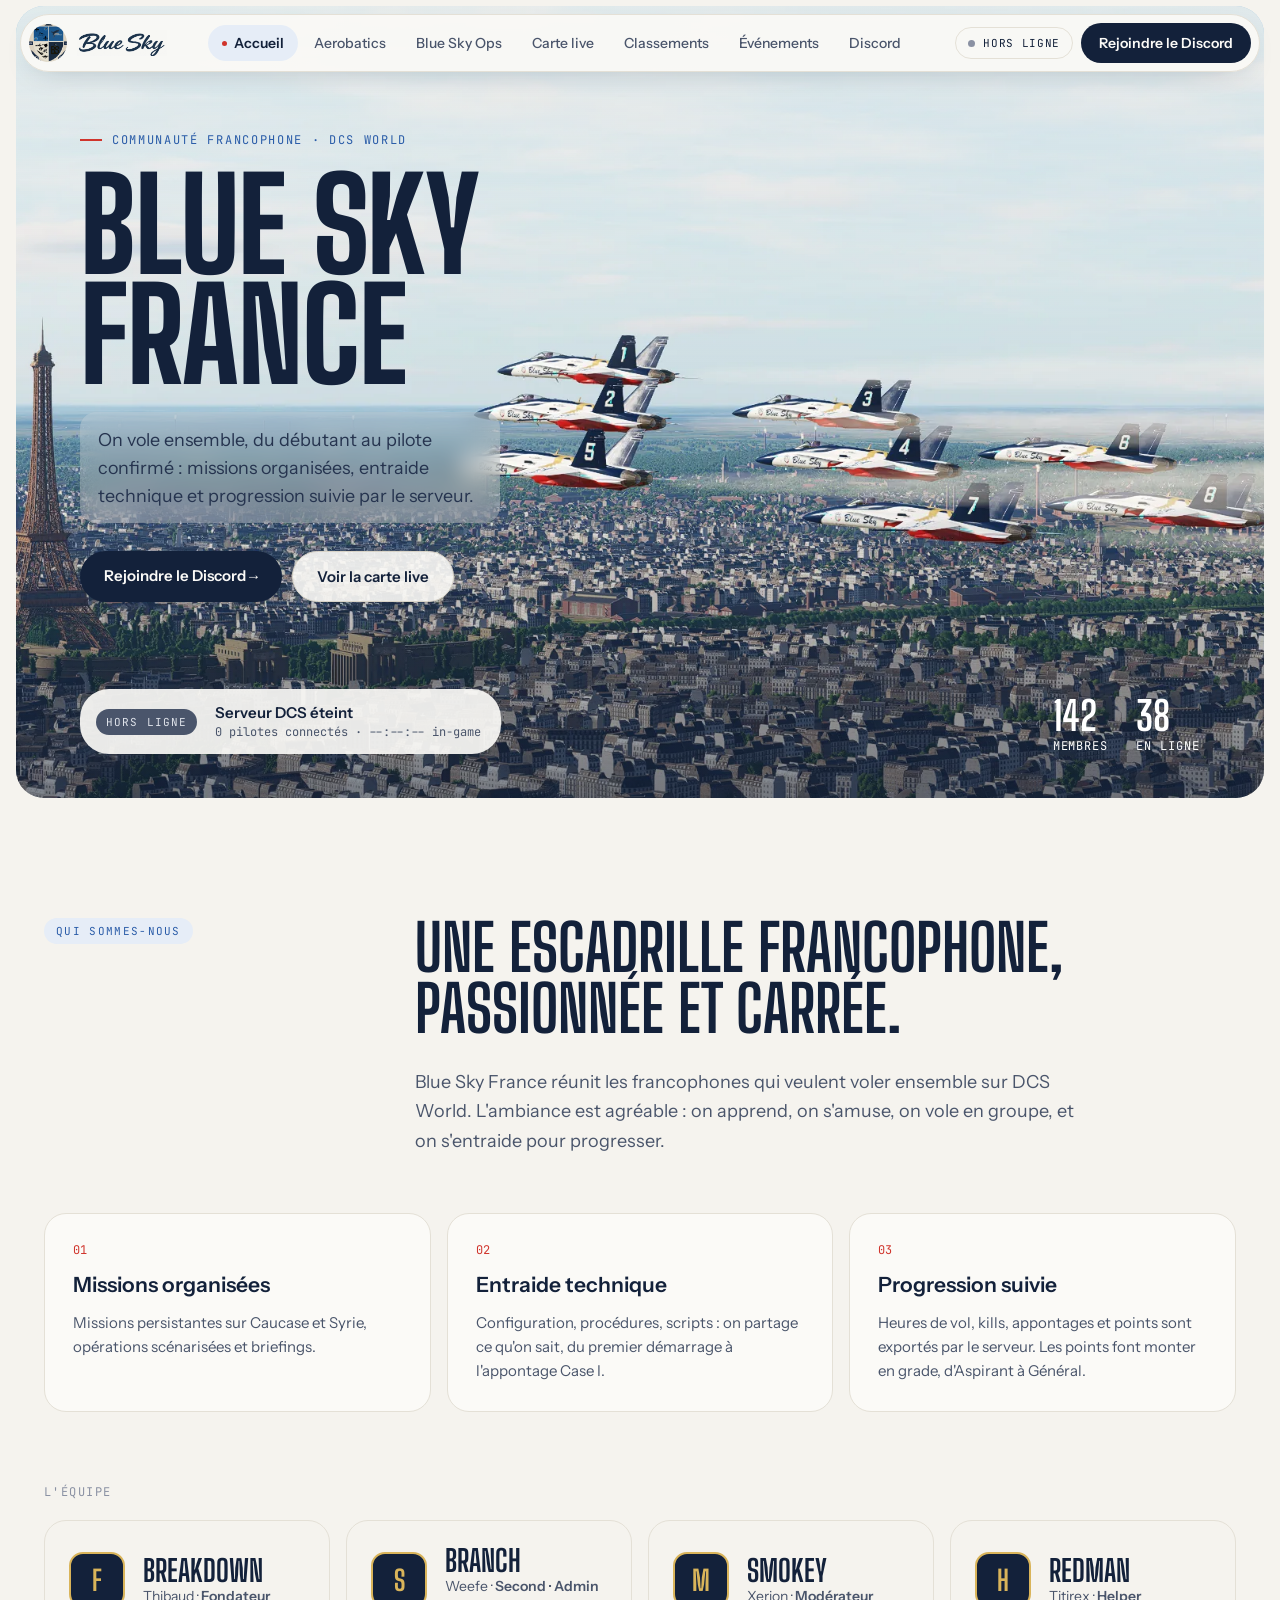
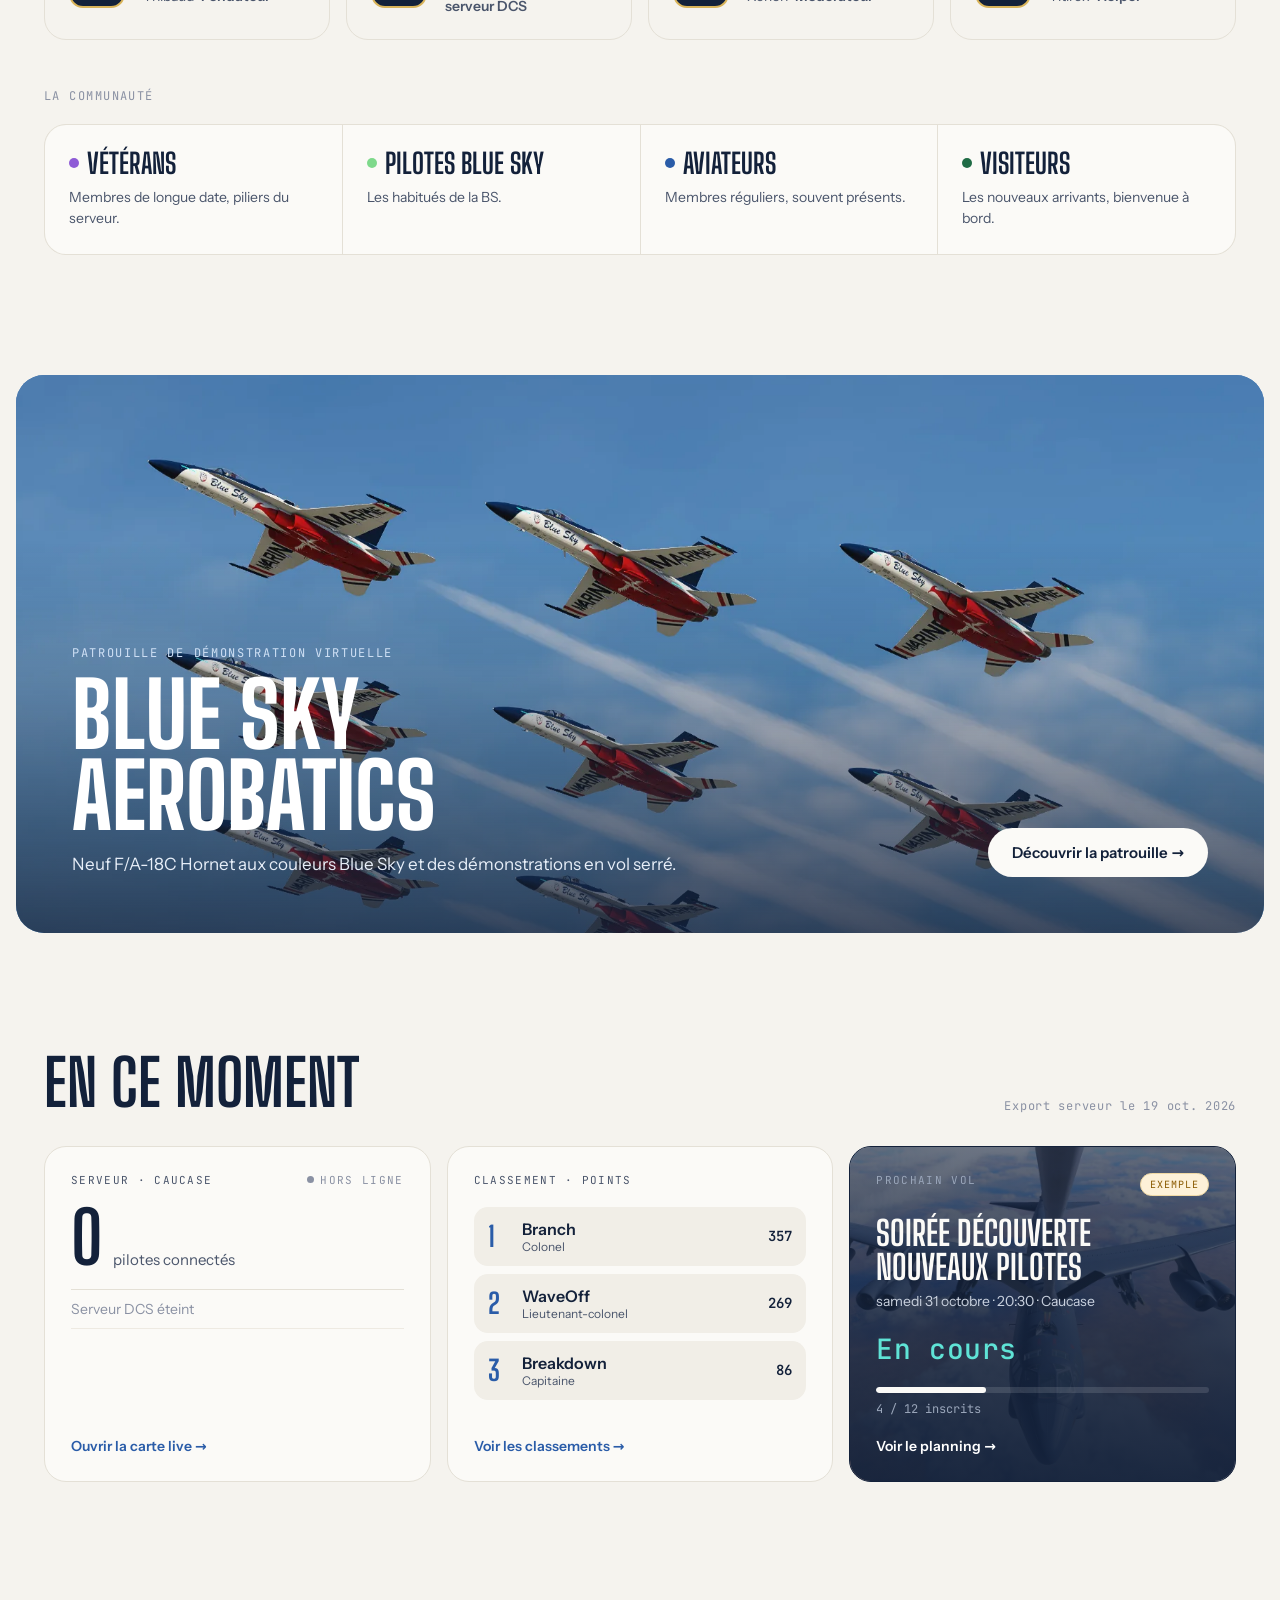
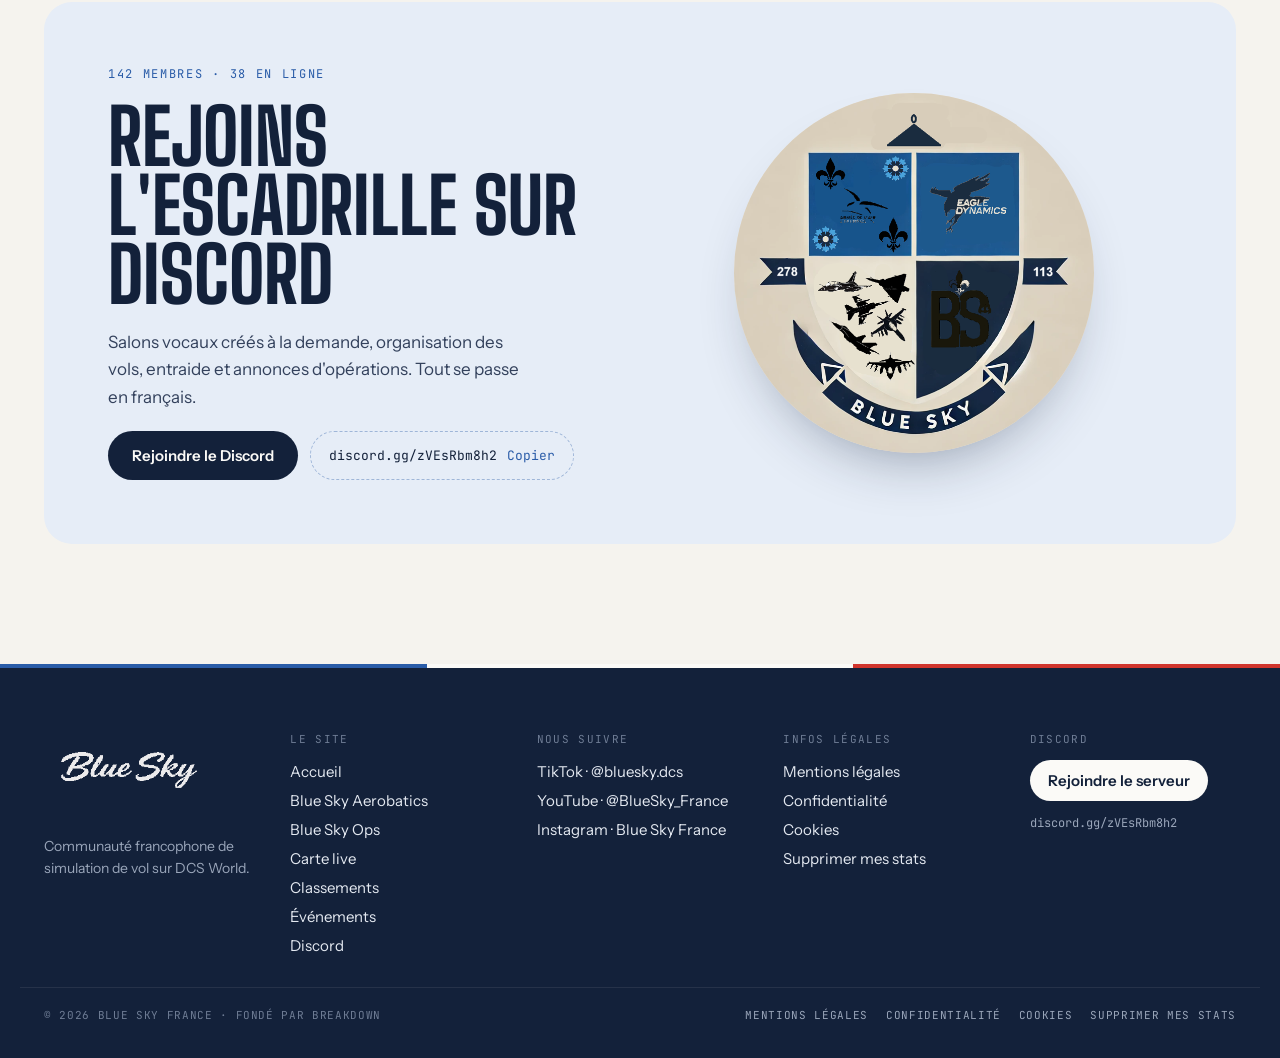
==== commit 9474771d: "Menu LOGISTIQUE des transports, avion du record sur le site - F10 > LOGISTIQUE : troupes (helicos, C" ====
--- a/web/index.html
+++ b/web/index.html
@@ -159,7 +159,7 @@
 
 <script src="js/config.js?v=7"></script>
 <script src="data/evenements.js"></script>
-<script src="js/data.js?v=11"></script>
+<script src="js/data.js?v=16"></script>
 <script src="js/layout.js?v=9"></script>
 <script src="js/motion.js?v=7"></script>
 <script src="js/pages/accueil.js?v=6"></script>
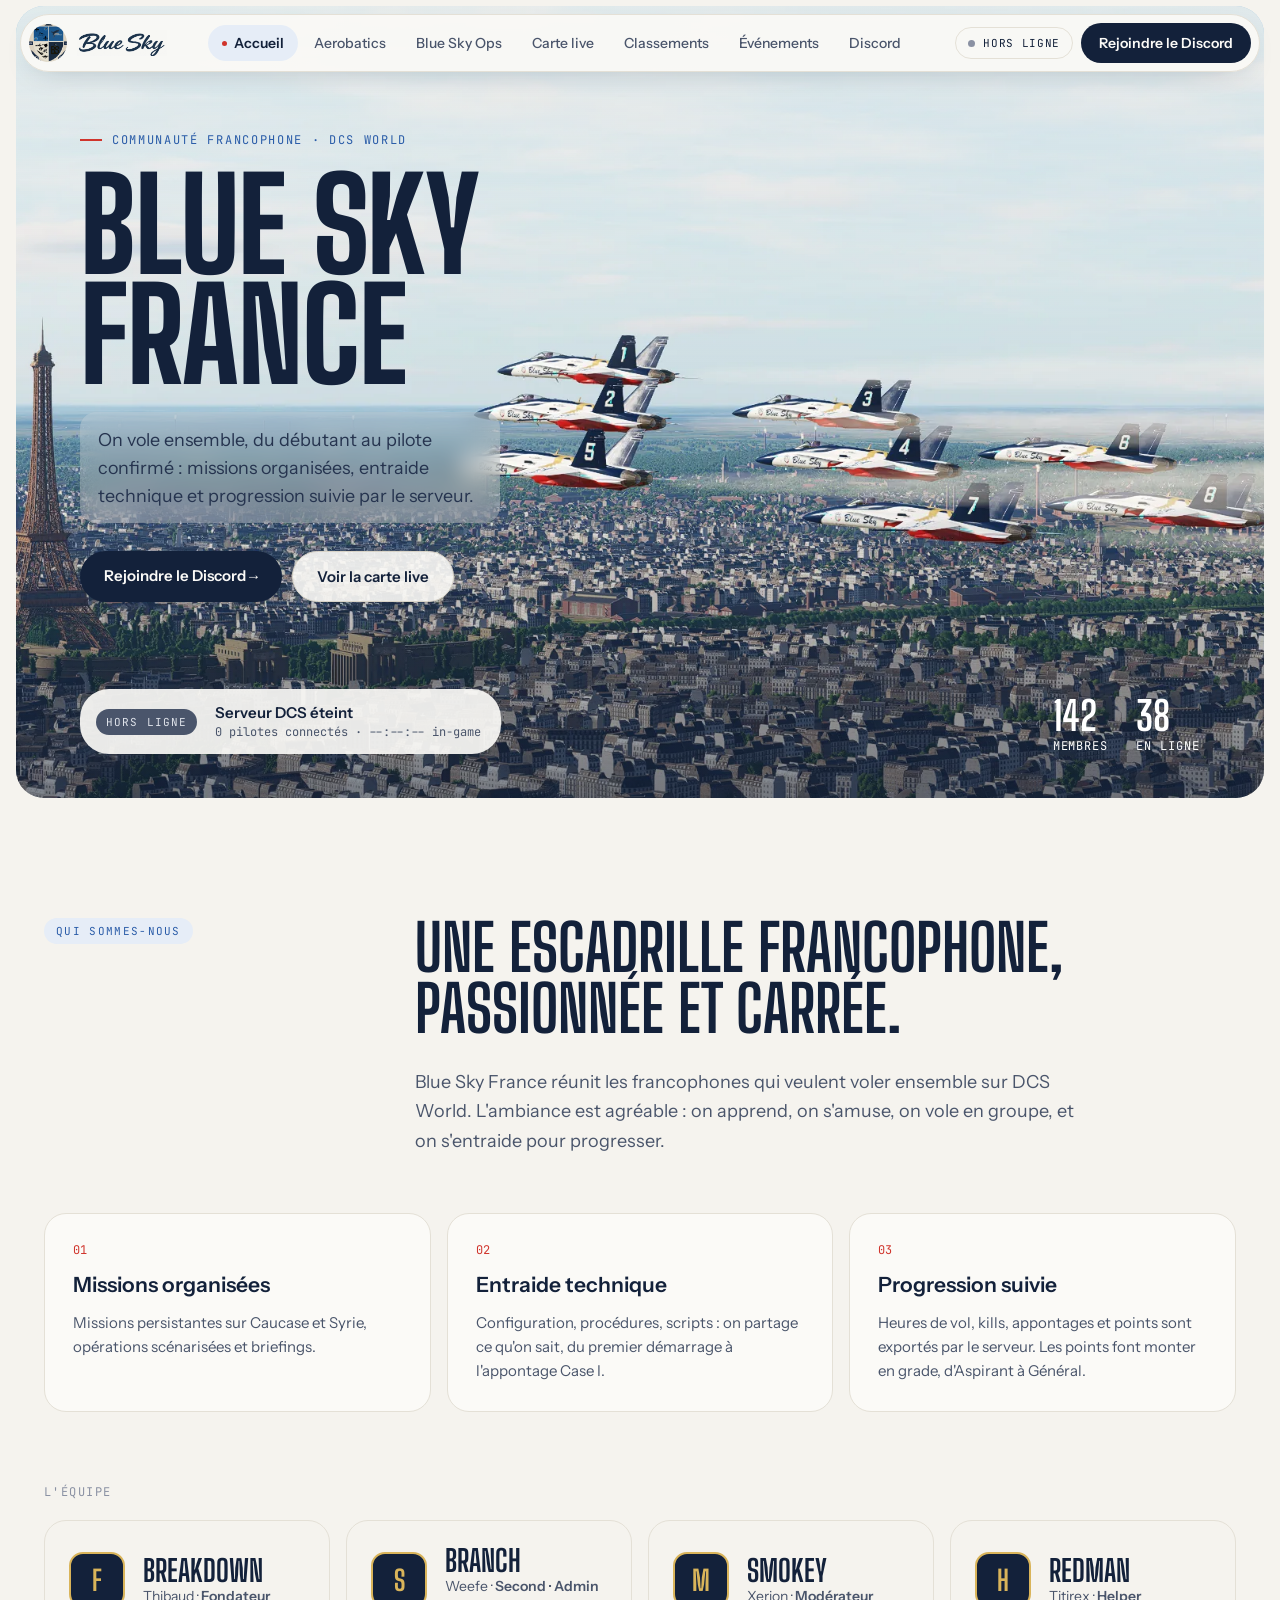
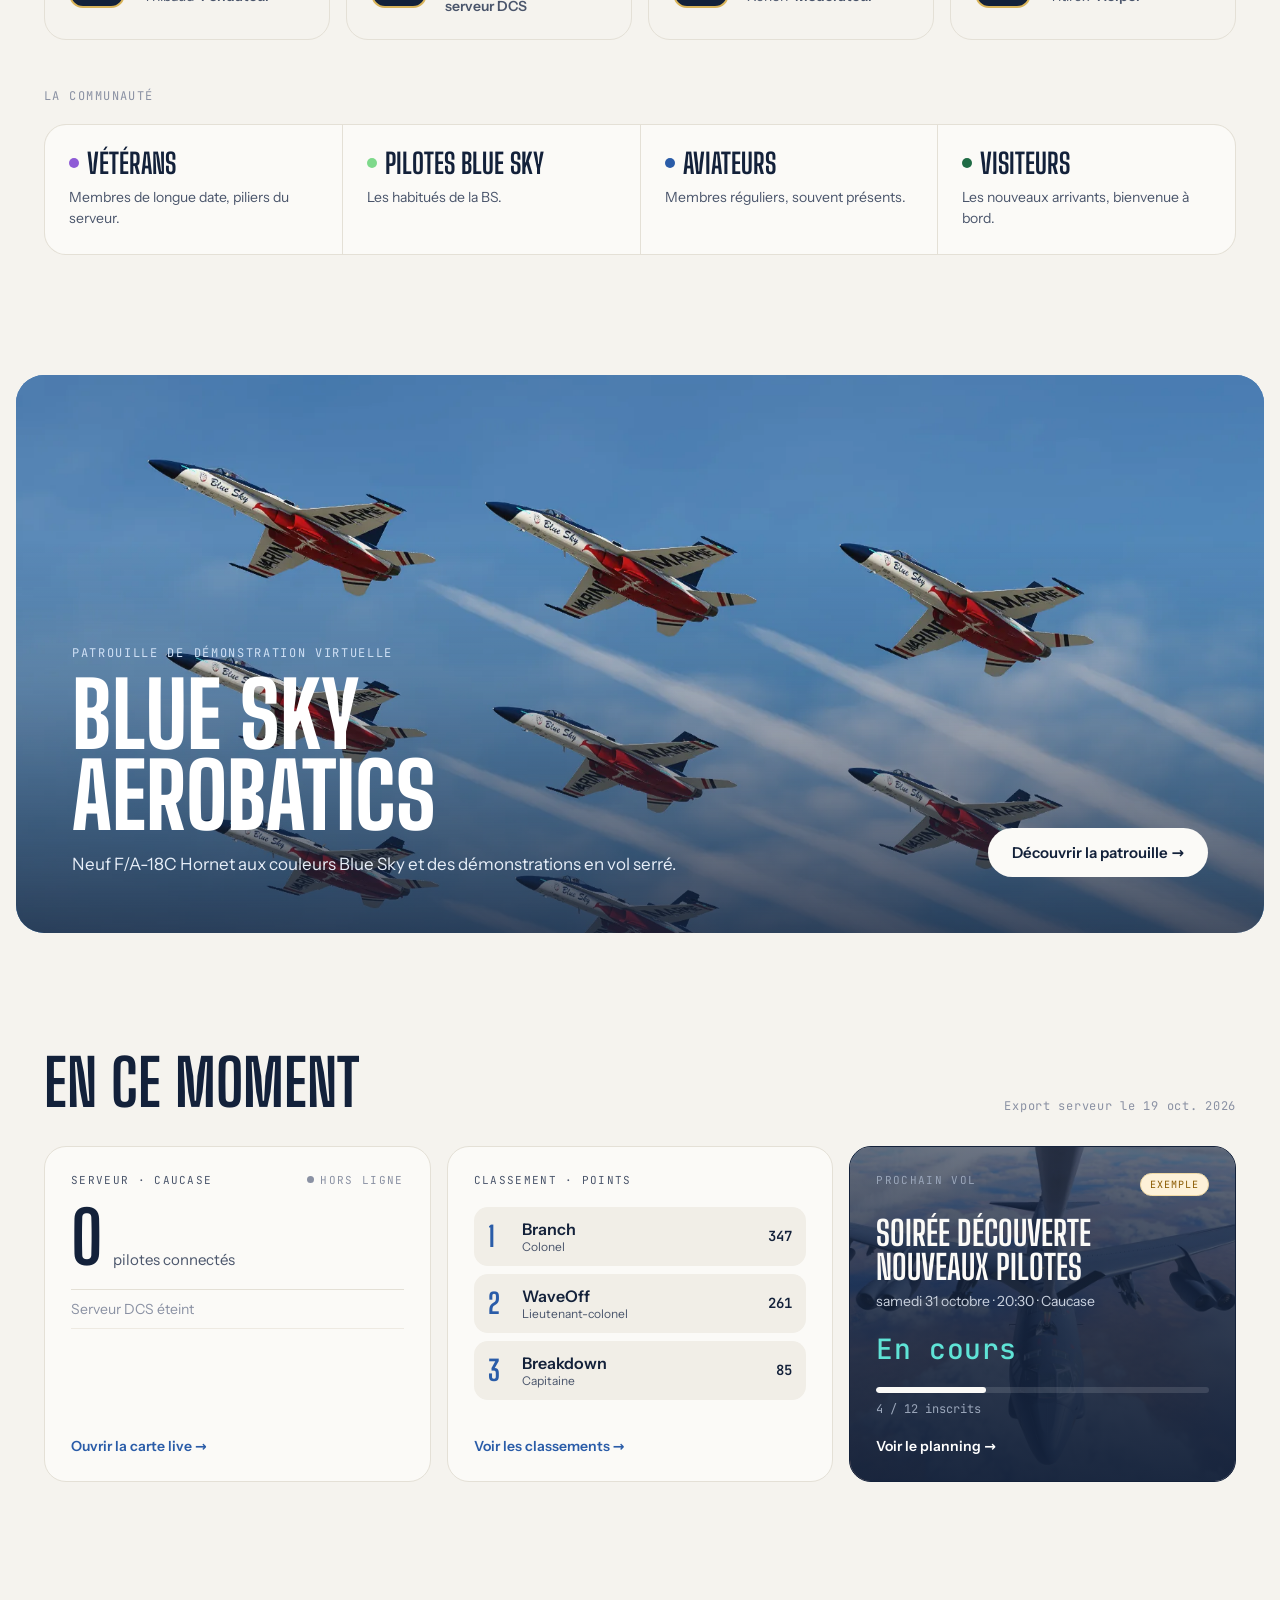
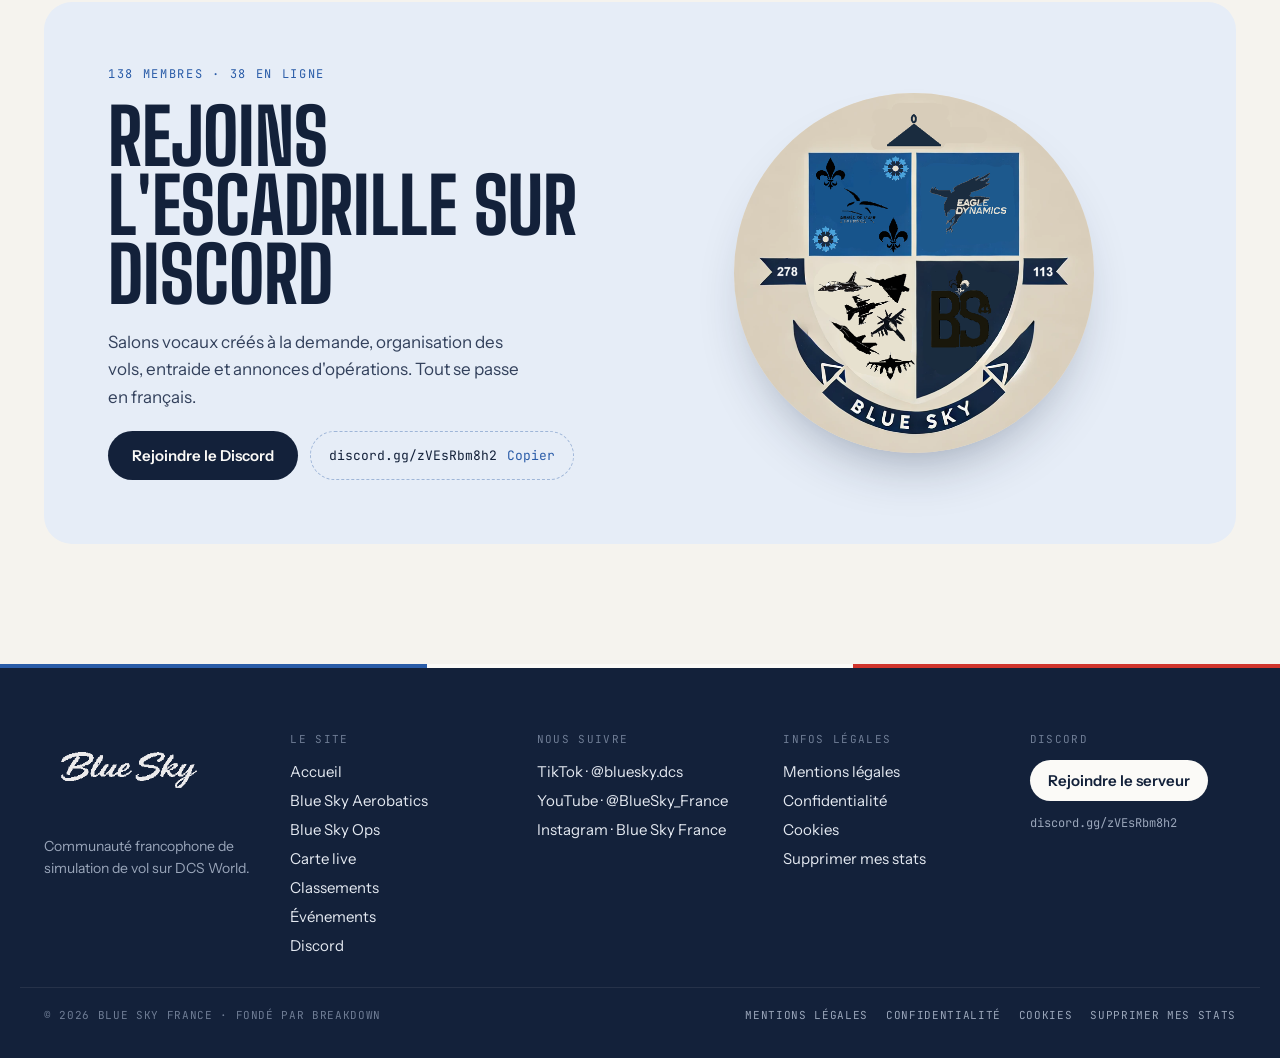
==== commit 393f1cd3: "Securite site : validation des schemas d'URL (safeUrl) + CSP stricte Les href construits a partir de" ====
--- a/web/index.html
+++ b/web/index.html
@@ -2,6 +2,7 @@
 <html lang="fr">
 <head>
 <meta charset="utf-8">
+<meta http-equiv="Content-Security-Policy" content="default-src 'self'; base-uri 'none'; object-src 'none'; script-src 'self' 'sha256-FdMDEFJxT6HslRh3pcmztG1pilKOMJHcjdaE8K2s/Ow=' 'sha256-8W7OlH2mlgkJN3VDolPvWvQjj2sjSPeDJ8WrgnXqQkM='; style-src 'self' 'unsafe-inline'; img-src 'self' data: https:; connect-src 'self' https://script.google.com https://script.googleusercontent.com https://discord.com; font-src 'self'">
 <meta name="viewport" content="width=device-width, initial-scale=1">
 <title>Blue Sky France DCS · Communauté DCS World francophone</title>
 <meta name="description" content="Blue Sky France DCS, communauté francophone de simulation de vol sur DCS World : missions organisées, entraide, classements et patrouille Blue Sky Aerobatics.">
@@ -126,7 +127,7 @@
       <span class="more">Voir les classements →</span>
     </a>
     <a class="card now-card dark photo-card" href="evenements.html">
-      <img class="bg" id="nextBg" src="assets/ravito-b52.webp" alt="" loading="lazy" onerror="if (!this.src.endsWith('ravito-b52.webp')) this.src = 'assets/ravito-b52.webp'">
+      <img class="bg" id="nextBg" src="assets/ravito-b52.webp" alt="" loading="lazy">
       <div class="label" style="color:#9aa6ba; display:flex; justify-content:space-between; gap:8px"><span>Prochain vol</span><span id="nextDemo"></span></div>
       <div style="display:flex; flex-direction:column; gap:8px">
         <span class="display" style="font-weight:700; font-size:34px; line-height:1" id="nextTitle">–</span>
